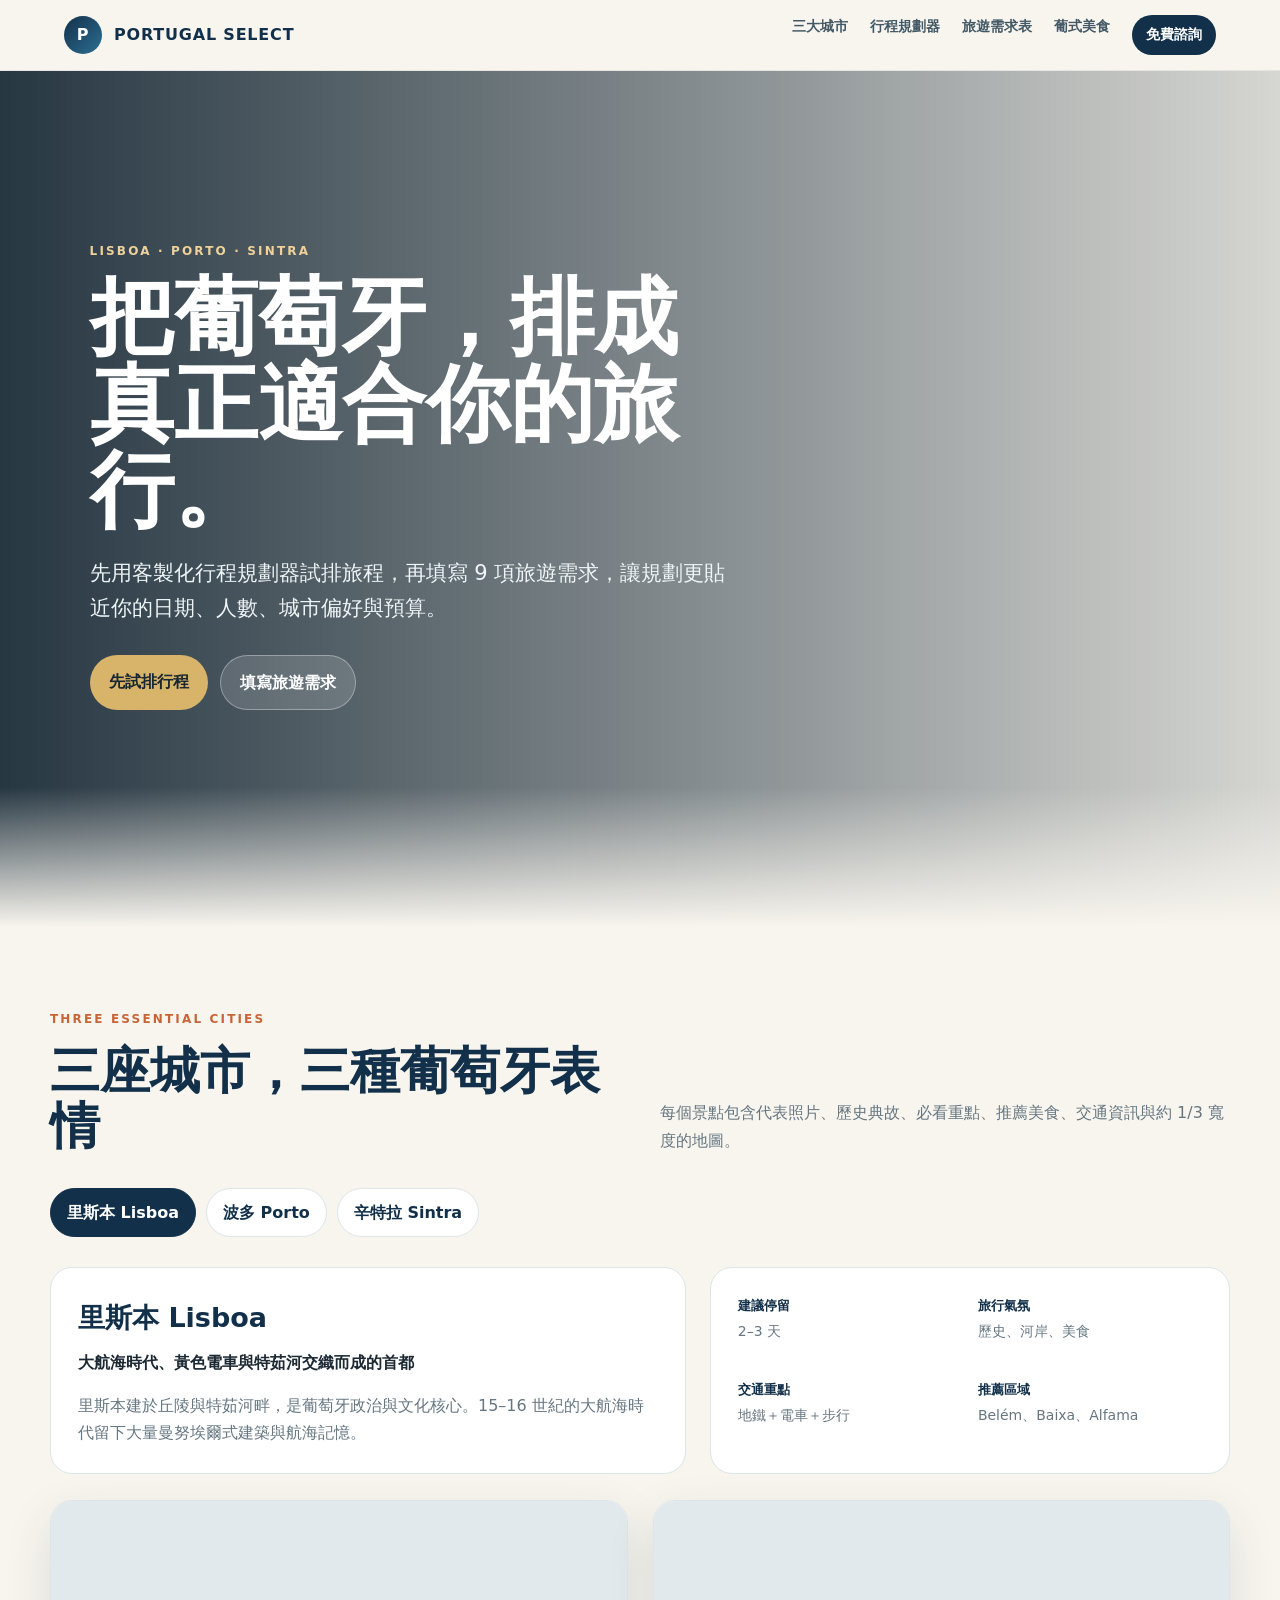
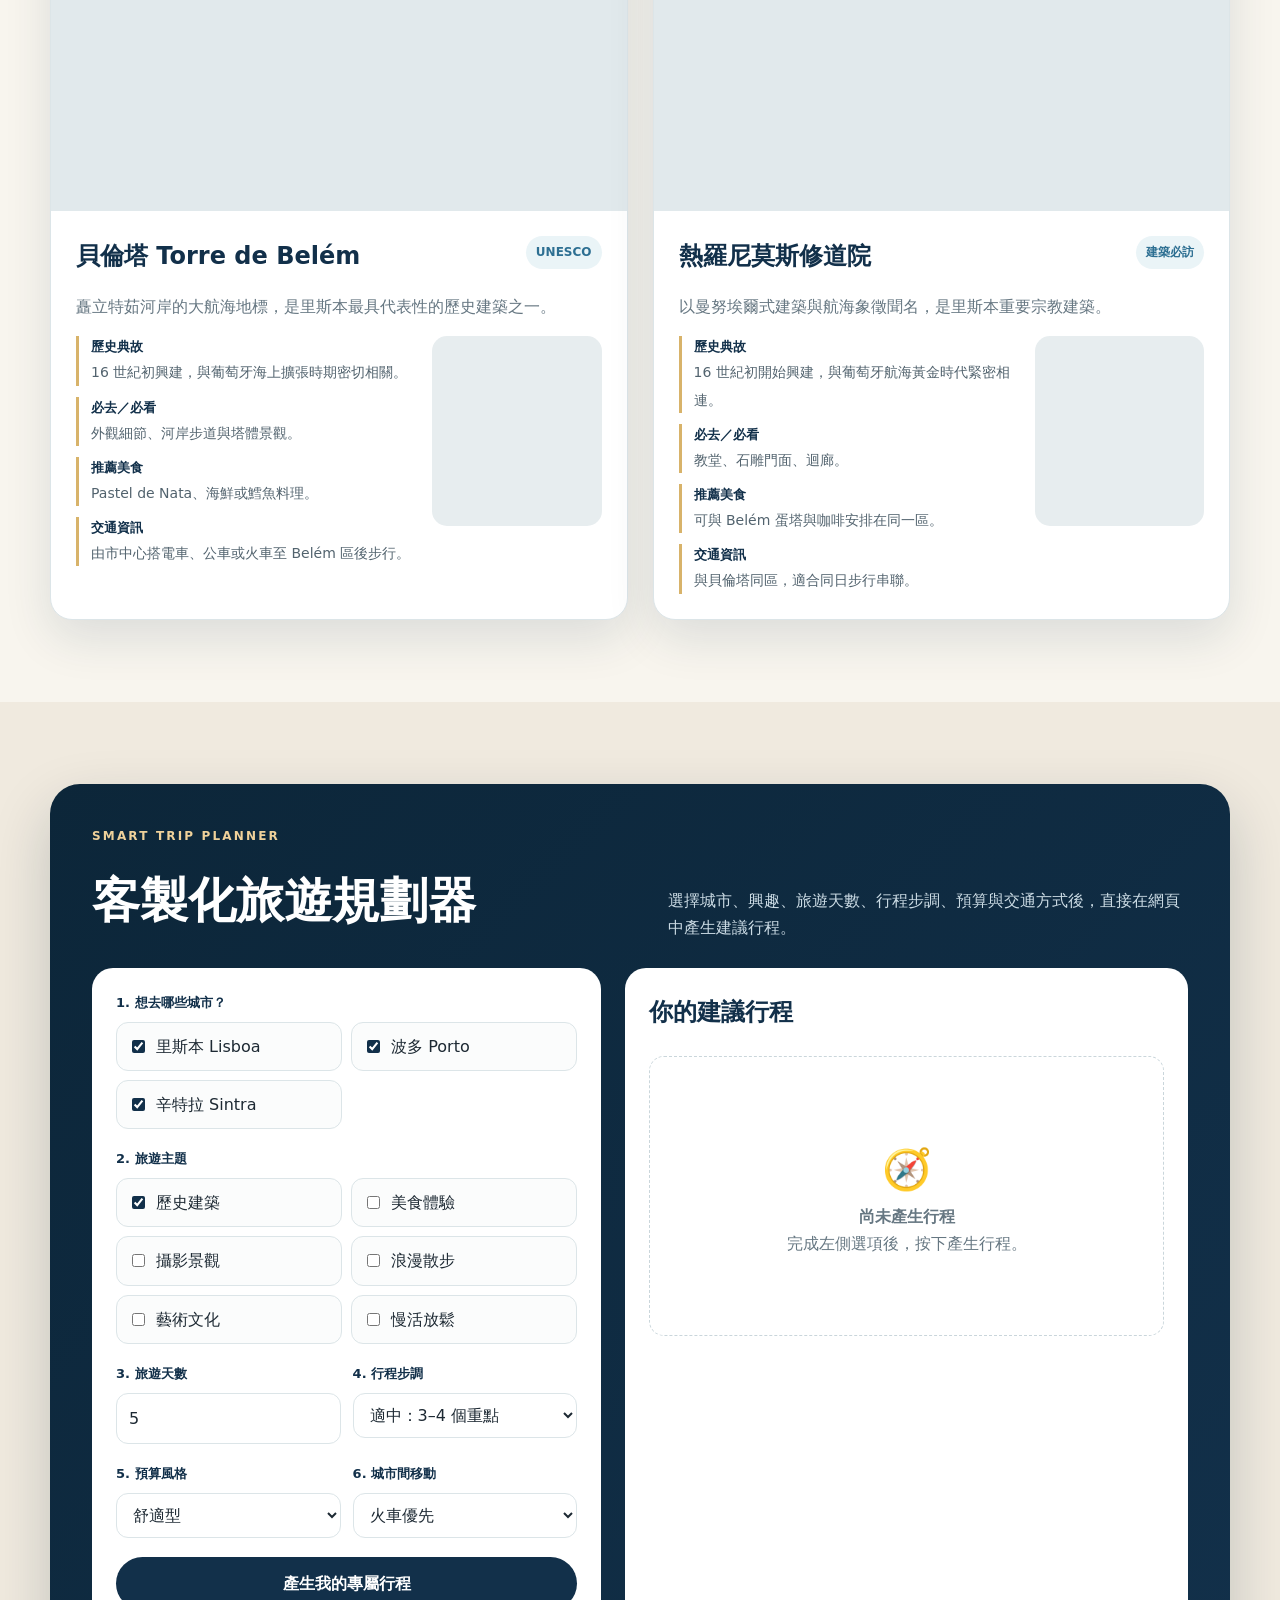
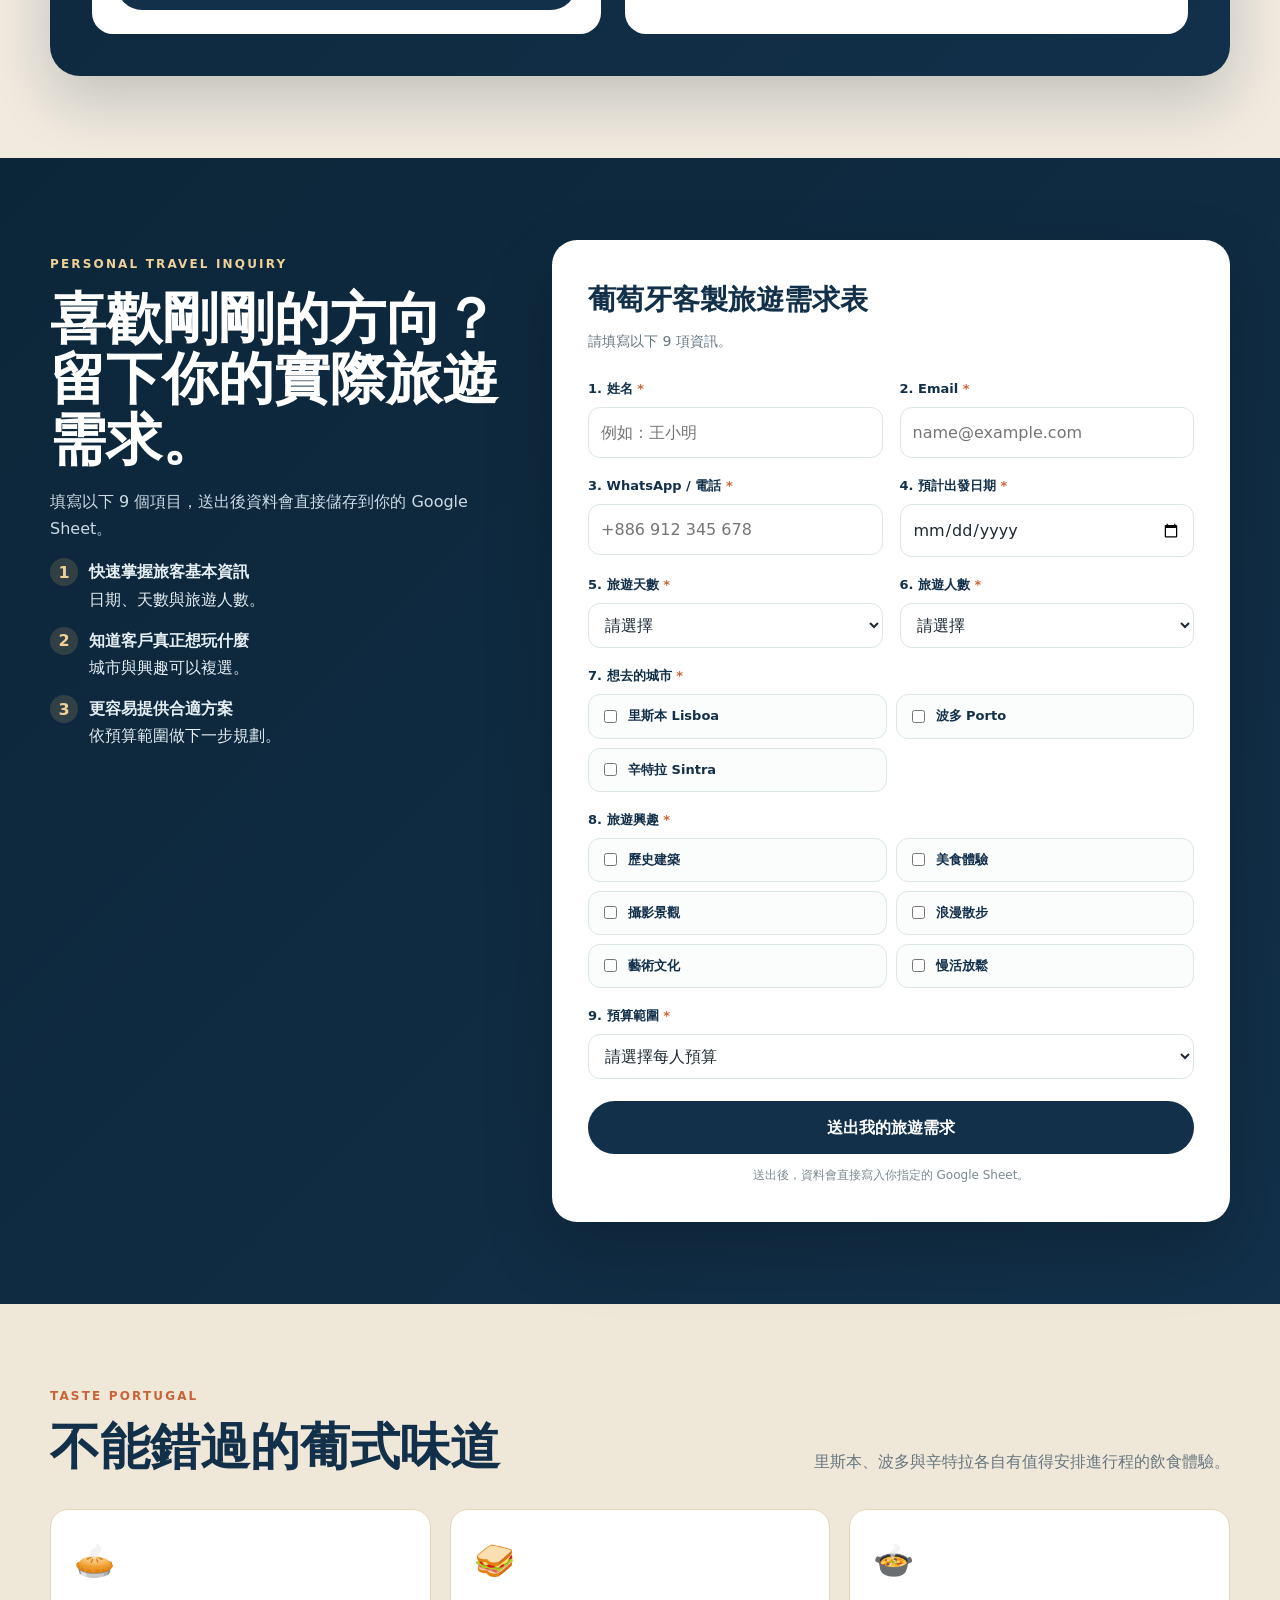
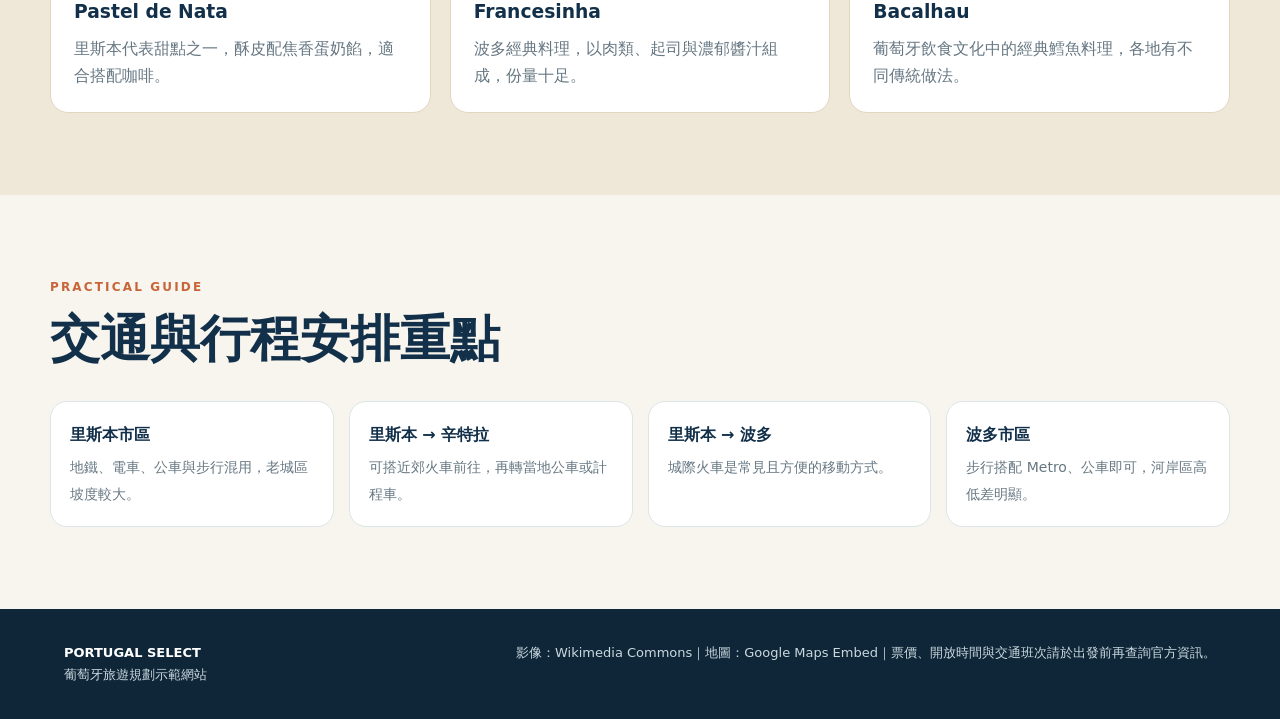
==== index.html @ c60fddd7 "Add files via upload" ====
<!DOCTYPE html>
<html lang="zh-Hant">
<head>
  <base target="_top">
  <meta charset="UTF-8">
  <meta name="viewport" content="width=device-width, initial-scale=1.0">
  <meta name="description" content="Portugal Select 葡萄牙旅遊網站：里斯本、波多、辛特拉景點資訊、客製化行程規劃器與旅遊需求表單。">
  <title>Portugal Select｜葡萄牙深度旅遊規劃</title>

  <style>
    :root{
      --navy:#12304a;
      --navy2:#0c2639;
      --blue:#2d6f92;
      --cream:#f8f5ee;
      --sand:#d8b36a;
      --orange:#c86538;
      --text:#1d2933;
      --muted:#667782;
      --white:#fff;
      --line:#dce5e8;
      --sky:#eaf4f7;
      --shadow:0 18px 48px rgba(18,48,74,.12);
    }

    *{box-sizing:border-box}
    html{scroll-behavior:smooth}

    body{
      margin:0;
      font-family:"Noto Sans TC","Microsoft JhengHei",system-ui,sans-serif;
      background:var(--cream);
      color:var(--text);
      line-height:1.7;
    }

    a{text-decoration:none;color:inherit}
    img{max-width:100%;display:block}
    button,input,select{font:inherit}

    .topbar{
      position:sticky;
      top:0;
      z-index:50;
      display:flex;
      justify-content:space-between;
      align-items:center;
      padding:15px clamp(20px,5vw,70px);
      background:rgba(248,245,238,.94);
      backdrop-filter:blur(12px);
      border-bottom:1px solid rgba(18,48,74,.08);
    }

    .brand{
      display:flex;
      align-items:center;
      gap:12px;
      color:var(--navy);
      font-weight:900;
      letter-spacing:.05em;
    }

    .brand-mark{
      width:38px;
      height:38px;
      border-radius:50%;
      display:grid;
      place-items:center;
      background:linear-gradient(135deg,var(--navy),var(--blue));
      color:#fff;
    }

    nav{
      display:flex;
      gap:22px;
      font-size:14px;
      font-weight:800;
      color:#425864;
    }

    nav a:hover{color:var(--orange)}

    .nav-cta{
      padding:8px 14px;
      border-radius:999px;
      background:var(--navy);
      color:#fff!important;
    }

    .hero{
      min-height:76vh;
      position:relative;
      display:grid;
      align-items:end;
      color:#fff;
      background:
        linear-gradient(90deg,rgba(9,28,42,.88),rgba(9,28,42,.50) 52%,rgba(9,28,42,.14)),
        url("https://commons.wikimedia.org/wiki/Special:FilePath/Bel%C3%A9m_Tower_in_Lisbon.jpg") center/cover no-repeat;
      overflow:hidden;
    }

    .hero:after{
      content:"";
      position:absolute;
      left:0;
      right:0;
      bottom:0;
      height:140px;
      background:linear-gradient(transparent,var(--cream));
    }

    .hero-content{
      position:relative;
      z-index:2;
      padding:88px clamp(22px,7vw,108px) 135px;
      max-width:820px;
    }

    .eyebrow{
      text-transform:uppercase;
      letter-spacing:.18em;
      font-size:12px;
      font-weight:900;
      color:#efd19a;
      margin-bottom:14px;
    }

    .hero h1,.section-head h2,.planner-title,.form-intro h2{
      font-family:Georgia,"Times New Roman",serif;
    }

    .hero h1{
      font-size:clamp(46px,7vw,84px);
      line-height:1.03;
      margin:0 0 18px;
    }

    .hero p{
      font-size:clamp(17px,2vw,21px);
      color:#eef5f7;
      max-width:690px;
    }

    .hero-actions{
      display:flex;
      gap:12px;
      flex-wrap:wrap;
      margin-top:28px;
    }

    .btn{
      border:0;
      border-radius:999px;
      padding:13px 19px;
      font-weight:900;
      cursor:pointer;
      transition:.2s ease;
    }

    .btn:hover{transform:translateY(-1px)}
    .btn:disabled{opacity:.6;cursor:not-allowed;transform:none}

    .btn-primary{background:var(--sand);color:#172631}
    .btn-light{background:rgba(255,255,255,.14);border:1px solid rgba(255,255,255,.34);color:#fff}
    .btn-dark{background:var(--navy);color:#fff}

    .container{
      width:min(1180px,calc(100% - 36px));
      margin:auto;
    }

    section{padding:82px 0}

    .section-head{
      display:flex;
      align-items:end;
      justify-content:space-between;
      gap:28px;
      margin-bottom:34px;
    }

    .section-head h2{
      font-size:clamp(34px,4vw,50px);
      color:var(--navy);
      line-height:1.1;
      margin:3px 0 0;
    }

    .section-head p{
      max-width:570px;
      color:var(--muted);
      margin:0;
    }

    .city-tabs{
      display:flex;
      flex-wrap:wrap;
      gap:10px;
      margin-bottom:30px;
    }

    .city-tab{
      background:#fff;
      border:1px solid var(--line);
      padding:10px 16px;
      border-radius:999px;
      font-weight:900;
      color:var(--navy);
      cursor:pointer;
    }

    .city-tab.active{
      background:var(--navy);
      color:#fff;
      border-color:var(--navy);
    }

    .city-intro{
      display:grid;
      grid-template-columns:1.1fr .9fr;
      gap:24px;
      margin-bottom:26px;
    }

    .city-copy,.quick-info{
      background:#fff;
      border:1px solid var(--line);
      border-radius:22px;
      padding:27px;
    }

    .city-copy h3{
      margin:0 0 8px;
      color:var(--navy);
      font-size:27px;
    }

    .city-copy p{
      color:var(--muted);
      margin-bottom:0;
    }

    .quick-info{
      display:grid;
      grid-template-columns:1fr 1fr;
      gap:16px;
    }

    .quick-info strong{
      display:block;
      color:var(--navy);
      font-size:13px;
    }

    .quick-info span{
      color:var(--muted);
      font-size:14px;
    }

    .place-grid{
      display:grid;
      grid-template-columns:1fr 1fr;
      gap:25px;
    }

    .place-card{
      background:#fff;
      border:1px solid var(--line);
      border-radius:22px;
      overflow:hidden;
      box-shadow:var(--shadow);
    }

    .place-photo{
      width:100%;
      height:310px;
      object-fit:contain;
      background:#e1e9ec;
    }

    .place-body{padding:25px}

    .place-top{
      display:flex;
      justify-content:space-between;
      align-items:flex-start;
      gap:16px;
    }

    .place-top h3{
      margin:0;
      color:var(--navy);
      font-size:24px;
    }

    .badge{
      background:var(--sky);
      color:var(--blue);
      font-size:12px;
      font-weight:900;
      padding:6px 10px;
      border-radius:999px;
      white-space:nowrap;
    }

    .place-summary{color:var(--muted)}

    .place-layout{
      display:grid;
      grid-template-columns:2fr 1fr;
      gap:17px;
      align-items:start;
    }

    .facts{display:grid;gap:11px}

    .fact{
      border-left:3px solid var(--sand);
      padding-left:12px;
    }

    .fact strong{
      display:block;
      color:var(--navy);
      font-size:13px;
    }

    .fact span{
      font-size:14px;
      color:#52636e;
    }

    .mini-map{
      width:100%;
      height:190px;
      border:0;
      border-radius:15px;
      background:#e7edef;
    }

    .planner-section{background:#f0eadf}

    .planner-shell{
      background:linear-gradient(135deg,var(--navy2),var(--navy));
      border-radius:30px;
      padding:clamp(24px,4vw,42px);
      color:#fff;
      box-shadow:0 24px 60px rgba(9,34,50,.2);
    }

    .planner-top{
      display:flex;
      justify-content:space-between;
      gap:25px;
      align-items:end;
      margin-bottom:26px;
    }

    .planner-title{
      font-size:clamp(34px,4vw,48px);
      margin:0;
    }

    .planner-top p{
      max-width:520px;
      color:#cbdbe4;
      margin:0;
    }

    .planner-grid{
      display:grid;
      grid-template-columns:.95fr 1.05fr;
      gap:24px;
    }

    .planner-form,.itinerary{
      background:#fff;
      color:var(--text);
      border-radius:21px;
      padding:24px;
    }

    .field{margin-bottom:19px}

    .field .title{
      display:block;
      color:var(--navy);
      font-size:13px;
      font-weight:900;
      margin-bottom:8px;
    }

    .check-grid{
      display:grid;
      grid-template-columns:1fr 1fr;
      gap:9px;
    }

    .check{
      display:flex;
      align-items:center;
      gap:8px;
      border:1px solid var(--line);
      border-radius:12px;
      background:#fbfcfc;
      padding:10px 11px;
      cursor:pointer;
    }

    .check input{
      width:auto;
      accent-color:var(--navy);
    }

    .row2{
      display:grid;
      grid-template-columns:1fr 1fr;
      gap:12px;
    }

    input,select{
      width:100%;
      padding:11px 12px;
      border:1px solid var(--line);
      border-radius:12px;
      background:#fff;
      color:var(--text);
      outline:none;
    }

    input:focus,select:focus{
      border-color:#7ba2b6;
      box-shadow:0 0 0 3px rgba(45,111,146,.1);
    }

    .submit-wide{width:100%}

    .itinerary h3{
      margin-top:0;
      color:var(--navy);
      font-size:24px;
    }

    .empty-state{
      min-height:280px;
      display:grid;
      place-items:center;
      text-align:center;
      color:var(--muted);
      border:1px dashed #cad6db;
      border-radius:15px;
      padding:28px;
    }

    .day-card{
      border:1px solid var(--line);
      border-radius:14px;
      padding:14px 15px;
      margin-bottom:11px;
    }

    .day-card h4{
      margin:0 0 7px;
      color:var(--navy);
    }

    .day-card ul{
      margin:0;
      padding-left:19px;
      color:#53646e;
    }

    .plan-note{
      font-size:12px;
      color:#73838d;
      margin-top:11px;
    }

    .inquiry-section{
      background:linear-gradient(135deg,var(--navy2),var(--navy));
      color:#fff;
    }

    .inquiry-wrap{
      display:grid;
      grid-template-columns:.82fr 1.18fr;
      gap:31px;
      align-items:start;
    }

    .form-intro{
      position:sticky;
      top:98px;
      padding-top:14px;
    }

    .form-intro h2{
      font-size:clamp(38px,4.5vw,56px);
      line-height:1.08;
      margin:0 0 18px;
    }

    .form-intro p{color:#cbdbe4}

    .form-benefit{
      display:flex;
      gap:11px;
      margin:14px 0;
      color:#e5eef2;
    }

    .form-benefit b{
      width:28px;
      height:28px;
      display:grid;
      place-items:center;
      border-radius:50%;
      background:rgba(216,179,106,.18);
      color:#f0d19a;
      flex:none;
    }

    .lead-form{
      background:#fff;
      color:var(--text);
      border-radius:25px;
      padding:clamp(24px,4vw,36px);
      box-shadow:0 28px 70px rgba(0,0,0,.2);
    }

    .lead-form h3{
      font-size:28px;
      color:var(--navy);
      margin:0 0 6px;
    }

    .lead-form .sub{
      font-size:14px;
      color:var(--muted);
      margin:0 0 24px;
    }

    .form-grid{
      display:grid;
      grid-template-columns:1fr 1fr;
      gap:17px;
    }

    .fgroup{
      display:flex;
      flex-direction:column;
      gap:7px;
    }

    .fgroup.full{grid-column:1/-1}

    .fgroup label{
      font-size:13px;
      font-weight:900;
      color:var(--navy);
    }

    .req{color:var(--orange)}

    .status-box{
      display:none;
      margin-top:17px;
      padding:14px 15px;
      border-radius:14px;
      font-size:14px;
    }

    .status-box.success{
      display:block;
      background:#edf6ef;
      color:#355b40;
      border:1px solid #cfe4d4;
    }

    .status-box.error{
      display:block;
      background:#fff1f0;
      color:#8a3a35;
      border:1px solid #efcbc7;
    }

    .form-note{
      text-align:center;
      color:#7a8991;
      font-size:12px;
      margin:11px 0 0;
    }

    .food-band{background:#efe7d7}

    .food-grid{
      display:grid;
      grid-template-columns:repeat(3,1fr);
      gap:19px;
    }

    .food-card{
      background:#fff;
      border:1px solid #e2d6bf;
      border-radius:18px;
      padding:23px;
    }

    .food-card h3{
      margin:7px 0;
      color:var(--navy);
    }

    .food-card p{
      margin:0;
      color:var(--muted);
    }

    .food-icon{font-size:33px}

    .tips-grid{
      display:grid;
      grid-template-columns:repeat(4,1fr);
      gap:15px;
    }

    .tip{
      background:#fff;
      border:1px solid var(--line);
      border-radius:17px;
      padding:19px;
    }

    .tip strong{
      display:block;
      color:var(--navy);
      margin-bottom:5px;
    }

    .tip span{
      font-size:14px;
      color:var(--muted);
    }

    footer{
      background:#0e2638;
      color:#cbd9df;
      padding:33px clamp(20px,5vw,70px);
      font-size:13px;
      display:flex;
      justify-content:space-between;
      gap:18px;
      flex-wrap:wrap;
    }

    footer strong{color:#fff}

    @media(max-width:900px){
      nav{display:none}
      .city-intro,.place-grid,.planner-grid,.inquiry-wrap{grid-template-columns:1fr}
      .place-layout{grid-template-columns:1fr}
      .food-grid{grid-template-columns:1fr}
      .tips-grid{grid-template-columns:1fr 1fr}
      .form-intro{position:static}
      .section-head,.planner-top{flex-direction:column;align-items:flex-start}
      .mini-map{height:220px}
    }

    @media(max-width:560px){
      .hero{min-height:70vh}
      .hero-content{padding:72px 22px 108px}
      .quick-info,.row2,.check-grid,.form-grid,.tips-grid{grid-template-columns:1fr}
      .place-photo{height:245px}
      section{padding:62px 0}
    }
  </style>
</head>

<body>

<header class="topbar">
  <a class="brand" href="#top">
    <span class="brand-mark">P</span>
    <span>PORTUGAL SELECT</span>
  </a>

  <nav>
    <a href="#cities">三大城市</a>
    <a href="#planner">行程規劃器</a>
    <a href="#inquiry">旅遊需求表</a>
    <a href="#food">葡式美食</a>
    <a class="nav-cta" href="#inquiry">免費諮詢</a>
  </nav>
</header>

<main id="top">

<section class="hero">
  <div class="hero-content">
    <div class="eyebrow">Lisboa · Porto · Sintra</div>
    <h1>把葡萄牙，排成真正適合你的旅行。</h1>
    <p>先用客製化行程規劃器試排旅程，再填寫 9 項旅遊需求，讓規劃更貼近你的日期、人數、城市偏好與預算。</p>

    <div class="hero-actions">
      <a class="btn btn-primary" href="#planner">先試排行程</a>
      <a class="btn btn-light" href="#inquiry">填寫旅遊需求</a>
    </div>
  </div>
</section>

<section id="cities">
  <div class="container">

    <div class="section-head">
      <div>
        <div class="eyebrow" style="color:var(--orange)">Three essential cities</div>
        <h2>三座城市，三種葡萄牙表情</h2>
      </div>

      <p>每個景點包含代表照片、歷史典故、必看重點、推薦美食、交通資訊與約 1/3 寬度的地圖。</p>
    </div>

    <div class="city-tabs">
      <button type="button" class="city-tab active" data-city="lisbon">里斯本 Lisboa</button>
      <button type="button" class="city-tab" data-city="porto">波多 Porto</button>
      <button type="button" class="city-tab" data-city="sintra">辛特拉 Sintra</button>
    </div>

    <div id="cityContent"></div>
  </div>
</section>

<section id="planner" class="planner-section">
  <div class="container">
    <div class="planner-shell">

      <div class="planner-top">
        <div>
          <div class="eyebrow">Smart trip planner</div>
          <h2 class="planner-title">客製化旅遊規劃器</h2>
        </div>

        <p>選擇城市、興趣、旅遊天數、行程步調、預算與交通方式後，直接在網頁中產生建議行程。</p>
      </div>

      <div class="planner-grid">

        <form class="planner-form" id="tripForm">

          <div class="field">
            <label class="title">1. 想去哪些城市？</label>
            <div class="check-grid">
              <label class="check"><input type="checkbox" name="pcity" value="lisbon" checked>里斯本 Lisboa</label>
              <label class="check"><input type="checkbox" name="pcity" value="porto" checked>波多 Porto</label>
              <label class="check"><input type="checkbox" name="pcity" value="sintra" checked>辛特拉 Sintra</label>
            </div>
          </div>

          <div class="field">
            <label class="title">2. 旅遊主題</label>
            <div class="check-grid">
              <label class="check"><input type="checkbox" name="pinterest" value="history" checked>歷史建築</label>
              <label class="check"><input type="checkbox" name="pinterest" value="food">美食體驗</label>
              <label class="check"><input type="checkbox" name="pinterest" value="photo">攝影景觀</label>
              <label class="check"><input type="checkbox" name="pinterest" value="romance">浪漫散步</label>
              <label class="check"><input type="checkbox" name="pinterest" value="culture">藝術文化</label>
              <label class="check"><input type="checkbox" name="pinterest" value="relax">慢活放鬆</label>
            </div>
          </div>

          <div class="row2">
            <div class="field">
              <label class="title">3. 旅遊天數</label>
              <input id="days" type="number" min="2" max="10" value="5">
            </div>

            <div class="field">
              <label class="title">4. 行程步調</label>
              <select id="pace">
                <option value="relaxed">悠閒：2–3 個重點</option>
                <option value="balanced" selected>適中：3–4 個重點</option>
                <option value="active">充實：4–5 個重點</option>
              </select>
            </div>
          </div>

          <div class="row2">
            <div class="field">
              <label class="title">5. 預算風格</label>
              <select id="budget">
                <option value="value">精打細算</option>
                <option value="comfort" selected>舒適型</option>
                <option value="premium">質感型</option>
              </select>
            </div>

            <div class="field">
              <label class="title">6. 城市間移動</label>
              <select id="transport">
                <option value="rail" selected>火車優先</option>
                <option value="mixed">火車＋包車</option>
                <option value="car">自駕／包車</option>
              </select>
            </div>
          </div>

          <button class="btn btn-dark submit-wide" type="submit">產生我的專屬行程</button>
        </form>

        <div class="itinerary">
          <h3>你的建議行程</h3>

          <div id="planOutput" class="empty-state">
            <div>
              <div style="font-size:40px">🧭</div>
              <strong>尚未產生行程</strong><br>
              完成左側選項後，按下產生行程。
            </div>
          </div>
        </div>

      </div>
    </div>
  </div>
</section>

<section id="inquiry" class="inquiry-section">
  <div class="container">

    <div class="inquiry-wrap">

      <div class="form-intro">
        <div class="eyebrow">Personal travel inquiry</div>

        <h2>喜歡剛剛的方向？留下你的實際旅遊需求。</h2>

        <p>填寫以下 9 個項目，送出後資料會直接儲存到你的 Google Sheet。</p>

        <div class="form-benefit">
          <b>1</b>
          <div>
            <strong>快速掌握旅客基本資訊</strong><br>
            日期、天數與旅遊人數。
          </div>
        </div>

        <div class="form-benefit">
          <b>2</b>
          <div>
            <strong>知道客戶真正想玩什麼</strong><br>
            城市與興趣可以複選。
          </div>
        </div>

        <div class="form-benefit">
          <b>3</b>
          <div>
            <strong>更容易提供合適方案</strong><br>
            依預算範圍做下一步規劃。
          </div>
        </div>
      </div>

      <form class="lead-form" id="leadForm">

        <h3>葡萄牙客製旅遊需求表</h3>
        <p class="sub">請填寫以下 9 項資訊。</p>

        <div class="form-grid">

          <div class="fgroup">
            <label>1. 姓名 <span class="req">*</span></label>
            <input name="name" type="text" placeholder="例如：王小明" required>
          </div>

          <div class="fgroup">
            <label>2. Email <span class="req">*</span></label>
            <input name="email" type="email" placeholder="name@example.com" required>
          </div>

          <div class="fgroup">
            <label>3. WhatsApp / 電話 <span class="req">*</span></label>
            <input name="contact" type="text" placeholder="+886 912 345 678" required>
          </div>

          <div class="fgroup">
            <label>4. 預計出發日期 <span class="req">*</span></label>
            <input name="departure" type="date" required>
          </div>

          <div class="fgroup">
            <label>5. 旅遊天數 <span class="req">*</span></label>
            <select name="travelDays" required>
              <option value="">請選擇</option>
              <option>3 天</option>
              <option>4 天</option>
              <option>5 天</option>
              <option>6 天</option>
              <option>7 天</option>
              <option>8 天</option>
              <option>9 天</option>
              <option>10 天以上</option>
            </select>
          </div>

          <div class="fgroup">
            <label>6. 旅遊人數 <span class="req">*</span></label>
            <select name="people" required>
              <option value="">請選擇</option>
              <option>1 人</option>
              <option>2 人</option>
              <option>3 人</option>
              <option>4 人</option>
              <option>5–6 人</option>
              <option>7–10 人</option>
              <option>10 人以上</option>
            </select>
          </div>

          <div class="fgroup full">
            <label>7. 想去的城市 <span class="req">*</span></label>

            <div class="check-grid">
              <label class="check"><input type="checkbox" name="cities" value="里斯本 Lisboa">里斯本 Lisboa</label>
              <label class="check"><input type="checkbox" name="cities" value="波多 Porto">波多 Porto</label>
              <label class="check"><input type="checkbox" name="cities" value="辛特拉 Sintra">辛特拉 Sintra</label>
            </div>
          </div>

          <div class="fgroup full">
            <label>8. 旅遊興趣 <span class="req">*</span></label>

            <div class="check-grid">
              <label class="check"><input type="checkbox" name="interests" value="歷史建築">歷史建築</label>
              <label class="check"><input type="checkbox" name="interests" value="美食體驗">美食體驗</label>
              <label class="check"><input type="checkbox" name="interests" value="攝影景觀">攝影景觀</label>
              <label class="check"><input type="checkbox" name="interests" value="浪漫散步">浪漫散步</label>
              <label class="check"><input type="checkbox" name="interests" value="藝術文化">藝術文化</label>
              <label class="check"><input type="checkbox" name="interests" value="慢活放鬆">慢活放鬆</label>
            </div>
          </div>

          <div class="fgroup full">
            <label>9. 預算範圍 <span class="req">*</span></label>

            <select name="budgetRange" required>
              <option value="">請選擇每人預算</option>
              <option>€500 以下</option>
              <option>€500–1,000</option>
              <option>€1,000–1,500</option>
              <option>€1,500–2,500</option>
              <option>€2,500 以上</option>
              <option>尚未決定，希望依行程建議</option>
            </select>
          </div>
        </div>

        <button id="submitInquiryBtn" type="submit" class="btn btn-dark submit-wide" style="margin-top:22px">
          送出我的旅遊需求
        </button>

        <p class="form-note">
          送出後，資料會直接寫入你指定的 Google Sheet。
        </p>

        <div id="statusBox" class="status-box"></div>
      </form>
    </div>
  </div>
</section>

<section id="food" class="food-band">
  <div class="container">

    <div class="section-head">
      <div>
        <div class="eyebrow" style="color:var(--orange)">Taste Portugal</div>
        <h2>不能錯過的葡式味道</h2>
      </div>

      <p>里斯本、波多與辛特拉各自有值得安排進行程的飲食體驗。</p>
    </div>

    <div class="food-grid">

      <article class="food-card">
        <div class="food-icon">🥧</div>
        <h3>Pastel de Nata</h3>
        <p>里斯本代表甜點之一，酥皮配焦香蛋奶餡，適合搭配咖啡。</p>
      </article>

      <article class="food-card">
        <div class="food-icon">🥪</div>
        <h3>Francesinha</h3>
        <p>波多經典料理，以肉類、起司與濃郁醬汁組成，份量十足。</p>
      </article>

      <article class="food-card">
        <div class="food-icon">🍲</div>
        <h3>Bacalhau</h3>
        <p>葡萄牙飲食文化中的經典鱈魚料理，各地有不同傳統做法。</p>
      </article>

    </div>
  </div>
</section>

<section id="tips">
  <div class="container">

    <div class="section-head">
      <div>
        <div class="eyebrow" style="color:var(--orange)">Practical guide</div>
        <h2>交通與行程安排重點</h2>
      </div>
    </div>

    <div class="tips-grid">
      <div class="tip">
        <strong>里斯本市區</strong>
        <span>地鐵、電車、公車與步行混用，老城區坡度較大。</span>
      </div>

      <div class="tip">
        <strong>里斯本 → 辛特拉</strong>
        <span>可搭近郊火車前往，再轉當地公車或計程車。</span>
      </div>

      <div class="tip">
        <strong>里斯本 → 波多</strong>
        <span>城際火車是常見且方便的移動方式。</span>
      </div>

      <div class="tip">
        <strong>波多市區</strong>
        <span>步行搭配 Metro、公車即可，河岸區高低差明顯。</span>
      </div>
    </div>
  </div>
</section>

</main>

<footer>
  <div>
    <strong>PORTUGAL SELECT</strong><br>
    葡萄牙旅遊規劃示範網站
  </div>

  <div>
    影像：Wikimedia Commons｜地圖：Google Maps Embed｜票價、開放時間與交通班次請於出發前再查詢官方資訊。
  </div>
</footer>

<script>
const cityData = {
  lisbon: {
    name:"里斯本 Lisboa",
    subtitle:"大航海時代、黃色電車與特茹河交織而成的首都",
    intro:"里斯本建於丘陵與特茹河畔，是葡萄牙政治與文化核心。15–16 世紀的大航海時代留下大量曼努埃爾式建築與航海記憶。",
    quick:[
      ["建議停留","2–3 天"],
      ["旅行氣氛","歷史、河岸、美食"],
      ["交通重點","地鐵＋電車＋步行"],
      ["推薦區域","Belém、Baixa、Alfama"]
    ],
    places:[
      {
        title:"貝倫塔 Torre de Belém",
        badge:"UNESCO",
        photo:"https://commons.wikimedia.org/wiki/Special:FilePath/Bel%C3%A9m_Tower_in_Lisbon.jpg",
        summary:"矗立特茹河岸的大航海地標，是里斯本最具代表性的歷史建築之一。",
        history:"16 世紀初興建，與葡萄牙海上擴張時期密切相關。",
        must:"外觀細節、河岸步道與塔體景觀。",
        food:"Pastel de Nata、海鮮或鱈魚料理。",
        transport:"由市中心搭電車、公車或火車至 Belém 區後步行。",
        map:"https://www.google.com/maps?q=Torre%20de%20Bel%C3%A9m%20Lisbon&output=embed",
        tags:["history","photo","culture"]
      },
      {
        title:"熱羅尼莫斯修道院",
        badge:"建築必訪",
        photo:"https://commons.wikimedia.org/wiki/Special:FilePath/Le_Mosteiro_dos_Jeronimos_%2829853463853%29.jpg",
        summary:"以曼努埃爾式建築與航海象徵聞名，是里斯本重要宗教建築。",
        history:"16 世紀初開始興建，與葡萄牙航海黃金時代緊密相連。",
        must:"教堂、石雕門面、迴廊。",
        food:"可與 Belém 蛋塔與咖啡安排在同一區。",
        transport:"與貝倫塔同區，適合同日步行串聯。",
        map:"https://www.google.com/maps?q=Mosteiro%20dos%20Jer%C3%B3nimos%20Lisbon&output=embed",
        tags:["history","culture","photo"]
      }
    ]
  },

  porto: {
    name:"波多 Porto",
    subtitle:"杜羅河、鐵橋、彩色老城與波特酒文化",
    intro:"波多歷史中心沿杜羅河高低起伏，中世紀街巷、河岸商業與 19 世紀工程建築共同構成獨特城市風貌。",
    quick:[
      ["建議停留","2 天"],
      ["旅行氣氛","河岸、攝影、美食"],
      ["交通重點","步行＋Metro"],
      ["推薦區域","Ribeira、Sé、Gaia"]
    ],
    places:[
      {
        title:"路易一世大橋",
        badge:"城市地標",
        photo:"https://commons.wikimedia.org/wiki/Special:FilePath/Lu%C3%ADs_I_Bridge%2C_Porto%2C_Portugal.jpg",
        summary:"跨越杜羅河、連接波多與 Gaia 的雙層鐵拱橋。",
        history:"1886 年啟用，展現 19 世紀大型鐵構工程美學。",
        must:"上層步行景觀、夕陽、俯瞰 Ribeira。",
        food:"可搭配 Gaia 河岸餐廳與葡式料理。",
        transport:"可由 Metro D 線及步行銜接。",
        map:"https://www.google.com/maps?q=Dom%20Luis%20I%20Bridge%20Porto&output=embed",
        tags:["history","photo","romance"]
      },
      {
        title:"里貝拉河岸 Ribeira",
        badge:"老城核心",
        photo:"https://commons.wikimedia.org/wiki/Special:FilePath/Ribeira_Porto.jpg",
        summary:"彩色建築沿杜羅河岸排列，是波多散步、用餐與拍照中心。",
        history:"長期與河運、港口及商業活動密切相關。",
        must:"河岸散步、彩色立面與傍晚燈光。",
        food:"Francesinha、烤沙丁魚與海鮮。",
        transport:"可由 São Bento 一帶步行下坡抵達。",
        map:"https://www.google.com/maps?q=Ribeira%20Porto%20Portugal&output=embed",
        tags:["food","photo","romance","relax"]
      }
    ]
  },

  sintra: {
    name:"辛特拉 Sintra",
    subtitle:"森林裡的宮殿、莊園與浪漫主義山城",
    intro:"辛特拉因涼爽氣候與山區地形長期受到王室與貴族青睞，浪漫主義建築與森林景觀形成獨特氣氛。",
    quick:[
      ["建議停留","1–2 天"],
      ["旅行氣氛","宮殿、森林、浪漫"],
      ["交通重點","火車＋公車"],
      ["推薦區域","Pena、Regaleira"]
    ],
    places:[
      {
        title:"佩納宮 Palácio da Pena",
        badge:"浪漫主義",
        photo:"https://commons.wikimedia.org/wiki/Special:FilePath/Palacio_Nacional_da_Pena%2C_Sintra%2C_Portugal%2C_2019-05-25%2C_DD_76.jpg",
        summary:"紅黃外牆坐落山頂，是葡萄牙浪漫主義建築代表。",
        history:"19 世紀由費爾南多二世推動改建，混合多種歷史建築元素。",
        must:"宮殿外觀、露台、山景與園林。",
        food:"辛特拉老城的 Travesseiro 或 Queijada。",
        transport:"由辛特拉站轉公車或計程車上山。",
        map:"https://www.google.com/maps?q=Pena%20Palace%20Sintra&output=embed",
        tags:["history","photo","romance","culture"]
      },
      {
        title:"雷加萊拉莊園",
        badge:"神秘莊園",
        photo:"https://commons.wikimedia.org/wiki/Special:FilePath/Quinta_da_Regaleira_%2834340647203%29.jpg",
        summary:"結合宮殿、花園、洞穴與地下通道，以啟蒙井最受歡迎。",
        history:"主要形成於 20 世紀初，由 Carvalho Monteiro 與 Luigi Manini 合作打造。",
        must:"啟蒙井、地下通道、宮殿與花園。",
        food:"可搭配辛特拉舊城甜點與咖啡館。",
        transport:"距歷史中心不遠，可步行或搭短程交通。",
        map:"https://www.google.com/maps?q=Quinta%20da%20Regaleira%20Sintra&output=embed",
        tags:["history","photo","romance","culture"]
      }
    ]
  }
};

const extraStops = {
  lisbon:[
    {name:"Alfama 阿爾法瑪老城",tags:["history","photo","romance"],note:"迷宮巷弄與觀景台。"},
    {name:"商業廣場 Praça do Comércio",tags:["history","photo","relax"],note:"特茹河畔大型廣場。"},
    {name:"里斯本市場美食",tags:["food","relax"],note:"安排葡式料理與甜點。"}
  ],

  porto:[
    {name:"São Bento 車站",tags:["history","culture","photo"],note:"藍白瓷磚壁畫。"},
    {name:"Clérigos 老城散步",tags:["history","culture","photo"],note:"傳統街區與城市天際線。"},
    {name:"Gaia 河岸",tags:["food","photo","relax"],note:"欣賞波多老城與夕陽。"}
  ],

  sintra:[
    {name:"辛特拉歷史中心",tags:["food","relax","culture"],note:"小巷與地方甜點。"},
    {name:"摩爾人城堡",tags:["history","photo"],note:"中世紀遺跡與山景。"},
    {name:"Monserrate 蒙塞拉特宮",tags:["culture","romance","relax"],note:"宮殿與植物園。"}
  ]
};

function renderCity(key){
  const c = cityData[key];

  const quick = c.quick
    .map(x => `<div><strong>${x[0]}</strong><span>${x[1]}</span></div>`)
    .join("");

  const cards = c.places.map(p => `
    <article class="place-card">
      <img
        class="place-photo"
        src="${p.photo}"
        alt="${p.title}"
        loading="lazy"
        onerror="this.src='https://placehold.co/1200x800/e3ecef/24465d?text=Portugal+Travel'"
      >

      <div class="place-body">
        <div class="place-top">
          <h3>${p.title}</h3>
          <span class="badge">${p.badge}</span>
        </div>

        <p class="place-summary">${p.summary}</p>

        <div class="place-layout">
          <div class="facts">
            <div class="fact">
              <strong>歷史典故</strong>
              <span>${p.history}</span>
            </div>

            <div class="fact">
              <strong>必去／必看</strong>
              <span>${p.must}</span>
            </div>

            <div class="fact">
              <strong>推薦美食</strong>
              <span>${p.food}</span>
            </div>

            <div class="fact">
              <strong>交通資訊</strong>
              <span>${p.transport}</span>
            </div>
          </div>

          <iframe
            class="mini-map"
            src="${p.map}"
            loading="lazy"
            title="${p.title} 地圖">
          </iframe>
        </div>
      </div>
    </article>
  `).join("");

  document.getElementById("cityContent").innerHTML = `
    <div class="city-intro">
      <div class="city-copy">
        <h3>${c.name}</h3>
        <strong>${c.subtitle}</strong>
        <p>${c.intro}</p>
      </div>

      <div class="quick-info">${quick}</div>
    </div>

    <div class="place-grid">${cards}</div>
  `;
}

document.querySelectorAll(".city-tab").forEach(btn => {
  btn.addEventListener("click", () => {
    document.querySelectorAll(".city-tab")
      .forEach(b => b.classList.remove("active"));

    btn.classList.add("active");

    renderCity(btn.dataset.city);
  });
});

renderCity("lisbon");

function checked(name){
  return [...document.querySelectorAll(`input[name="${name}"]:checked`)]
    .map(x => x.value);
}

document.getElementById("tripForm").addEventListener("submit", e => {
  e.preventDefault();

  const cities = checked("pcity");
  const interests = checked("pinterest");

  const days = Math.max(
    2,
    Math.min(
      10,
      Number(document.getElementById("days").value) || 5
    )
  );

  const pace = document.getElementById("pace").value;
  const budget = document.getElementById("budget").value;
  const transport = document.getElementById("transport").value;

  if (!cities.length){
    alert("請至少選擇一座城市。");
    return;
  }

  const paceCount = {
    relaxed:2,
    balanced:3,
    active:4
  }[pace];

  const budgetText = {
    value:"以大眾運輸、在地小館與免費景點為主",
    comfort:"大眾運輸搭配付費景點與舒適餐廳",
    premium:"可加入包車、景觀餐廳與更彈性的預約行程"
  }[budget];

  const transportText = {
    rail:"城市間以火車為主",
    mixed:"火車為主，辛特拉可搭配包車／計程車",
    car:"城市間以自駕或包車為主"
  }[transport];

  let pool = [];

  cities.forEach(c => {
    cityData[c].places.forEach(p => {
      pool.push({
        city:c,
        name:p.title,
        tags:p.tags,
        note:p.must
      });
    });

    extraStops[c].forEach(p => {
      pool.push({
        city:c,
        ...p
      });
    });
  });

  const score = item => {
    return item.tags.reduce(
      (sum, tag) => sum + (interests.includes(tag) ? 2 : 0),
      0
    );
  };

  pool.sort((a,b) => score(b) - score(a));

  const allocation = {};

  cities.forEach(c => allocation[c] = 0);

  for (let i = 0; i < days; i++){
    allocation[cities[i % cities.length]]++;
  }

  let cards = [];
  let dayNo = 1;

  cities.forEach(city => {
    const cityPool = pool.filter(x => x.city === city);

    for (let d = 0; d < allocation[city]; d++){
      let picks = [];

      for (let i = 0; i < paceCount; i++){
        picks.push(
          cityPool[(d * paceCount + i) % cityPool.length]
        );
      }

      cards.push(`
        <div class="day-card">
          <h4>Day ${dayNo}｜${cityData[city].name}</h4>
          <ul>
            ${picks.map((x,i) => `
              <li>${i === 0 ? "上午" : "行程"}：${x.name}｜${x.note}</li>
            `).join("")}

            <li>晚間：保留自由用餐與散步時間。</li>
          </ul>
        </div>
      `);

      dayNo++;
    }
  });

  const out = document.getElementById("planOutput");

  out.className = "";

  out.innerHTML = `
    <div style="padding-bottom:13px;color:#52646f">
      <strong style="color:var(--navy)">
        ${days} 天葡萄牙建議路線
      </strong>
      <br>
      ${transportText}；${budgetText}。
    </div>

    ${cards.join("")}

    <div class="plan-note">
      行程為自動規劃示範，實際開放時間、票價與班次請出發前確認。
    </div>
  `;
});

document.getElementById("leadForm").addEventListener("submit", function(e){
  e.preventDefault();

  const form = this;
  const submitBtn = document.getElementById("submitInquiryBtn");
  const statusBox = document.getElementById("statusBox");

  const cities = checked("cities");
  const interests = checked("interests");

  if (!cities.length){
    alert("請至少選擇一個想去的城市。");
    return;
  }

  if (!interests.length){
    alert("請至少選擇一項旅遊興趣。");
    return;
  }

  const formData = {
    name: form.elements["name"].value.trim(),
    email: form.elements["email"].value.trim(),
    contact: form.elements["contact"].value.trim(),
    departure: form.elements["departure"].value,
    travelDays: form.elements["travelDays"].value,
    people: form.elements["people"].value,
    cities: cities,
    interests: interests,
    budgetRange: form.elements["budgetRange"].value
  };

  submitBtn.disabled = true;
  submitBtn.textContent = "送出中…";

  statusBox.className = "status-box";
  statusBox.style.display = "none";
  statusBox.textContent = "";

  google.script.run
    .withSuccessHandler(function(result){
      submitBtn.disabled = false;
      submitBtn.textContent = "送出我的旅遊需求";

      statusBox.className = "status-box success";
      statusBox.textContent = result && result.message
        ? result.message
        : "旅遊需求已成功送出！";

      form.reset();
    })
    .withFailureHandler(function(error){
      submitBtn.disabled = false;
      submitBtn.textContent = "送出我的旅遊需求";

      statusBox.className = "status-box error";
      statusBox.textContent =
        "送出失敗：" +
        (error && error.message ? error.message : "請稍後再試。");
    })
    .saveTravelInquiry(formData);
});
</script>

</body>
</html>
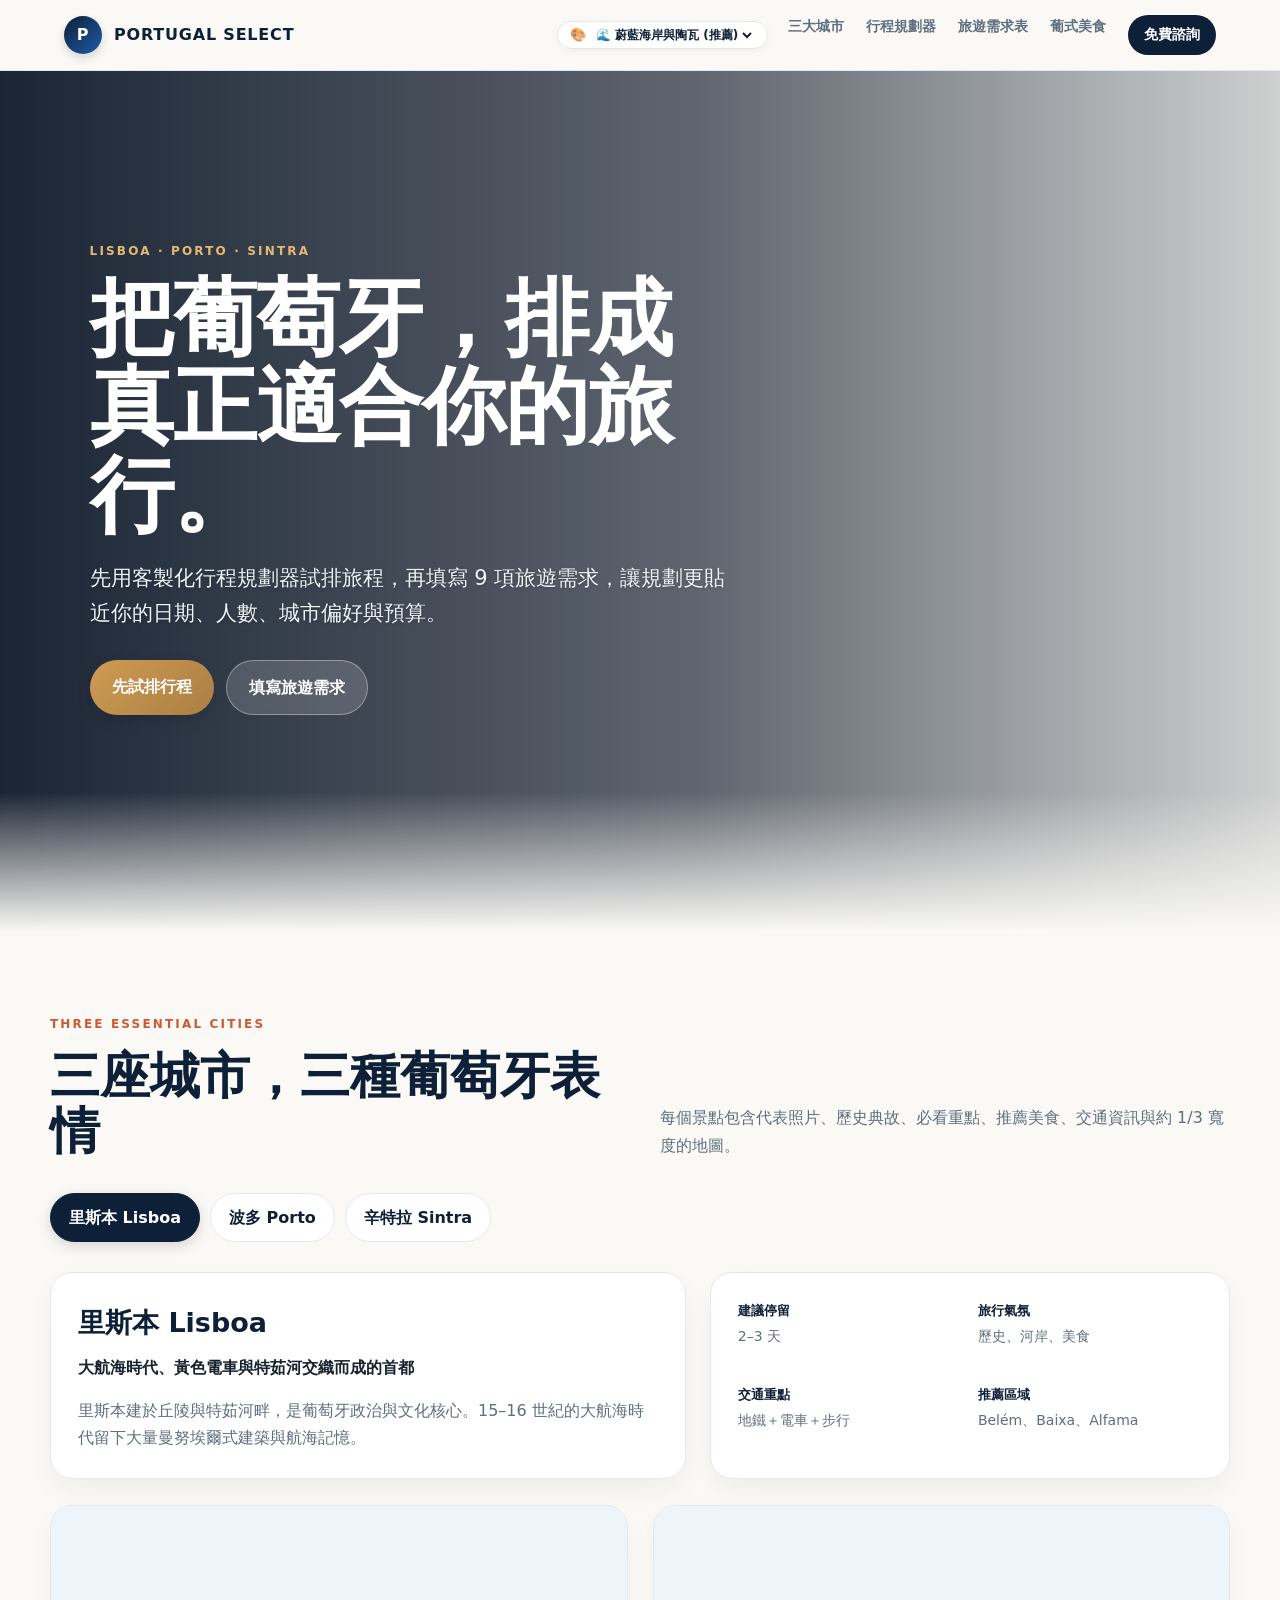
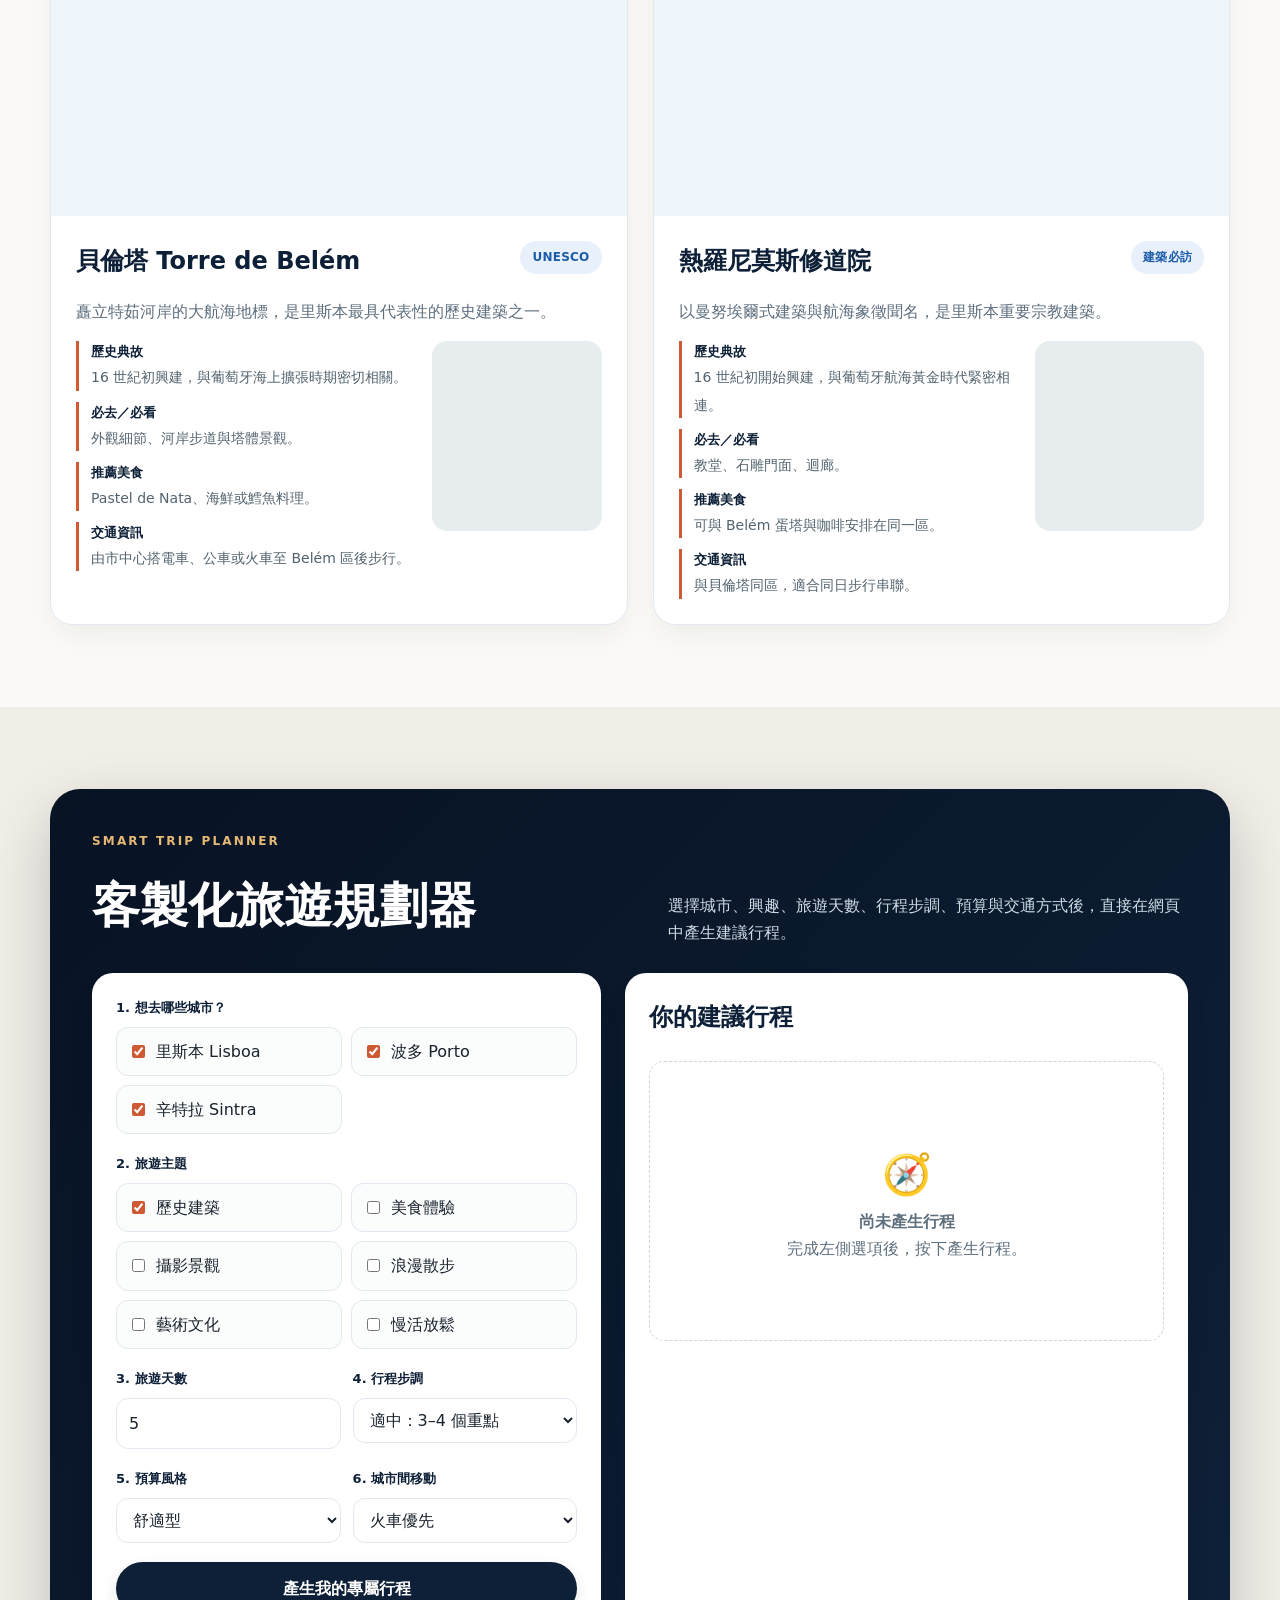
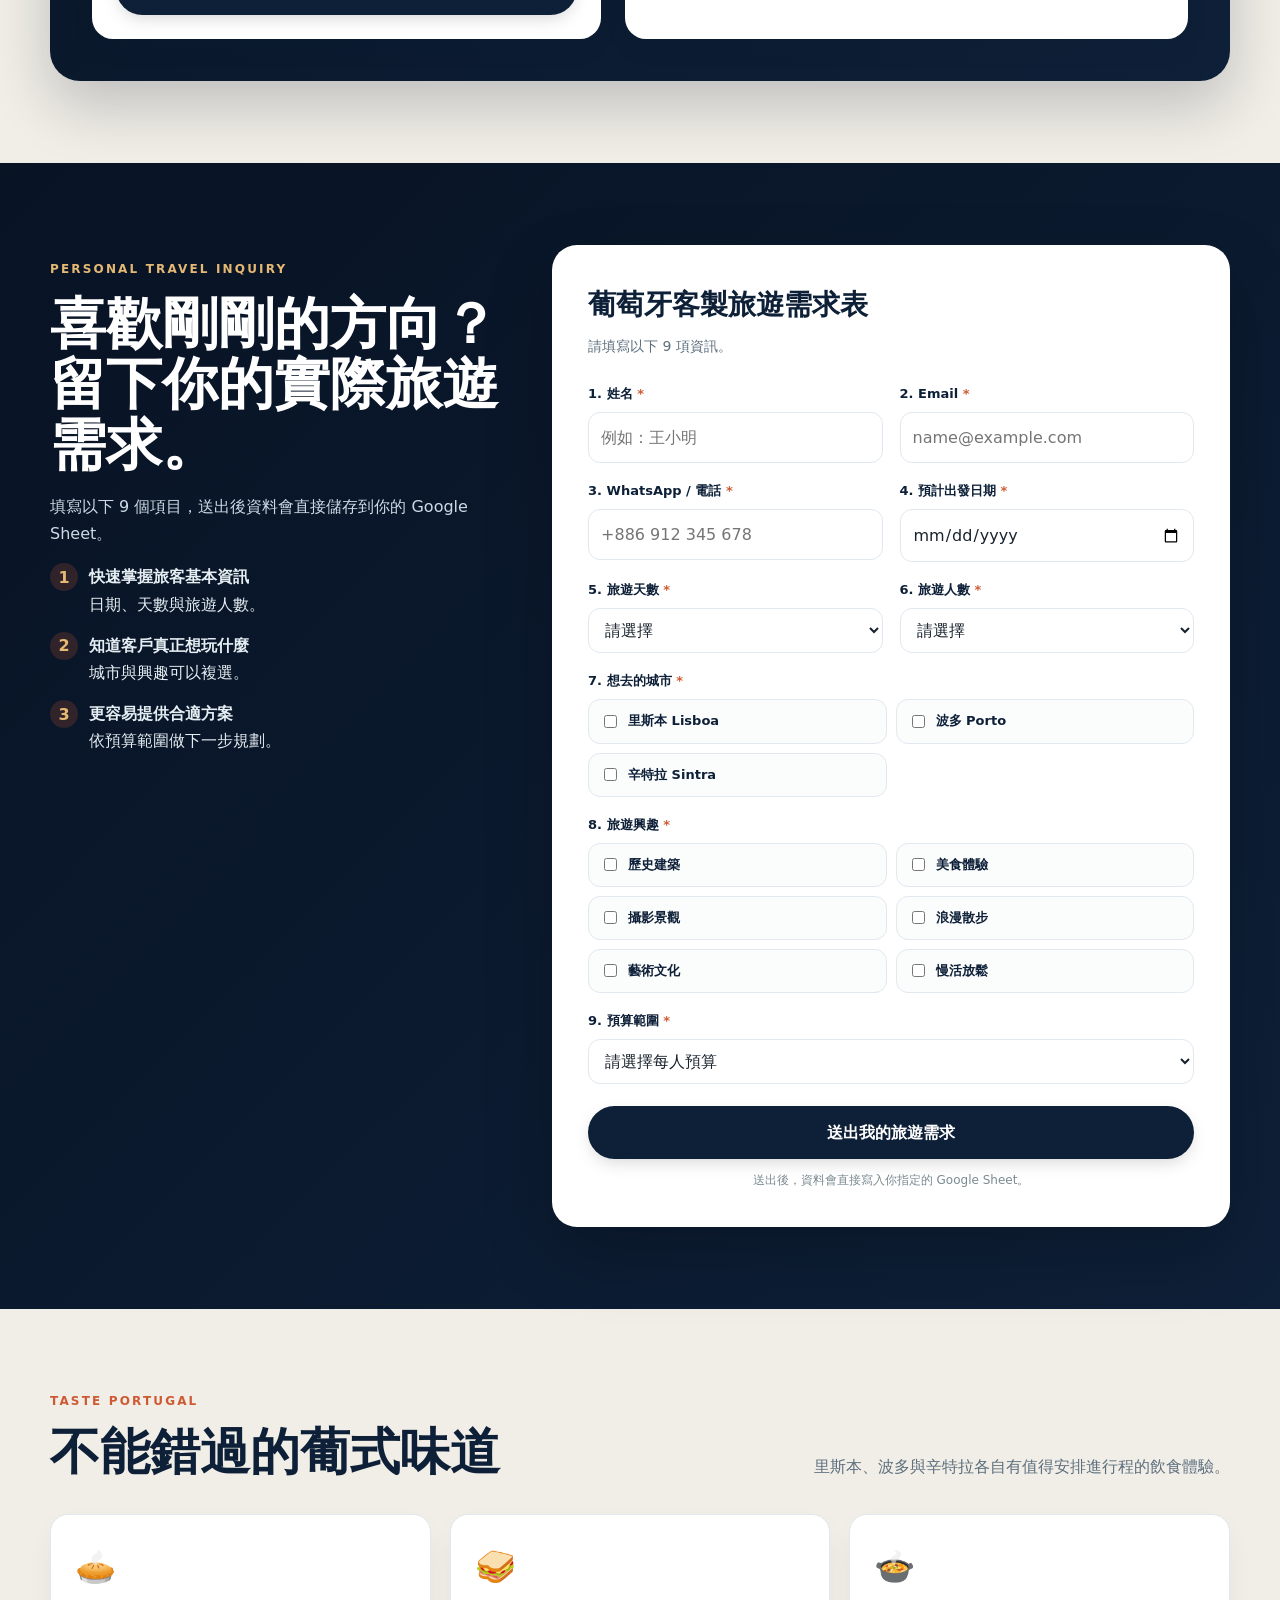
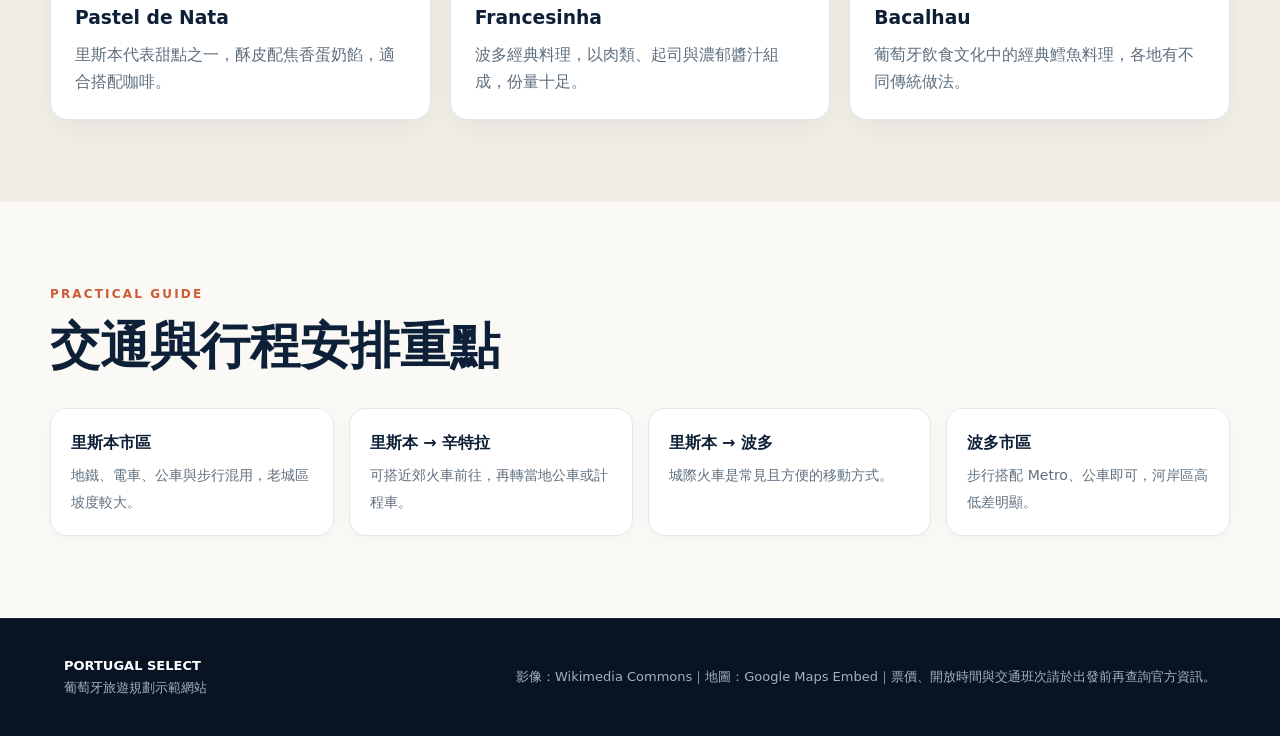
==== commit f173fa82: "Update index.html" ====
--- a/index.html
+++ b/index.html
@@ -8,19 +8,74 @@
   <title>Portugal Select｜葡萄牙深度旅遊規劃</title>
 
   <style>
-    :root{
-      --navy:#12304a;
-      --navy2:#0c2639;
-      --blue:#2d6f92;
-      --cream:#f8f5ee;
-      --sand:#d8b36a;
-      --orange:#c86538;
-      --text:#1d2933;
-      --muted:#667782;
-      --white:#fff;
-      --line:#dce5e8;
-      --sky:#eaf4f7;
-      --shadow:0 18px 48px rgba(18,48,74,.12);
+    /* ========== 配色主題定義 ========== */
+    :root, [data-theme="mediterranean"] {
+      --navy: #0e2038;
+      --navy2: #081324;
+      --blue: #1d5ca8;
+      --cream: #faf9f5;
+      --bg-subtle: #f1eee7;
+      --sand: #cf9b52;
+      --orange: #ce5a33;
+      --text: #19232d;
+      --muted: #5e6f7e;
+      --white: #ffffff;
+      --line: #e2e8f0;
+      --sky: #edf4fa;
+      --shadow: 0 16px 36px rgba(14,32,56,0.08);
+      --card-shadow: 0 12px 32px -8px rgba(14,32,56,0.08);
+      --card-shadow-hover: 0 20px 42px -6px rgba(14,32,56,0.14);
+      --topbar-bg: rgba(250, 249, 245, 0.92);
+      --hero-overlay: linear-gradient(90deg, rgba(8,19,36,0.92) 0%, rgba(8,19,36,0.64) 55%, rgba(8,19,36,0.18) 100%);
+      --accent-badge: #1d5ca8;
+      --accent-badge-bg: #e8f1fb;
+      --gold-accent: #e5b974;
+    }
+
+    [data-theme="azulejo"] {
+      --navy: #0a1f3d;
+      --navy2: #051020;
+      --blue: #0259b8;
+      --cream: #f8fafc;
+      --bg-subtle: #edf2f8;
+      --sand: #d49f3d;
+      --orange: #d45b2b;
+      --text: #0f1926;
+      --muted: #596b82;
+      --white: #ffffff;
+      --line: #d8e3ef;
+      --sky: #e6f0fa;
+      --shadow: 0 16px 36px rgba(10,31,61,0.08);
+      --card-shadow: 0 12px 32px -8px rgba(10,31,61,0.08);
+      --card-shadow-hover: 0 20px 42px -6px rgba(10,31,61,0.15);
+      --topbar-bg: rgba(248, 250, 252, 0.92);
+      --hero-overlay: linear-gradient(90deg, rgba(6,16,33,0.92) 0%, rgba(6,16,33,0.65) 55%, rgba(6,16,33,0.2) 100%);
+      --accent-badge: #0259b8;
+      --accent-badge-bg: #e0ecfa;
+      --gold-accent: #f0c56b;
+    }
+
+    [data-theme="quiet-luxury"] {
+      --navy: #181d1b;
+      --navy2: #0e1210;
+      --blue: #3d544b;
+      --cream: #f7f5f0;
+      --bg-subtle: #eae6de;
+      --sand: #b89158;
+      --orange: #b35e3b;
+      --text: #1f2422;
+      --muted: #666c68;
+      --white: #ffffff;
+      --line: #dfdad0;
+      --sky: #ebeee9;
+      --shadow: 0 16px 36px rgba(24,29,27,0.08);
+      --card-shadow: 0 12px 32px -8px rgba(24,29,27,0.08);
+      --card-shadow-hover: 0 20px 42px -6px rgba(24,29,27,0.13);
+      --topbar-bg: rgba(247, 245, 240, 0.92);
+      --hero-overlay: linear-gradient(90deg, rgba(14,18,16,0.94) 0%, rgba(14,18,16,0.68) 55%, rgba(14,18,16,0.22) 100%);
+      --accent-badge: #385249;
+      --accent-badge-bg: #e2e8e3;
+      --gold-accent: #deb57b;
     }
 
     *{box-sizing:border-box}
@@ -32,6 +87,7 @@
       background:var(--cream);
       color:var(--text);
       line-height:1.7;
+      transition:background-color .3s ease, color .3s ease;
     }
 
     a{text-decoration:none;color:inherit}
@@ -46,9 +102,52 @@
       justify-content:space-between;
       align-items:center;
       padding:15px clamp(20px,5vw,70px);
-      background:rgba(248,245,238,.94);
-      backdrop-filter:blur(12px);
-      border-bottom:1px solid rgba(18,48,74,.08);
+      background:var(--topbar-bg);
+      backdrop-filter:blur(14px);
+      -webkit-backdrop-filter:blur(14px);
+      border-bottom:1px solid var(--line);
+      transition:background-color .3s ease, border-color .3s ease;
+    }
+
+    .topbar-actions{
+      display:flex;
+      align-items:center;
+      gap:20px;
+    }
+
+    .theme-switcher{
+      display:inline-flex;
+      align-items:center;
+      gap:6px;
+      background:rgba(255,255,255,.88);
+      border:1px solid var(--line);
+      border-radius:999px;
+      padding:5px 12px;
+      box-shadow:0 2px 8px rgba(0,0,0,.04);
+      transition:all .2s ease;
+    }
+
+    .theme-switcher:hover{
+      border-color:var(--sand);
+      box-shadow:0 4px 12px rgba(0,0,0,.08);
+      background:#fff;
+    }
+
+    .theme-icon{
+      font-size:13px;
+      line-height:1;
+    }
+
+    .theme-select{
+      border:0;
+      background:transparent;
+      font-size:12px;
+      font-weight:800;
+      color:var(--navy);
+      padding:0;
+      cursor:pointer;
+      outline:none;
+      width:auto;
     }
 
     .brand{
@@ -58,6 +157,7 @@
       color:var(--navy);
       font-weight:900;
       letter-spacing:.05em;
+      transition:color .3s ease;
     }
 
     .brand-mark{
@@ -68,6 +168,8 @@
       place-items:center;
       background:linear-gradient(135deg,var(--navy),var(--blue));
       color:#fff;
+      box-shadow:0 4px 10px rgba(0,0,0,.15);
+      transition:all .3s ease;
     }
 
     nav{
@@ -75,16 +177,23 @@
       gap:22px;
       font-size:14px;
       font-weight:800;
-      color:#425864;
-    }
-
+      color:var(--muted);
+    }
+
+    nav a{transition:color .2s ease}
     nav a:hover{color:var(--orange)}
 
     .nav-cta{
-      padding:8px 14px;
+      padding:8px 16px;
       border-radius:999px;
       background:var(--navy);
       color:#fff!important;
+      transition:all .2s ease;
+    }
+
+    .nav-cta:hover{
+      background:var(--orange);
+      transform:translateY(-1px);
     }
 
     .hero{
@@ -94,7 +203,7 @@
       align-items:end;
       color:#fff;
       background:
-        linear-gradient(90deg,rgba(9,28,42,.88),rgba(9,28,42,.50) 52%,rgba(9,28,42,.14)),
+        var(--hero-overlay),
         url("https://commons.wikimedia.org/wiki/Special:FilePath/Bel%C3%A9m_Tower_in_Lisbon.jpg") center/cover no-repeat;
       overflow:hidden;
     }
@@ -107,6 +216,7 @@
       bottom:0;
       height:140px;
       background:linear-gradient(transparent,var(--cream));
+      transition:background .3s ease;
     }
 
     .hero-content{
@@ -121,7 +231,7 @@
       letter-spacing:.18em;
       font-size:12px;
       font-weight:900;
-      color:#efd19a;
+      color:var(--gold-accent);
       margin-bottom:14px;
     }
 
@@ -131,14 +241,16 @@
 
     .hero h1{
       font-size:clamp(46px,7vw,84px);
-      line-height:1.03;
+      line-height:1.05;
       margin:0 0 18px;
+      letter-spacing:-.01em;
     }
 
     .hero p{
       font-size:clamp(17px,2vw,21px);
       color:#eef5f7;
       max-width:690px;
+      text-shadow:0 1px 3px rgba(0,0,0,.25);
     }
 
     .hero-actions{
@@ -151,18 +263,43 @@
     .btn{
       border:0;
       border-radius:999px;
-      padding:13px 19px;
+      padding:13px 22px;
       font-weight:900;
       cursor:pointer;
-      transition:.2s ease;
-    }
-
-    .btn:hover{transform:translateY(-1px)}
+      transition:all .25s ease;
+    }
+
+    .btn:hover{transform:translateY(-2px)}
     .btn:disabled{opacity:.6;cursor:not-allowed;transform:none}
 
-    .btn-primary{background:var(--sand);color:#172631}
-    .btn-light{background:rgba(255,255,255,.14);border:1px solid rgba(255,255,255,.34);color:#fff}
-    .btn-dark{background:var(--navy);color:#fff}
+    .btn-primary{
+      background:linear-gradient(135deg, var(--sand), color-mix(in srgb, var(--sand) 82%, #000));
+      color:#fff;
+      box-shadow:0 6px 18px -4px rgba(0,0,0,.18);
+    }
+    .btn-primary:hover{
+      box-shadow:0 8px 24px -4px rgba(0,0,0,.26);
+    }
+
+    .btn-light{
+      background:rgba(255,255,255,.16);
+      border:1px solid rgba(255,255,255,.36);
+      color:#fff;
+      backdrop-filter:blur(8px);
+    }
+    .btn-light:hover{
+      background:rgba(255,255,255,.24);
+      border-color:rgba(255,255,255,.6);
+    }
+
+    .btn-dark{
+      background:var(--navy);
+      color:#fff;
+      box-shadow:0 6px 18px -4px rgba(0,0,0,.18);
+    }
+    .btn-dark:hover{
+      background:var(--blue);
+    }
 
     .container{
       width:min(1180px,calc(100% - 36px));
@@ -202,17 +339,23 @@
     .city-tab{
       background:#fff;
       border:1px solid var(--line);
-      padding:10px 16px;
+      padding:10px 18px;
       border-radius:999px;
       font-weight:900;
       color:var(--navy);
       cursor:pointer;
+      transition:all .2s ease;
+    }
+
+    .city-tab:hover{
+      border-color:var(--navy);
     }
 
     .city-tab.active{
       background:var(--navy);
       color:#fff;
       border-color:var(--navy);
+      box-shadow:0 4px 14px rgba(0,0,0,.15);
     }
 
     .city-intro{
@@ -227,6 +370,7 @@
       border:1px solid var(--line);
       border-radius:22px;
       padding:27px;
+      box-shadow:var(--card-shadow);
     }
 
     .city-copy h3{
@@ -268,14 +412,25 @@
       border:1px solid var(--line);
       border-radius:22px;
       overflow:hidden;
-      box-shadow:var(--shadow);
+      box-shadow:var(--card-shadow);
+      transition:transform .28s cubic-bezier(.16,1,.3,1), box-shadow .28s cubic-bezier(.16,1,.3,1);
+    }
+
+    .place-card:hover{
+      transform:translateY(-4px);
+      box-shadow:var(--card-shadow-hover);
     }
 
     .place-photo{
       width:100%;
       height:310px;
-      object-fit:contain;
-      background:#e1e9ec;
+      object-fit:cover;
+      background:var(--sky);
+      transition:transform .4s ease;
+    }
+
+    .place-card:hover .place-photo{
+      transform:scale(1.02);
     }
 
     .place-body{padding:25px}
@@ -294,13 +449,14 @@
     }
 
     .badge{
-      background:var(--sky);
-      color:var(--blue);
+      background:var(--accent-badge-bg);
+      color:var(--accent-badge);
       font-size:12px;
       font-weight:900;
-      padding:6px 10px;
+      padding:6px 12px;
       border-radius:999px;
       white-space:nowrap;
+      letter-spacing:.02em;
     }
 
     .place-summary{color:var(--muted)}
@@ -315,7 +471,7 @@
     .facts{display:grid;gap:11px}
 
     .fact{
-      border-left:3px solid var(--sand);
+      border-left:3px solid var(--orange);
       padding-left:12px;
     }
 
@@ -338,14 +494,17 @@
       background:#e7edef;
     }
 
-    .planner-section{background:#f0eadf}
+    .planner-section{
+      background:var(--bg-subtle);
+      transition:background-color .3s ease;
+    }
 
     .planner-shell{
       background:linear-gradient(135deg,var(--navy2),var(--navy));
       border-radius:30px;
       padding:clamp(24px,4vw,42px);
       color:#fff;
-      box-shadow:0 24px 60px rgba(9,34,50,.2);
+      box-shadow:0 24px 60px rgba(9,24,42,.22);
     }
 
     .planner-top{
@@ -378,6 +537,7 @@
       color:var(--text);
       border-radius:21px;
       padding:24px;
+      box-shadow:var(--card-shadow);
     }
 
     .field{margin-bottom:19px}
@@ -405,11 +565,14 @@
       background:#fbfcfc;
       padding:10px 11px;
       cursor:pointer;
-    }
+      transition:border-color .2s ease;
+    }
+
+    .check:hover{border-color:var(--sand)}
 
     .check input{
       width:auto;
-      accent-color:var(--navy);
+      accent-color:var(--orange);
     }
 
     .row2{
@@ -426,11 +589,12 @@
       background:#fff;
       color:var(--text);
       outline:none;
+      transition:border-color .2s ease, box-shadow .2s ease;
     }
 
     input:focus,select:focus{
-      border-color:#7ba2b6;
-      box-shadow:0 0 0 3px rgba(45,111,146,.1);
+      border-color:var(--blue);
+      box-shadow:0 0 0 3px rgba(29,92,168,.12);
     }
 
     .submit-wide{width:100%}
@@ -457,6 +621,7 @@
       border-radius:14px;
       padding:14px 15px;
       margin-bottom:11px;
+      background:#fff;
     }
 
     .day-card h4{
@@ -515,8 +680,8 @@
       display:grid;
       place-items:center;
       border-radius:50%;
-      background:rgba(216,179,106,.18);
-      color:#f0d19a;
+      background:rgba(206,90,51,.2);
+      color:var(--gold-accent);
       flex:none;
     }
 
@@ -591,7 +756,10 @@
       margin:11px 0 0;
     }
 
-    .food-band{background:#efe7d7}
+    .food-band{
+      background:var(--bg-subtle);
+      transition:background-color .3s ease;
+    }
 
     .food-grid{
       display:grid;
@@ -601,9 +769,16 @@
 
     .food-card{
       background:#fff;
-      border:1px solid #e2d6bf;
+      border:1px solid var(--line);
       border-radius:18px;
-      padding:23px;
+      padding:24px;
+      box-shadow:var(--card-shadow);
+      transition:transform .25s ease, box-shadow .25s ease;
+    }
+
+    .food-card:hover{
+      transform:translateY(-3px);
+      box-shadow:var(--card-shadow-hover);
     }
 
     .food-card h3{
@@ -628,7 +803,14 @@
       background:#fff;
       border:1px solid var(--line);
       border-radius:17px;
-      padding:19px;
+      padding:20px;
+      box-shadow:0 4px 16px rgba(0,0,0,.03);
+      transition:transform .2s ease, box-shadow .2s ease;
+    }
+
+    .tip:hover{
+      transform:translateY(-2px);
+      box-shadow:var(--card-shadow);
     }
 
     .tip strong{
@@ -643,20 +825,24 @@
     }
 
     footer{
-      background:#0e2638;
-      color:#cbd9df;
-      padding:33px clamp(20px,5vw,70px);
+      background:var(--navy2);
+      color:#9fb4c4;
+      padding:36px clamp(20px,5vw,70px);
       font-size:13px;
       display:flex;
       justify-content:space-between;
+      align-items:center;
       gap:18px;
       flex-wrap:wrap;
+      border-top:1px solid rgba(255,255,255,.06);
+      transition:background-color .3s ease;
     }
 
     footer strong{color:#fff}
 
     @media(max-width:900px){
       nav{display:none}
+      .theme-select{font-size:11px}
       .city-intro,.place-grid,.planner-grid,.inquiry-wrap{grid-template-columns:1fr}
       .place-layout{grid-template-columns:1fr}
       .food-grid{grid-template-columns:1fr}
@@ -672,6 +858,7 @@
       .quick-info,.row2,.check-grid,.form-grid,.tips-grid{grid-template-columns:1fr}
       .place-photo{height:245px}
       section{padding:62px 0}
+      .theme-switcher{padding:4px 8px}
     }
   </style>
 </head>
@@ -684,13 +871,24 @@
     <span>PORTUGAL SELECT</span>
   </a>
 
-  <nav>
-    <a href="#cities">三大城市</a>
-    <a href="#planner">行程規劃器</a>
-    <a href="#inquiry">旅遊需求表</a>
-    <a href="#food">葡式美食</a>
-    <a class="nav-cta" href="#inquiry">免費諮詢</a>
-  </nav>
+  <div class="topbar-actions">
+    <div class="theme-switcher">
+      <span class="theme-icon">🎨</span>
+      <select id="themeSelector" class="theme-select" aria-label="切換配色風格">
+        <option value="mediterranean">🌊 蔚藍海岸與陶瓦 (推薦)</option>
+        <option value="azulejo">🏛️ 葡萄牙青花瓷 (高雅)</option>
+        <option value="quiet-luxury">🌿 靜奢大地沙丘 (簡約)</option>
+      </select>
+    </div>
+
+    <nav>
+      <a href="#cities">三大城市</a>
+      <a href="#planner">行程規劃器</a>
+      <a href="#inquiry">旅遊需求表</a>
+      <a href="#food">葡式美食</a>
+      <a class="nav-cta" href="#inquiry">免費諮詢</a>
+    </nav>
+  </div>
 </header>
 
 <main id="top">
@@ -1474,6 +1672,21 @@
     })
     .saveTravelInquiry(formData);
 });
+
+// 配色主題切換與記憶
+(function(){
+  const themeSelector = document.getElementById("themeSelector");
+  if (!themeSelector) return;
+  const savedTheme = localStorage.getItem("portugal_select_theme") || "mediterranean";
+  document.documentElement.setAttribute("data-theme", savedTheme);
+  themeSelector.value = savedTheme;
+
+  themeSelector.addEventListener("change", function(){
+    const val = this.value;
+    document.documentElement.setAttribute("data-theme", val);
+    localStorage.setItem("portugal_select_theme", val);
+  });
+})();
 </script>
 
 </body>
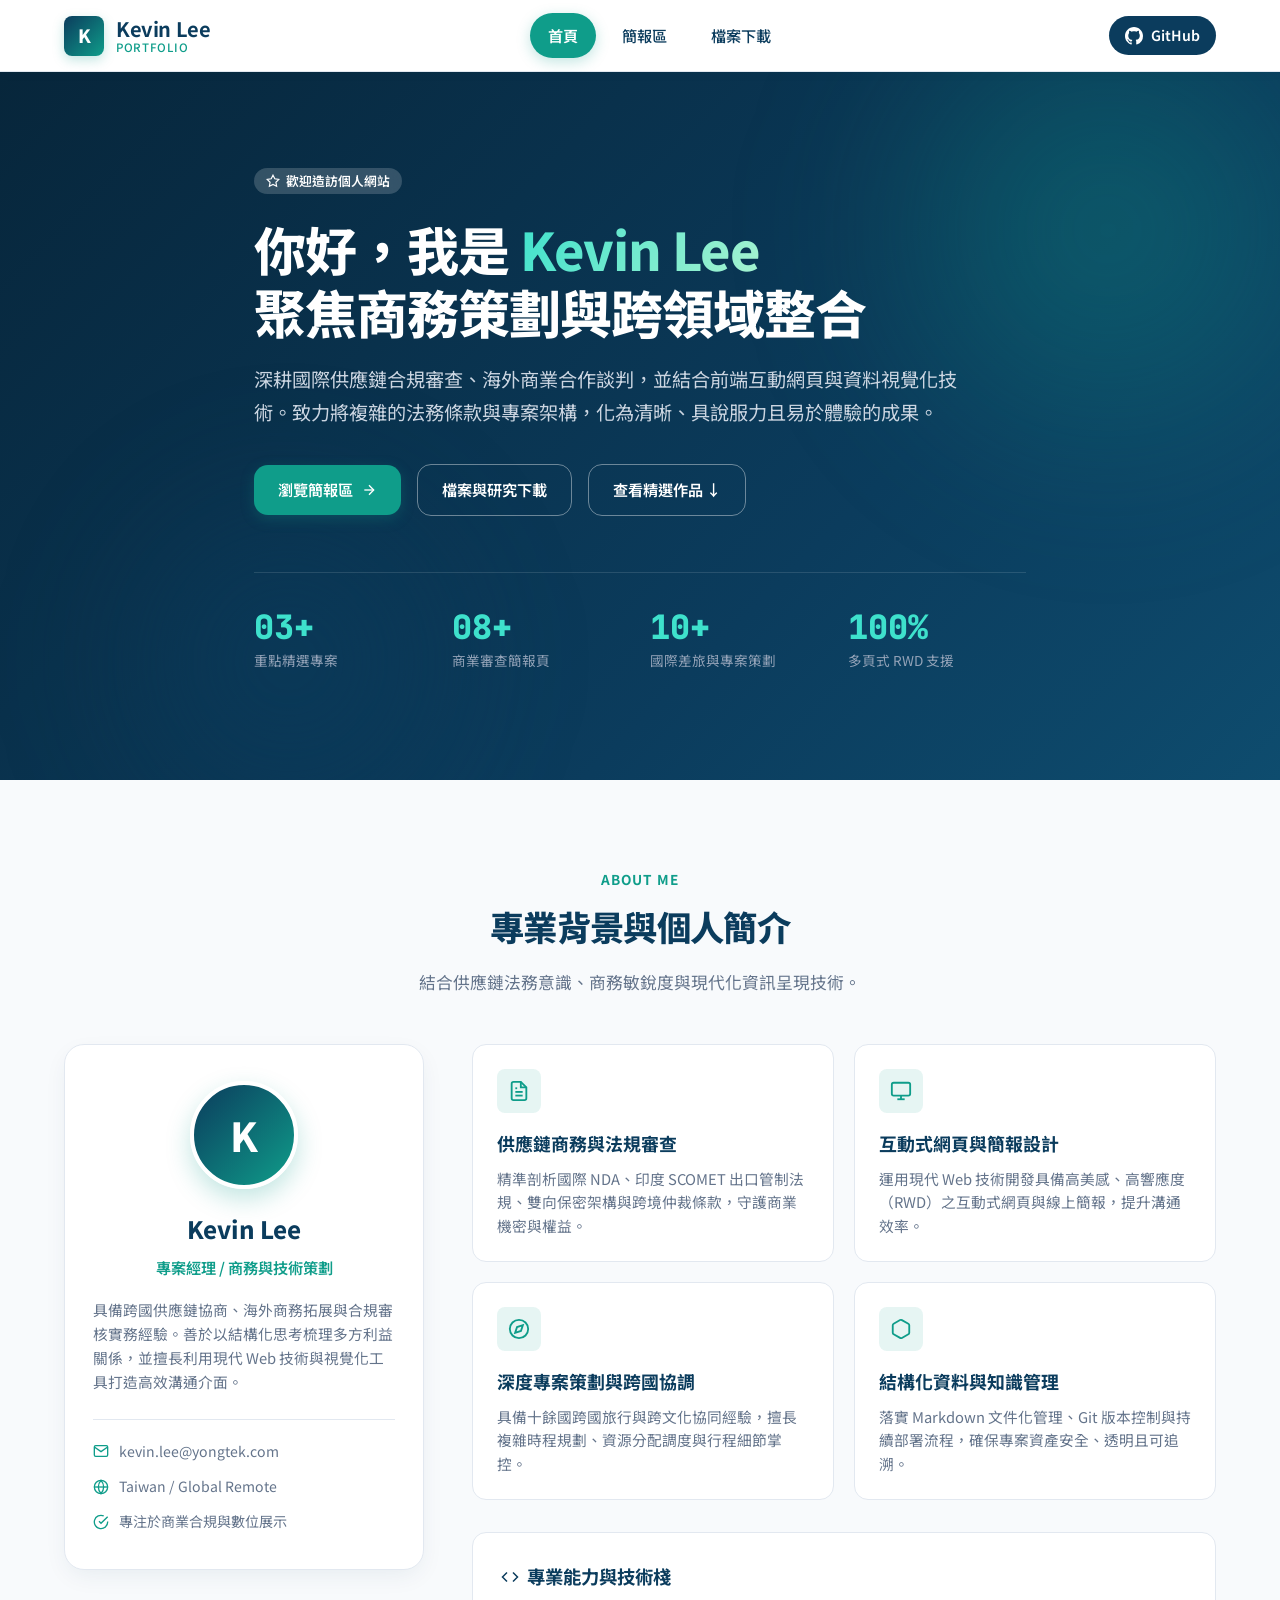
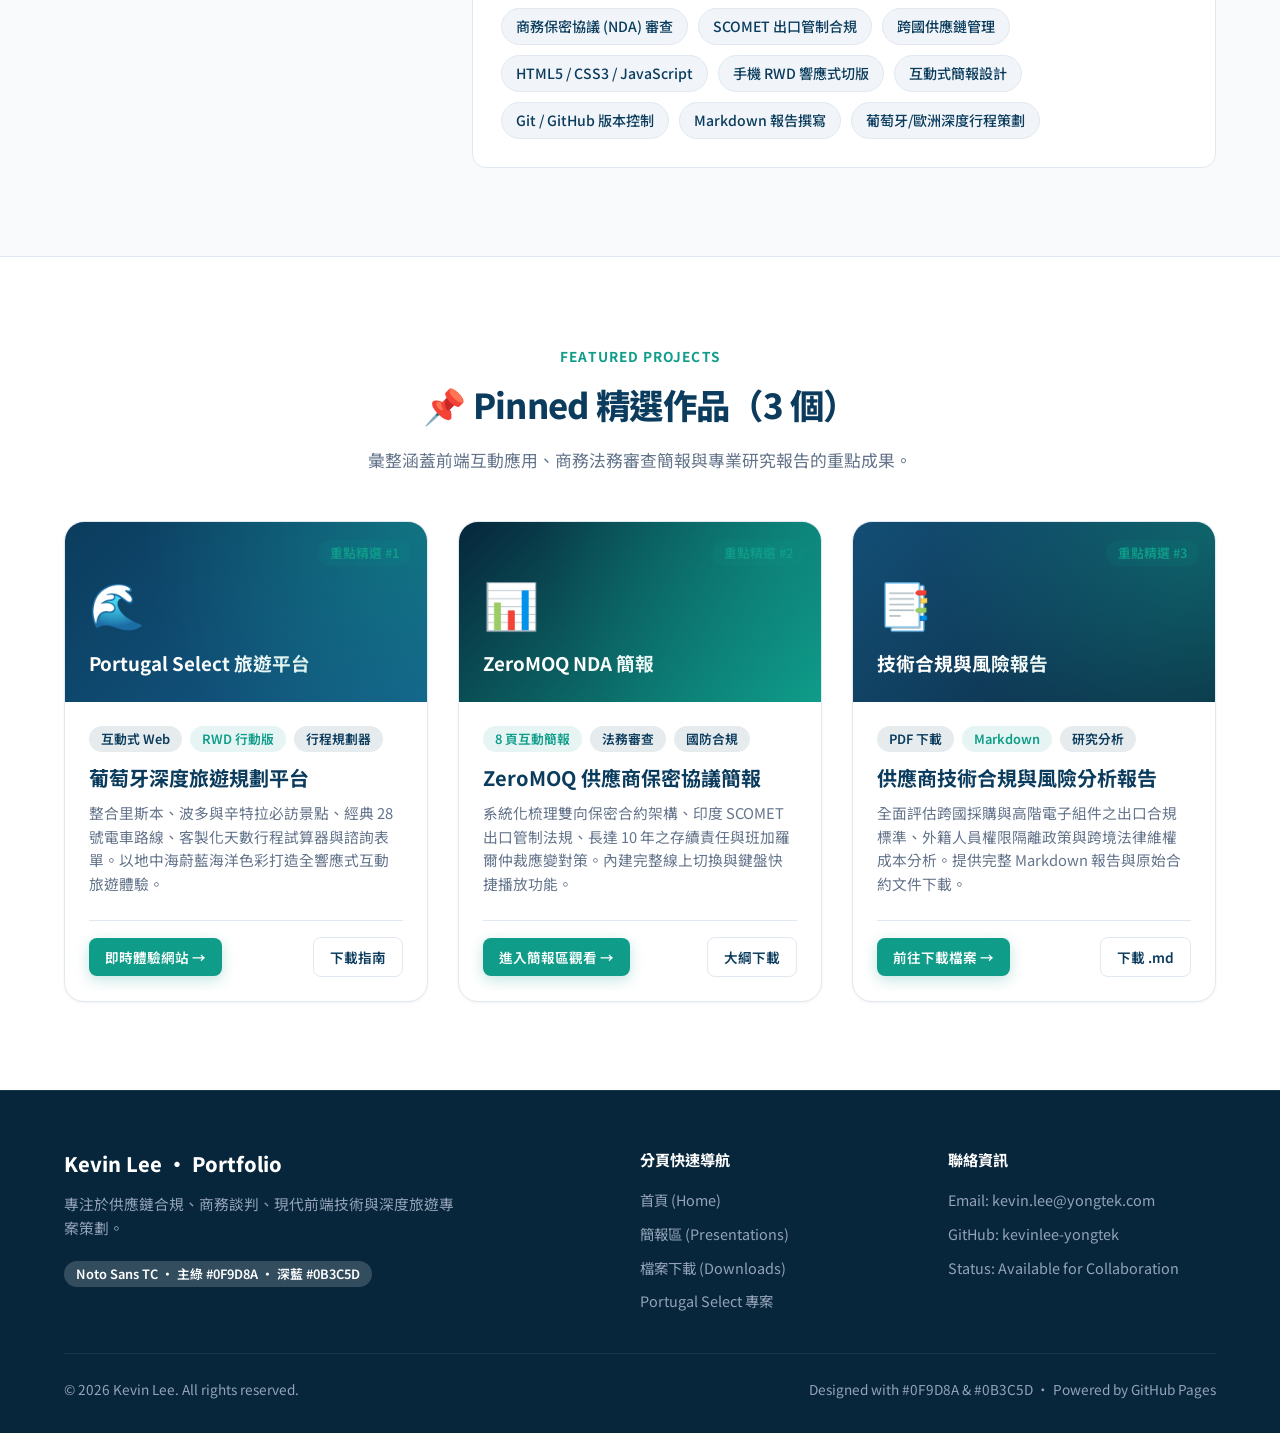
==== commit 5dbf4463: "Upgrade to multi-page personal website with index, slides, and files" ====
--- a/index.html
+++ b/index.html
@@ -1,1693 +1,394 @@
 <!DOCTYPE html>
 <html lang="zh-Hant">
 <head>
-  <base target="_top">
   <meta charset="UTF-8">
   <meta name="viewport" content="width=device-width, initial-scale=1.0">
-  <meta name="description" content="Portugal Select 葡萄牙旅遊網站：里斯本、波多、辛特拉景點資訊、客製化行程規劃器與旅遊需求表單。">
-  <title>Portugal Select｜葡萄牙深度旅遊規劃</title>
-
-  <style>
-    /* ========== 配色主題定義 ========== */
-    :root, [data-theme="mediterranean"] {
-      --navy: #0e2038;
-      --navy2: #081324;
-      --blue: #1d5ca8;
-      --cream: #faf9f5;
-      --bg-subtle: #f1eee7;
-      --sand: #cf9b52;
-      --orange: #ce5a33;
-      --text: #19232d;
-      --muted: #5e6f7e;
-      --white: #ffffff;
-      --line: #e2e8f0;
-      --sky: #edf4fa;
-      --shadow: 0 16px 36px rgba(14,32,56,0.08);
-      --card-shadow: 0 12px 32px -8px rgba(14,32,56,0.08);
-      --card-shadow-hover: 0 20px 42px -6px rgba(14,32,56,0.14);
-      --topbar-bg: rgba(250, 249, 245, 0.92);
-      --hero-overlay: linear-gradient(90deg, rgba(8,19,36,0.92) 0%, rgba(8,19,36,0.64) 55%, rgba(8,19,36,0.18) 100%);
-      --accent-badge: #1d5ca8;
-      --accent-badge-bg: #e8f1fb;
-      --gold-accent: #e5b974;
+  <title>Kevin Lee | 個人網站 - 首頁</title>
+  <meta name="description" content="Kevin Lee 的個人網站。專注於跨國供應鏈合規、商務談判、資料視覺化與深度專案策劃。">
+  <link rel="stylesheet" href="style.css">
+</head>
+<body>
+
+  <!-- 共用導覽列 (Navbar) -->
+  <header class="navbar">
+    <div class="container nav-container">
+      <a href="index.html" class="nav-brand">
+        <div class="brand-icon">K</div>
+        <div class="brand-meta">
+          <span class="brand-title">Kevin Lee</span>
+          <span class="brand-subtitle">Portfolio</span>
+        </div>
+      </a>
+
+      <!-- 電腦版/手機版導覽項目 -->
+      <ul class="nav-links" id="navLinks">
+        <li><a href="index.html" class="nav-link active">首頁</a></li>
+        <li><a href="slides.html" class="nav-link">簡報區</a></li>
+        <li><a href="files.html" class="nav-link">檔案下載</a></li>
+      </ul>
+
+      <div class="nav-actions">
+        <a href="https://github.com/kevinlee-yongtek" target="_blank" rel="noopener" class="btn-github">
+          <svg width="18" height="18" viewBox="0 0 24 24" fill="currentColor">
+            <path d="M12 0C5.37 0 0 5.37 0 12c0 5.31 3.435 9.795 8.205 11.385.6.105.825-.255.825-.57 0-.285-.015-1.23-.015-2.235-3.015.555-3.795-.735-4.035-1.41-.135-.345-.72-1.41-1.23-1.695-.42-.225-1.02-.78-.015-.795.945-.015 1.62.87 1.845 1.23 1.08 1.815 2.805 1.305 3.495.99.105-.78.42-1.305.765-1.605-2.67-.3-5.46-1.335-5.46-5.925 0-1.305.465-2.385 1.23-3.225-.12-.3-.54-1.53.12-3.18 0 0 1.005-.315 3.3 1.23.96-.27 1.98-.405 3-.405s2.04.135 3 .405c2.295-1.56 3.3-1.23 3.3-1.23.66 1.65.24 2.88.12 3.18.765.84 1.23 1.905 1.23 3.225 0 4.605-2.805 5.625-5.475 5.925.435.375.81 1.095.81 2.22 0 1.605-.015 2.895-.015 3.3 0 .315.225.69.825.57A12.02 12.02 0 0024 12c0-6.63-5.37-12-12-12z"/>
+          </svg>
+          GitHub
+        </a>
+      </div>
+
+      <!-- 手機版漢堡選單按鈕 -->
+      <button class="menu-toggle" id="menuToggle" aria-label="切換選單">
+        <svg width="24" height="24" viewBox="0 0 24 24" fill="none" stroke="currentColor" stroke-width="2" stroke-linecap="round" stroke-linejoin="round">
+          <line x1="3" y1="12" x2="21" y2="12"></line>
+          <line x1="3" y1="6" x2="21" y2="6"></line>
+          <line x1="3" y1="18" x2="21" y2="18"></line>
+        </svg>
+      </button>
+    </div>
+  </header>
+
+  <!-- Hero 英雄區塊 -->
+  <section class="hero">
+    <div class="container hero-content">
+      <div class="hero-badge">
+        <span class="badge badge-light">
+          <svg width="14" height="14" viewBox="0 0 24 24" fill="none" stroke="currentColor" stroke-width="2">
+            <polygon points="12 2 15.09 8.26 22 9.27 17 14.14 18.18 21.02 12 17.77 5.82 21.02 7 14.14 2 9.27 8.91 8.26 12 2"></polygon>
+          </svg>
+          歡迎造訪個人網站
+        </span>
+      </div>
+
+      <h1 class="hero-title">
+        你好，我是 <span>Kevin Lee</span><br>
+        聚焦商務策劃與跨領域整合
+      </h1>
+
+      <p class="hero-desc">
+        深耕國際供應鏈合規審查、海外商業合作談判，並結合前端互動網頁與資料視覺化技術。致力將複雜的法務條款與專案架構，化為清晰、具說服力且易於體驗的成果。
+      </p>
+
+      <div class="hero-actions">
+        <a href="slides.html" class="btn btn-primary">
+          瀏覽簡報區
+          <svg width="16" height="16" viewBox="0 0 24 24" fill="none" stroke="currentColor" stroke-width="2">
+            <line x1="5" y1="12" x2="19" y2="12"></line>
+            <polyline points="12 5 19 12 12 19"></polyline>
+          </svg>
+        </a>
+        <a href="files.html" class="btn btn-outline-white">
+          檔案與研究下載
+        </a>
+        <a href="#pinned-works" class="btn btn-outline-white">
+          查看精選作品 ↓
+        </a>
+      </div>
+
+      <!-- 統計數據欄 -->
+      <div class="hero-stats">
+        <div class="stat-item">
+          <div class="stat-num">03+</div>
+          <div class="stat-label">重點精選專案</div>
+        </div>
+        <div class="stat-item">
+          <div class="stat-num">08+</div>
+          <div class="stat-label">商業審查簡報頁</div>
+        </div>
+        <div class="stat-item">
+          <div class="stat-num">10+</div>
+          <div class="stat-label">國際差旅與專案策劃</div>
+        </div>
+        <div class="stat-item">
+          <div class="stat-num">100%</div>
+          <div class="stat-label">多頁式 RWD 支援</div>
+        </div>
+      </div>
+    </div>
+  </section>
+
+  <!-- 自我介紹區塊 (About Me) -->
+  <section class="about-section">
+    <div class="container">
+      <div class="section-header">
+        <div class="section-subtitle">About Me</div>
+        <h2 class="section-title">專業背景與個人簡介</h2>
+        <p class="section-desc">結合供應鏈法務意識、商務敏銳度與現代化資訊呈現技術。</p>
+      </div>
+
+      <div class="about-grid">
+        <!-- 左側：個人資訊卡片 -->
+        <div class="profile-card">
+          <div class="avatar-wrapper">K</div>
+          <h3 class="profile-name">Kevin Lee</h3>
+          <div class="profile-role">專案經理 / 商務與技術策劃</div>
+          <p class="profile-bio">
+            具備跨國供應鏈協商、海外商務拓展與合規審核實務經驗。善於以結構化思考梳理多方利益關係，並擅長利用現代 Web 技術與視覺化工具打造高效溝通介面。
+          </p>
+
+          <div class="profile-details">
+            <div class="profile-detail-item">
+              <svg width="16" height="16" viewBox="0 0 24 24" fill="none" stroke="currentColor" stroke-width="2">
+                <path d="M4 4h16c1.1 0 2 .9 2 2v12c0 1.1-.9 2-2 2H4c-1.1 0-2-.9-2-2V6c0-1.1.9-2 2-2z"></path>
+                <polyline points="22,6 12,13 2,6"></polyline>
+              </svg>
+              <span>kevin.lee@yongtek.com</span>
+            </div>
+            <div class="profile-detail-item">
+              <svg width="16" height="16" viewBox="0 0 24 24" fill="none" stroke="currentColor" stroke-width="2">
+                <circle cx="12" cy="12" r="10"></circle>
+                <line x1="2" y1="12" x2="22" y2="12"></line>
+                <path d="M12 2a15.3 15.3 0 0 1 4 10 15.3 15.3 0 0 1-4 10 15.3 15.3 0 0 1-4-10 15.3 15.3 0 0 1 4-10z"></path>
+              </svg>
+              <span>Taiwan / Global Remote</span>
+            </div>
+            <div class="profile-detail-item">
+              <svg width="16" height="16" viewBox="0 0 24 24" fill="none" stroke="currentColor" stroke-width="2">
+                <path d="M22 11.08V12a10 10 0 1 1-5.93-9.14"></path>
+                <polyline points="22 4 12 14.01 9 11.01"></polyline>
+              </svg>
+              <span>專注於商業合規與數位展示</span>
+            </div>
+          </div>
+        </div>
+
+        <!-- 右側：三大核心支柱與技能標籤 -->
+        <div class="about-content">
+          <div class="pillars-grid">
+            <div class="pillar-card">
+              <div class="pillar-icon">
+                <svg width="22" height="22" viewBox="0 0 24 24" fill="none" stroke="currentColor" stroke-width="2">
+                  <path d="M14 2H6a2 2 0 0 0-2 2v16a2 2 0 0 0 2 2h12a2 2 0 0 0 2-2V8z"></path>
+                  <polyline points="14 2 14 8 20 8"></polyline>
+                  <line x1="16" y1="13" x2="8" y2="13"></line>
+                  <line x1="16" y1="17" x2="8" y2="17"></line>
+                  <polyline points="10 9 9 9 8 9"></polyline>
+                </svg>
+              </div>
+              <h4 class="pillar-title">供應鏈商務與法規審查</h4>
+              <p class="pillar-desc">
+                精準剖析國際 NDA、印度 SCOMET 出口管制法規、雙向保密架構與跨境仲裁條款，守護商業機密與權益。
+              </p>
+            </div>
+
+            <div class="pillar-card">
+              <div class="pillar-icon">
+                <svg width="22" height="22" viewBox="0 0 24 24" fill="none" stroke="currentColor" stroke-width="2">
+                  <rect x="2" y="3" width="20" height="14" rx="2" ry="2"></rect>
+                  <line x1="8" y1="21" x2="16" y2="21"></line>
+                  <line x1="12" y1="17" x2="12" y2="21"></line>
+                </svg>
+              </div>
+              <h4 class="pillar-title">互動式網頁與簡報設計</h4>
+              <p class="pillar-desc">
+                運用現代 Web 技術開發具備高美感、高響應度（RWD）之互動式網頁與線上簡報，提升溝通效率。
+              </p>
+            </div>
+
+            <div class="pillar-card">
+              <div class="pillar-icon">
+                <svg width="22" height="22" viewBox="0 0 24 24" fill="none" stroke="currentColor" stroke-width="2">
+                  <circle cx="12" cy="12" r="10"></circle>
+                  <polygon points="16.24 7.76 14.12 14.12 7.76 16.24 9.88 9.88 16.24 7.76"></polygon>
+                </svg>
+              </div>
+              <h4 class="pillar-title">深度專案策劃與跨國協調</h4>
+              <p class="pillar-desc">
+                具備十餘國跨國旅行與跨文化協同經驗，擅長複雜時程規劃、資源分配調度與行程細節掌控。
+              </p>
+            </div>
+
+            <div class="pillar-card">
+              <div class="pillar-icon">
+                <svg width="22" height="22" viewBox="0 0 24 24" fill="none" stroke="currentColor" stroke-width="2">
+                  <path d="M21 16V8a2 2 0 0 0-1-1.73l-7-4a2 2 0 0 0-2 0l-7 4A2 2 0 0 0 3 8v8a2 2 0 0 0 1 1.73l7 4a2 2 0 0 0 2 0l7-4A2 2 0 0 0 21 16z"></path>
+                </svg>
+              </div>
+              <h4 class="pillar-title">結構化資料與知識管理</h4>
+              <p class="pillar-desc">
+                落實 Markdown 文件化管理、Git 版本控制與持續部署流程，確保專案資產安全、透明且可追溯。
+              </p>
+            </div>
+          </div>
+
+          <!-- 技能標籤雲 -->
+          <div class="skills-box">
+            <h4 class="skills-title">
+              <svg width="18" height="18" viewBox="0 0 24 24" fill="none" stroke="currentColor" stroke-width="2">
+                <polyline points="16 18 22 12 16 6"></polyline>
+                <polyline points="8 6 2 12 8 18"></polyline>
+              </svg>
+              專業能力與技術棧
+            </h4>
+            <div class="skills-tags">
+              <span class="skill-tag">商務保密協議 (NDA) 審查</span>
+              <span class="skill-tag">SCOMET 出口管制合規</span>
+              <span class="skill-tag">跨國供應鏈管理</span>
+              <span class="skill-tag">HTML5 / CSS3 / JavaScript</span>
+              <span class="skill-tag">手機 RWD 響應式切版</span>
+              <span class="skill-tag">互動式簡報設計</span>
+              <span class="skill-tag">Git / GitHub 版本控制</span>
+              <span class="skill-tag">Markdown 報告撰寫</span>
+              <span class="skill-tag">葡萄牙/歐洲深度行程策劃</span>
+            </div>
+          </div>
+        </div>
+      </div>
+    </div>
+  </section>
+
+  <!-- Pinned 作品專區 (Pinned Works) -->
+  <section class="pinned-section" id="pinned-works">
+    <div class="container">
+      <div class="section-header">
+        <div class="section-subtitle">Featured Projects</div>
+        <h2 class="section-title">📌 Pinned 精選作品（3 個）</h2>
+        <p class="section-desc">彙整涵蓋前端互動應用、商務法務審查簡報與專業研究報告的重點成果。</p>
+      </div>
+
+      <div class="pinned-grid">
+        <!-- Pinned 作品 1 -->
+        <article class="project-card">
+          <div class="project-badge-top">
+            <span class="badge badge-primary">重點精選 #1</span>
+          </div>
+          <div class="project-banner">
+            <div class="project-banner-icon">🌊</div>
+            <h3>Portugal Select 旅遊平台</h3>
+          </div>
+          <div class="project-body">
+            <div class="project-tags">
+              <span class="badge badge-secondary">互動式 Web</span>
+              <span class="badge badge-primary">RWD 行動版</span>
+              <span class="badge badge-secondary">行程規劃器</span>
+            </div>
+            <h4 class="project-title">葡萄牙深度旅遊規劃平台</h4>
+            <p class="project-desc">
+              整合里斯本、波多與辛特拉必訪景點、經典 28 號電車路線、客製化天數行程試算器與諮詢表單。以地中海蔚藍海洋色彩打造全響應式互動旅遊體驗。
+            </p>
+            <div class="project-footer">
+              <a href="portugal.html" class="btn btn-primary btn-sm">
+                即時體驗網站 →
+              </a>
+              <a href="files.html" class="btn btn-outline btn-sm">
+                下載指南
+              </a>
+            </div>
+          </div>
+        </article>
+
+        <!-- Pinned 作品 2 -->
+        <article class="project-card">
+          <div class="project-badge-top">
+            <span class="badge badge-primary">重點精選 #2</span>
+          </div>
+          <div class="project-banner" style="background: linear-gradient(135deg, #07263b 0%, #0F9D8A 100%);">
+            <div class="project-banner-icon">📊</div>
+            <h3>ZeroMOQ NDA 簡報</h3>
+          </div>
+          <div class="project-body">
+            <div class="project-tags">
+              <span class="badge badge-primary">8 頁互動簡報</span>
+              <span class="badge badge-secondary">法務審查</span>
+              <span class="badge badge-secondary">國防合規</span>
+            </div>
+            <h4 class="project-title">ZeroMOQ 供應商保密協議簡報</h4>
+            <p class="project-desc">
+              系統化梳理雙向保密合約架構、印度 SCOMET 出口管制法規、長達 10 年之存續責任與班加羅爾仲裁應變對策。內建完整線上切換與鍵盤快捷播放功能。
+            </p>
+            <div class="project-footer">
+              <a href="slides.html" class="btn btn-primary btn-sm">
+                進入簡報區觀看 →
+              </a>
+              <a href="files.html" class="btn btn-outline btn-sm">
+                大綱下載
+              </a>
+            </div>
+          </div>
+        </article>
+
+        <!-- Pinned 作品 3 -->
+        <article class="project-card">
+          <div class="project-badge-top">
+            <span class="badge badge-primary">重點精選 #3</span>
+          </div>
+          <div class="project-banner" style="background: linear-gradient(135deg, #134e75 0%, #0c2b42 100%);">
+            <div class="project-banner-icon">📑</div>
+            <h3>技術合規與風險報告</h3>
+          </div>
+          <div class="project-body">
+            <div class="project-tags">
+              <span class="badge badge-secondary">PDF 下載</span>
+              <span class="badge badge-primary">Markdown</span>
+              <span class="badge badge-secondary">研究分析</span>
+            </div>
+            <h4 class="project-title">供應商技術合規與風險分析報告</h4>
+            <p class="project-desc">
+              全面評估跨國採購與高階電子組件之出口合規標準、外籍人員權限隔離政策與跨境法律維權成本分析。提供完整 Markdown 報告與原始合約文件下載。
+            </p>
+            <div class="project-footer">
+              <a href="files.html" class="btn btn-primary btn-sm">
+                前往下載檔案 →
+              </a>
+              <a href="files/ZeroMOQ-NDA-Review-Report.md" download class="btn btn-outline btn-sm">
+                下載 .md
+              </a>
+            </div>
+          </div>
+        </article>
+      </div>
+    </div>
+  </section>
+
+  <!-- 共用頁尾 (Footer) -->
+  <footer class="footer">
+    <div class="container">
+      <div class="footer-grid">
+        <div class="footer-brand">
+          <div class="footer-brand-title">Kevin Lee · Portfolio</div>
+          <p class="footer-brand-desc">
+            專注於供應鏈合規、商務談判、現代前端技術與深度旅遊專案策劃。
+          </p>
+          <div style="margin-top: 8px;">
+            <span class="badge badge-light">Noto Sans TC · 主綠 #0F9D8A · 深藍 #0B3C5D</span>
+          </div>
+        </div>
+
+        <div>
+          <h4 class="footer-col-title">分頁快速導航</h4>
+          <ul class="footer-links">
+            <li><a href="index.html">首頁 (Home)</a></li>
+            <li><a href="slides.html">簡報區 (Presentations)</a></li>
+            <li><a href="files.html">檔案下載 (Downloads)</a></li>
+            <li><a href="portugal.html">Portugal Select 專案</a></li>
+          </ul>
+        </div>
+
+        <div>
+          <h4 class="footer-col-title">聯絡資訊</h4>
+          <ul class="footer-links">
+            <li>Email: <a href="mailto:kevin.lee@yongtek.com">kevin.lee@yongtek.com</a></li>
+            <li>GitHub: <a href="https://github.com/kevinlee-yongtek" target="_blank" rel="noopener">kevinlee-yongtek</a></li>
+            <li>Status: Available for Collaboration</li>
+          </ul>
+        </div>
+      </div>
+
+      <div class="footer-bottom">
+        <div>© 2026 Kevin Lee. All rights reserved.</div>
+        <div>Designed with #0F9D8A & #0B3C5D · Powered by GitHub Pages</div>
+      </div>
+    </div>
+  </footer>
+
+  <script>
+    // 行動版漢堡選單切換
+    const menuToggle = document.getElementById('menuToggle');
+    const navLinks = document.getElementById('navLinks');
+    if (menuToggle && navLinks) {
+      menuToggle.addEventListener('click', () => {
+        navLinks.classList.toggle('active');
+      });
     }
-
-    [data-theme="azulejo"] {
-      --navy: #0a1f3d;
-      --navy2: #051020;
-      --blue: #0259b8;
-      --cream: #f8fafc;
-      --bg-subtle: #edf2f8;
-      --sand: #d49f3d;
-      --orange: #d45b2b;
-      --text: #0f1926;
-      --muted: #596b82;
-      --white: #ffffff;
-      --line: #d8e3ef;
-      --sky: #e6f0fa;
-      --shadow: 0 16px 36px rgba(10,31,61,0.08);
-      --card-shadow: 0 12px 32px -8px rgba(10,31,61,0.08);
-      --card-shadow-hover: 0 20px 42px -6px rgba(10,31,61,0.15);
-      --topbar-bg: rgba(248, 250, 252, 0.92);
-      --hero-overlay: linear-gradient(90deg, rgba(6,16,33,0.92) 0%, rgba(6,16,33,0.65) 55%, rgba(6,16,33,0.2) 100%);
-      --accent-badge: #0259b8;
-      --accent-badge-bg: #e0ecfa;
-      --gold-accent: #f0c56b;
-    }
-
-    [data-theme="quiet-luxury"] {
-      --navy: #181d1b;
-      --navy2: #0e1210;
-      --blue: #3d544b;
-      --cream: #f7f5f0;
-      --bg-subtle: #eae6de;
-      --sand: #b89158;
-      --orange: #b35e3b;
-      --text: #1f2422;
-      --muted: #666c68;
-      --white: #ffffff;
-      --line: #dfdad0;
-      --sky: #ebeee9;
-      --shadow: 0 16px 36px rgba(24,29,27,0.08);
-      --card-shadow: 0 12px 32px -8px rgba(24,29,27,0.08);
-      --card-shadow-hover: 0 20px 42px -6px rgba(24,29,27,0.13);
-      --topbar-bg: rgba(247, 245, 240, 0.92);
-      --hero-overlay: linear-gradient(90deg, rgba(14,18,16,0.94) 0%, rgba(14,18,16,0.68) 55%, rgba(14,18,16,0.22) 100%);
-      --accent-badge: #385249;
-      --accent-badge-bg: #e2e8e3;
-      --gold-accent: #deb57b;
-    }
-
-    *{box-sizing:border-box}
-    html{scroll-behavior:smooth}
-
-    body{
-      margin:0;
-      font-family:"Noto Sans TC","Microsoft JhengHei",system-ui,sans-serif;
-      background:var(--cream);
-      color:var(--text);
-      line-height:1.7;
-      transition:background-color .3s ease, color .3s ease;
-    }
-
-    a{text-decoration:none;color:inherit}
-    img{max-width:100%;display:block}
-    button,input,select{font:inherit}
-
-    .topbar{
-      position:sticky;
-      top:0;
-      z-index:50;
-      display:flex;
-      justify-content:space-between;
-      align-items:center;
-      padding:15px clamp(20px,5vw,70px);
-      background:var(--topbar-bg);
-      backdrop-filter:blur(14px);
-      -webkit-backdrop-filter:blur(14px);
-      border-bottom:1px solid var(--line);
-      transition:background-color .3s ease, border-color .3s ease;
-    }
-
-    .topbar-actions{
-      display:flex;
-      align-items:center;
-      gap:20px;
-    }
-
-    .theme-switcher{
-      display:inline-flex;
-      align-items:center;
-      gap:6px;
-      background:rgba(255,255,255,.88);
-      border:1px solid var(--line);
-      border-radius:999px;
-      padding:5px 12px;
-      box-shadow:0 2px 8px rgba(0,0,0,.04);
-      transition:all .2s ease;
-    }
-
-    .theme-switcher:hover{
-      border-color:var(--sand);
-      box-shadow:0 4px 12px rgba(0,0,0,.08);
-      background:#fff;
-    }
-
-    .theme-icon{
-      font-size:13px;
-      line-height:1;
-    }
-
-    .theme-select{
-      border:0;
-      background:transparent;
-      font-size:12px;
-      font-weight:800;
-      color:var(--navy);
-      padding:0;
-      cursor:pointer;
-      outline:none;
-      width:auto;
-    }
-
-    .brand{
-      display:flex;
-      align-items:center;
-      gap:12px;
-      color:var(--navy);
-      font-weight:900;
-      letter-spacing:.05em;
-      transition:color .3s ease;
-    }
-
-    .brand-mark{
-      width:38px;
-      height:38px;
-      border-radius:50%;
-      display:grid;
-      place-items:center;
-      background:linear-gradient(135deg,var(--navy),var(--blue));
-      color:#fff;
-      box-shadow:0 4px 10px rgba(0,0,0,.15);
-      transition:all .3s ease;
-    }
-
-    nav{
-      display:flex;
-      gap:22px;
-      font-size:14px;
-      font-weight:800;
-      color:var(--muted);
-    }
-
-    nav a{transition:color .2s ease}
-    nav a:hover{color:var(--orange)}
-
-    .nav-cta{
-      padding:8px 16px;
-      border-radius:999px;
-      background:var(--navy);
-      color:#fff!important;
-      transition:all .2s ease;
-    }
-
-    .nav-cta:hover{
-      background:var(--orange);
-      transform:translateY(-1px);
-    }
-
-    .hero{
-      min-height:76vh;
-      position:relative;
-      display:grid;
-      align-items:end;
-      color:#fff;
-      background:
-        var(--hero-overlay),
-        url("https://commons.wikimedia.org/wiki/Special:FilePath/Bel%C3%A9m_Tower_in_Lisbon.jpg") center/cover no-repeat;
-      overflow:hidden;
-    }
-
-    .hero:after{
-      content:"";
-      position:absolute;
-      left:0;
-      right:0;
-      bottom:0;
-      height:140px;
-      background:linear-gradient(transparent,var(--cream));
-      transition:background .3s ease;
-    }
-
-    .hero-content{
-      position:relative;
-      z-index:2;
-      padding:88px clamp(22px,7vw,108px) 135px;
-      max-width:820px;
-    }
-
-    .eyebrow{
-      text-transform:uppercase;
-      letter-spacing:.18em;
-      font-size:12px;
-      font-weight:900;
-      color:var(--gold-accent);
-      margin-bottom:14px;
-    }
-
-    .hero h1,.section-head h2,.planner-title,.form-intro h2{
-      font-family:Georgia,"Times New Roman",serif;
-    }
-
-    .hero h1{
-      font-size:clamp(46px,7vw,84px);
-      line-height:1.05;
-      margin:0 0 18px;
-      letter-spacing:-.01em;
-    }
-
-    .hero p{
-      font-size:clamp(17px,2vw,21px);
-      color:#eef5f7;
-      max-width:690px;
-      text-shadow:0 1px 3px rgba(0,0,0,.25);
-    }
-
-    .hero-actions{
-      display:flex;
-      gap:12px;
-      flex-wrap:wrap;
-      margin-top:28px;
-    }
-
-    .btn{
-      border:0;
-      border-radius:999px;
-      padding:13px 22px;
-      font-weight:900;
-      cursor:pointer;
-      transition:all .25s ease;
-    }
-
-    .btn:hover{transform:translateY(-2px)}
-    .btn:disabled{opacity:.6;cursor:not-allowed;transform:none}
-
-    .btn-primary{
-      background:linear-gradient(135deg, var(--sand), color-mix(in srgb, var(--sand) 82%, #000));
-      color:#fff;
-      box-shadow:0 6px 18px -4px rgba(0,0,0,.18);
-    }
-    .btn-primary:hover{
-      box-shadow:0 8px 24px -4px rgba(0,0,0,.26);
-    }
-
-    .btn-light{
-      background:rgba(255,255,255,.16);
-      border:1px solid rgba(255,255,255,.36);
-      color:#fff;
-      backdrop-filter:blur(8px);
-    }
-    .btn-light:hover{
-      background:rgba(255,255,255,.24);
-      border-color:rgba(255,255,255,.6);
-    }
-
-    .btn-dark{
-      background:var(--navy);
-      color:#fff;
-      box-shadow:0 6px 18px -4px rgba(0,0,0,.18);
-    }
-    .btn-dark:hover{
-      background:var(--blue);
-    }
-
-    .container{
-      width:min(1180px,calc(100% - 36px));
-      margin:auto;
-    }
-
-    section{padding:82px 0}
-
-    .section-head{
-      display:flex;
-      align-items:end;
-      justify-content:space-between;
-      gap:28px;
-      margin-bottom:34px;
-    }
-
-    .section-head h2{
-      font-size:clamp(34px,4vw,50px);
-      color:var(--navy);
-      line-height:1.1;
-      margin:3px 0 0;
-    }
-
-    .section-head p{
-      max-width:570px;
-      color:var(--muted);
-      margin:0;
-    }
-
-    .city-tabs{
-      display:flex;
-      flex-wrap:wrap;
-      gap:10px;
-      margin-bottom:30px;
-    }
-
-    .city-tab{
-      background:#fff;
-      border:1px solid var(--line);
-      padding:10px 18px;
-      border-radius:999px;
-      font-weight:900;
-      color:var(--navy);
-      cursor:pointer;
-      transition:all .2s ease;
-    }
-
-    .city-tab:hover{
-      border-color:var(--navy);
-    }
-
-    .city-tab.active{
-      background:var(--navy);
-      color:#fff;
-      border-color:var(--navy);
-      box-shadow:0 4px 14px rgba(0,0,0,.15);
-    }
-
-    .city-intro{
-      display:grid;
-      grid-template-columns:1.1fr .9fr;
-      gap:24px;
-      margin-bottom:26px;
-    }
-
-    .city-copy,.quick-info{
-      background:#fff;
-      border:1px solid var(--line);
-      border-radius:22px;
-      padding:27px;
-      box-shadow:var(--card-shadow);
-    }
-
-    .city-copy h3{
-      margin:0 0 8px;
-      color:var(--navy);
-      font-size:27px;
-    }
-
-    .city-copy p{
-      color:var(--muted);
-      margin-bottom:0;
-    }
-
-    .quick-info{
-      display:grid;
-      grid-template-columns:1fr 1fr;
-      gap:16px;
-    }
-
-    .quick-info strong{
-      display:block;
-      color:var(--navy);
-      font-size:13px;
-    }
-
-    .quick-info span{
-      color:var(--muted);
-      font-size:14px;
-    }
-
-    .place-grid{
-      display:grid;
-      grid-template-columns:1fr 1fr;
-      gap:25px;
-    }
-
-    .place-card{
-      background:#fff;
-      border:1px solid var(--line);
-      border-radius:22px;
-      overflow:hidden;
-      box-shadow:var(--card-shadow);
-      transition:transform .28s cubic-bezier(.16,1,.3,1), box-shadow .28s cubic-bezier(.16,1,.3,1);
-    }
-
-    .place-card:hover{
-      transform:translateY(-4px);
-      box-shadow:var(--card-shadow-hover);
-    }
-
-    .place-photo{
-      width:100%;
-      height:310px;
-      object-fit:cover;
-      background:var(--sky);
-      transition:transform .4s ease;
-    }
-
-    .place-card:hover .place-photo{
-      transform:scale(1.02);
-    }
-
-    .place-body{padding:25px}
-
-    .place-top{
-      display:flex;
-      justify-content:space-between;
-      align-items:flex-start;
-      gap:16px;
-    }
-
-    .place-top h3{
-      margin:0;
-      color:var(--navy);
-      font-size:24px;
-    }
-
-    .badge{
-      background:var(--accent-badge-bg);
-      color:var(--accent-badge);
-      font-size:12px;
-      font-weight:900;
-      padding:6px 12px;
-      border-radius:999px;
-      white-space:nowrap;
-      letter-spacing:.02em;
-    }
-
-    .place-summary{color:var(--muted)}
-
-    .place-layout{
-      display:grid;
-      grid-template-columns:2fr 1fr;
-      gap:17px;
-      align-items:start;
-    }
-
-    .facts{display:grid;gap:11px}
-
-    .fact{
-      border-left:3px solid var(--orange);
-      padding-left:12px;
-    }
-
-    .fact strong{
-      display:block;
-      color:var(--navy);
-      font-size:13px;
-    }
-
-    .fact span{
-      font-size:14px;
-      color:#52636e;
-    }
-
-    .mini-map{
-      width:100%;
-      height:190px;
-      border:0;
-      border-radius:15px;
-      background:#e7edef;
-    }
-
-    .planner-section{
-      background:var(--bg-subtle);
-      transition:background-color .3s ease;
-    }
-
-    .planner-shell{
-      background:linear-gradient(135deg,var(--navy2),var(--navy));
-      border-radius:30px;
-      padding:clamp(24px,4vw,42px);
-      color:#fff;
-      box-shadow:0 24px 60px rgba(9,24,42,.22);
-    }
-
-    .planner-top{
-      display:flex;
-      justify-content:space-between;
-      gap:25px;
-      align-items:end;
-      margin-bottom:26px;
-    }
-
-    .planner-title{
-      font-size:clamp(34px,4vw,48px);
-      margin:0;
-    }
-
-    .planner-top p{
-      max-width:520px;
-      color:#cbdbe4;
-      margin:0;
-    }
-
-    .planner-grid{
-      display:grid;
-      grid-template-columns:.95fr 1.05fr;
-      gap:24px;
-    }
-
-    .planner-form,.itinerary{
-      background:#fff;
-      color:var(--text);
-      border-radius:21px;
-      padding:24px;
-      box-shadow:var(--card-shadow);
-    }
-
-    .field{margin-bottom:19px}
-
-    .field .title{
-      display:block;
-      color:var(--navy);
-      font-size:13px;
-      font-weight:900;
-      margin-bottom:8px;
-    }
-
-    .check-grid{
-      display:grid;
-      grid-template-columns:1fr 1fr;
-      gap:9px;
-    }
-
-    .check{
-      display:flex;
-      align-items:center;
-      gap:8px;
-      border:1px solid var(--line);
-      border-radius:12px;
-      background:#fbfcfc;
-      padding:10px 11px;
-      cursor:pointer;
-      transition:border-color .2s ease;
-    }
-
-    .check:hover{border-color:var(--sand)}
-
-    .check input{
-      width:auto;
-      accent-color:var(--orange);
-    }
-
-    .row2{
-      display:grid;
-      grid-template-columns:1fr 1fr;
-      gap:12px;
-    }
-
-    input,select{
-      width:100%;
-      padding:11px 12px;
-      border:1px solid var(--line);
-      border-radius:12px;
-      background:#fff;
-      color:var(--text);
-      outline:none;
-      transition:border-color .2s ease, box-shadow .2s ease;
-    }
-
-    input:focus,select:focus{
-      border-color:var(--blue);
-      box-shadow:0 0 0 3px rgba(29,92,168,.12);
-    }
-
-    .submit-wide{width:100%}
-
-    .itinerary h3{
-      margin-top:0;
-      color:var(--navy);
-      font-size:24px;
-    }
-
-    .empty-state{
-      min-height:280px;
-      display:grid;
-      place-items:center;
-      text-align:center;
-      color:var(--muted);
-      border:1px dashed #cad6db;
-      border-radius:15px;
-      padding:28px;
-    }
-
-    .day-card{
-      border:1px solid var(--line);
-      border-radius:14px;
-      padding:14px 15px;
-      margin-bottom:11px;
-      background:#fff;
-    }
-
-    .day-card h4{
-      margin:0 0 7px;
-      color:var(--navy);
-    }
-
-    .day-card ul{
-      margin:0;
-      padding-left:19px;
-      color:#53646e;
-    }
-
-    .plan-note{
-      font-size:12px;
-      color:#73838d;
-      margin-top:11px;
-    }
-
-    .inquiry-section{
-      background:linear-gradient(135deg,var(--navy2),var(--navy));
-      color:#fff;
-    }
-
-    .inquiry-wrap{
-      display:grid;
-      grid-template-columns:.82fr 1.18fr;
-      gap:31px;
-      align-items:start;
-    }
-
-    .form-intro{
-      position:sticky;
-      top:98px;
-      padding-top:14px;
-    }
-
-    .form-intro h2{
-      font-size:clamp(38px,4.5vw,56px);
-      line-height:1.08;
-      margin:0 0 18px;
-    }
-
-    .form-intro p{color:#cbdbe4}
-
-    .form-benefit{
-      display:flex;
-      gap:11px;
-      margin:14px 0;
-      color:#e5eef2;
-    }
-
-    .form-benefit b{
-      width:28px;
-      height:28px;
-      display:grid;
-      place-items:center;
-      border-radius:50%;
-      background:rgba(206,90,51,.2);
-      color:var(--gold-accent);
-      flex:none;
-    }
-
-    .lead-form{
-      background:#fff;
-      color:var(--text);
-      border-radius:25px;
-      padding:clamp(24px,4vw,36px);
-      box-shadow:0 28px 70px rgba(0,0,0,.2);
-    }
-
-    .lead-form h3{
-      font-size:28px;
-      color:var(--navy);
-      margin:0 0 6px;
-    }
-
-    .lead-form .sub{
-      font-size:14px;
-      color:var(--muted);
-      margin:0 0 24px;
-    }
-
-    .form-grid{
-      display:grid;
-      grid-template-columns:1fr 1fr;
-      gap:17px;
-    }
-
-    .fgroup{
-      display:flex;
-      flex-direction:column;
-      gap:7px;
-    }
-
-    .fgroup.full{grid-column:1/-1}
-
-    .fgroup label{
-      font-size:13px;
-      font-weight:900;
-      color:var(--navy);
-    }
-
-    .req{color:var(--orange)}
-
-    .status-box{
-      display:none;
-      margin-top:17px;
-      padding:14px 15px;
-      border-radius:14px;
-      font-size:14px;
-    }
-
-    .status-box.success{
-      display:block;
-      background:#edf6ef;
-      color:#355b40;
-      border:1px solid #cfe4d4;
-    }
-
-    .status-box.error{
-      display:block;
-      background:#fff1f0;
-      color:#8a3a35;
-      border:1px solid #efcbc7;
-    }
-
-    .form-note{
-      text-align:center;
-      color:#7a8991;
-      font-size:12px;
-      margin:11px 0 0;
-    }
-
-    .food-band{
-      background:var(--bg-subtle);
-      transition:background-color .3s ease;
-    }
-
-    .food-grid{
-      display:grid;
-      grid-template-columns:repeat(3,1fr);
-      gap:19px;
-    }
-
-    .food-card{
-      background:#fff;
-      border:1px solid var(--line);
-      border-radius:18px;
-      padding:24px;
-      box-shadow:var(--card-shadow);
-      transition:transform .25s ease, box-shadow .25s ease;
-    }
-
-    .food-card:hover{
-      transform:translateY(-3px);
-      box-shadow:var(--card-shadow-hover);
-    }
-
-    .food-card h3{
-      margin:7px 0;
-      color:var(--navy);
-    }
-
-    .food-card p{
-      margin:0;
-      color:var(--muted);
-    }
-
-    .food-icon{font-size:33px}
-
-    .tips-grid{
-      display:grid;
-      grid-template-columns:repeat(4,1fr);
-      gap:15px;
-    }
-
-    .tip{
-      background:#fff;
-      border:1px solid var(--line);
-      border-radius:17px;
-      padding:20px;
-      box-shadow:0 4px 16px rgba(0,0,0,.03);
-      transition:transform .2s ease, box-shadow .2s ease;
-    }
-
-    .tip:hover{
-      transform:translateY(-2px);
-      box-shadow:var(--card-shadow);
-    }
-
-    .tip strong{
-      display:block;
-      color:var(--navy);
-      margin-bottom:5px;
-    }
-
-    .tip span{
-      font-size:14px;
-      color:var(--muted);
-    }
-
-    footer{
-      background:var(--navy2);
-      color:#9fb4c4;
-      padding:36px clamp(20px,5vw,70px);
-      font-size:13px;
-      display:flex;
-      justify-content:space-between;
-      align-items:center;
-      gap:18px;
-      flex-wrap:wrap;
-      border-top:1px solid rgba(255,255,255,.06);
-      transition:background-color .3s ease;
-    }
-
-    footer strong{color:#fff}
-
-    @media(max-width:900px){
-      nav{display:none}
-      .theme-select{font-size:11px}
-      .city-intro,.place-grid,.planner-grid,.inquiry-wrap{grid-template-columns:1fr}
-      .place-layout{grid-template-columns:1fr}
-      .food-grid{grid-template-columns:1fr}
-      .tips-grid{grid-template-columns:1fr 1fr}
-      .form-intro{position:static}
-      .section-head,.planner-top{flex-direction:column;align-items:flex-start}
-      .mini-map{height:220px}
-    }
-
-    @media(max-width:560px){
-      .hero{min-height:70vh}
-      .hero-content{padding:72px 22px 108px}
-      .quick-info,.row2,.check-grid,.form-grid,.tips-grid{grid-template-columns:1fr}
-      .place-photo{height:245px}
-      section{padding:62px 0}
-      .theme-switcher{padding:4px 8px}
-    }
-  </style>
-</head>
-
-<body>
-
-<header class="topbar">
-  <a class="brand" href="#top">
-    <span class="brand-mark">P</span>
-    <span>PORTUGAL SELECT</span>
-  </a>
-
-  <div class="topbar-actions">
-    <div class="theme-switcher">
-      <span class="theme-icon">🎨</span>
-      <select id="themeSelector" class="theme-select" aria-label="切換配色風格">
-        <option value="mediterranean">🌊 蔚藍海岸與陶瓦 (推薦)</option>
-        <option value="azulejo">🏛️ 葡萄牙青花瓷 (高雅)</option>
-        <option value="quiet-luxury">🌿 靜奢大地沙丘 (簡約)</option>
-      </select>
-    </div>
-
-    <nav>
-      <a href="#cities">三大城市</a>
-      <a href="#planner">行程規劃器</a>
-      <a href="#inquiry">旅遊需求表</a>
-      <a href="#food">葡式美食</a>
-      <a class="nav-cta" href="#inquiry">免費諮詢</a>
-    </nav>
-  </div>
-</header>
-
-<main id="top">
-
-<section class="hero">
-  <div class="hero-content">
-    <div class="eyebrow">Lisboa · Porto · Sintra</div>
-    <h1>把葡萄牙，排成真正適合你的旅行。</h1>
-    <p>先用客製化行程規劃器試排旅程，再填寫 9 項旅遊需求，讓規劃更貼近你的日期、人數、城市偏好與預算。</p>
-
-    <div class="hero-actions">
-      <a class="btn btn-primary" href="#planner">先試排行程</a>
-      <a class="btn btn-light" href="#inquiry">填寫旅遊需求</a>
-    </div>
-  </div>
-</section>
-
-<section id="cities">
-  <div class="container">
-
-    <div class="section-head">
-      <div>
-        <div class="eyebrow" style="color:var(--orange)">Three essential cities</div>
-        <h2>三座城市，三種葡萄牙表情</h2>
-      </div>
-
-      <p>每個景點包含代表照片、歷史典故、必看重點、推薦美食、交通資訊與約 1/3 寬度的地圖。</p>
-    </div>
-
-    <div class="city-tabs">
-      <button type="button" class="city-tab active" data-city="lisbon">里斯本 Lisboa</button>
-      <button type="button" class="city-tab" data-city="porto">波多 Porto</button>
-      <button type="button" class="city-tab" data-city="sintra">辛特拉 Sintra</button>
-    </div>
-
-    <div id="cityContent"></div>
-  </div>
-</section>
-
-<section id="planner" class="planner-section">
-  <div class="container">
-    <div class="planner-shell">
-
-      <div class="planner-top">
-        <div>
-          <div class="eyebrow">Smart trip planner</div>
-          <h2 class="planner-title">客製化旅遊規劃器</h2>
-        </div>
-
-        <p>選擇城市、興趣、旅遊天數、行程步調、預算與交通方式後，直接在網頁中產生建議行程。</p>
-      </div>
-
-      <div class="planner-grid">
-
-        <form class="planner-form" id="tripForm">
-
-          <div class="field">
-            <label class="title">1. 想去哪些城市？</label>
-            <div class="check-grid">
-              <label class="check"><input type="checkbox" name="pcity" value="lisbon" checked>里斯本 Lisboa</label>
-              <label class="check"><input type="checkbox" name="pcity" value="porto" checked>波多 Porto</label>
-              <label class="check"><input type="checkbox" name="pcity" value="sintra" checked>辛特拉 Sintra</label>
-            </div>
-          </div>
-
-          <div class="field">
-            <label class="title">2. 旅遊主題</label>
-            <div class="check-grid">
-              <label class="check"><input type="checkbox" name="pinterest" value="history" checked>歷史建築</label>
-              <label class="check"><input type="checkbox" name="pinterest" value="food">美食體驗</label>
-              <label class="check"><input type="checkbox" name="pinterest" value="photo">攝影景觀</label>
-              <label class="check"><input type="checkbox" name="pinterest" value="romance">浪漫散步</label>
-              <label class="check"><input type="checkbox" name="pinterest" value="culture">藝術文化</label>
-              <label class="check"><input type="checkbox" name="pinterest" value="relax">慢活放鬆</label>
-            </div>
-          </div>
-
-          <div class="row2">
-            <div class="field">
-              <label class="title">3. 旅遊天數</label>
-              <input id="days" type="number" min="2" max="10" value="5">
-            </div>
-
-            <div class="field">
-              <label class="title">4. 行程步調</label>
-              <select id="pace">
-                <option value="relaxed">悠閒：2–3 個重點</option>
-                <option value="balanced" selected>適中：3–4 個重點</option>
-                <option value="active">充實：4–5 個重點</option>
-              </select>
-            </div>
-          </div>
-
-          <div class="row2">
-            <div class="field">
-              <label class="title">5. 預算風格</label>
-              <select id="budget">
-                <option value="value">精打細算</option>
-                <option value="comfort" selected>舒適型</option>
-                <option value="premium">質感型</option>
-              </select>
-            </div>
-
-            <div class="field">
-              <label class="title">6. 城市間移動</label>
-              <select id="transport">
-                <option value="rail" selected>火車優先</option>
-                <option value="mixed">火車＋包車</option>
-                <option value="car">自駕／包車</option>
-              </select>
-            </div>
-          </div>
-
-          <button class="btn btn-dark submit-wide" type="submit">產生我的專屬行程</button>
-        </form>
-
-        <div class="itinerary">
-          <h3>你的建議行程</h3>
-
-          <div id="planOutput" class="empty-state">
-            <div>
-              <div style="font-size:40px">🧭</div>
-              <strong>尚未產生行程</strong><br>
-              完成左側選項後，按下產生行程。
-            </div>
-          </div>
-        </div>
-
-      </div>
-    </div>
-  </div>
-</section>
-
-<section id="inquiry" class="inquiry-section">
-  <div class="container">
-
-    <div class="inquiry-wrap">
-
-      <div class="form-intro">
-        <div class="eyebrow">Personal travel inquiry</div>
-
-        <h2>喜歡剛剛的方向？留下你的實際旅遊需求。</h2>
-
-        <p>填寫以下 9 個項目，送出後資料會直接儲存到你的 Google Sheet。</p>
-
-        <div class="form-benefit">
-          <b>1</b>
-          <div>
-            <strong>快速掌握旅客基本資訊</strong><br>
-            日期、天數與旅遊人數。
-          </div>
-        </div>
-
-        <div class="form-benefit">
-          <b>2</b>
-          <div>
-            <strong>知道客戶真正想玩什麼</strong><br>
-            城市與興趣可以複選。
-          </div>
-        </div>
-
-        <div class="form-benefit">
-          <b>3</b>
-          <div>
-            <strong>更容易提供合適方案</strong><br>
-            依預算範圍做下一步規劃。
-          </div>
-        </div>
-      </div>
-
-      <form class="lead-form" id="leadForm">
-
-        <h3>葡萄牙客製旅遊需求表</h3>
-        <p class="sub">請填寫以下 9 項資訊。</p>
-
-        <div class="form-grid">
-
-          <div class="fgroup">
-            <label>1. 姓名 <span class="req">*</span></label>
-            <input name="name" type="text" placeholder="例如：王小明" required>
-          </div>
-
-          <div class="fgroup">
-            <label>2. Email <span class="req">*</span></label>
-            <input name="email" type="email" placeholder="name@example.com" required>
-          </div>
-
-          <div class="fgroup">
-            <label>3. WhatsApp / 電話 <span class="req">*</span></label>
-            <input name="contact" type="text" placeholder="+886 912 345 678" required>
-          </div>
-
-          <div class="fgroup">
-            <label>4. 預計出發日期 <span class="req">*</span></label>
-            <input name="departure" type="date" required>
-          </div>
-
-          <div class="fgroup">
-            <label>5. 旅遊天數 <span class="req">*</span></label>
-            <select name="travelDays" required>
-              <option value="">請選擇</option>
-              <option>3 天</option>
-              <option>4 天</option>
-              <option>5 天</option>
-              <option>6 天</option>
-              <option>7 天</option>
-              <option>8 天</option>
-              <option>9 天</option>
-              <option>10 天以上</option>
-            </select>
-          </div>
-
-          <div class="fgroup">
-            <label>6. 旅遊人數 <span class="req">*</span></label>
-            <select name="people" required>
-              <option value="">請選擇</option>
-              <option>1 人</option>
-              <option>2 人</option>
-              <option>3 人</option>
-              <option>4 人</option>
-              <option>5–6 人</option>
-              <option>7–10 人</option>
-              <option>10 人以上</option>
-            </select>
-          </div>
-
-          <div class="fgroup full">
-            <label>7. 想去的城市 <span class="req">*</span></label>
-
-            <div class="check-grid">
-              <label class="check"><input type="checkbox" name="cities" value="里斯本 Lisboa">里斯本 Lisboa</label>
-              <label class="check"><input type="checkbox" name="cities" value="波多 Porto">波多 Porto</label>
-              <label class="check"><input type="checkbox" name="cities" value="辛特拉 Sintra">辛特拉 Sintra</label>
-            </div>
-          </div>
-
-          <div class="fgroup full">
-            <label>8. 旅遊興趣 <span class="req">*</span></label>
-
-            <div class="check-grid">
-              <label class="check"><input type="checkbox" name="interests" value="歷史建築">歷史建築</label>
-              <label class="check"><input type="checkbox" name="interests" value="美食體驗">美食體驗</label>
-              <label class="check"><input type="checkbox" name="interests" value="攝影景觀">攝影景觀</label>
-              <label class="check"><input type="checkbox" name="interests" value="浪漫散步">浪漫散步</label>
-              <label class="check"><input type="checkbox" name="interests" value="藝術文化">藝術文化</label>
-              <label class="check"><input type="checkbox" name="interests" value="慢活放鬆">慢活放鬆</label>
-            </div>
-          </div>
-
-          <div class="fgroup full">
-            <label>9. 預算範圍 <span class="req">*</span></label>
-
-            <select name="budgetRange" required>
-              <option value="">請選擇每人預算</option>
-              <option>€500 以下</option>
-              <option>€500–1,000</option>
-              <option>€1,000–1,500</option>
-              <option>€1,500–2,500</option>
-              <option>€2,500 以上</option>
-              <option>尚未決定，希望依行程建議</option>
-            </select>
-          </div>
-        </div>
-
-        <button id="submitInquiryBtn" type="submit" class="btn btn-dark submit-wide" style="margin-top:22px">
-          送出我的旅遊需求
-        </button>
-
-        <p class="form-note">
-          送出後，資料會直接寫入你指定的 Google Sheet。
-        </p>
-
-        <div id="statusBox" class="status-box"></div>
-      </form>
-    </div>
-  </div>
-</section>
-
-<section id="food" class="food-band">
-  <div class="container">
-
-    <div class="section-head">
-      <div>
-        <div class="eyebrow" style="color:var(--orange)">Taste Portugal</div>
-        <h2>不能錯過的葡式味道</h2>
-      </div>
-
-      <p>里斯本、波多與辛特拉各自有值得安排進行程的飲食體驗。</p>
-    </div>
-
-    <div class="food-grid">
-
-      <article class="food-card">
-        <div class="food-icon">🥧</div>
-        <h3>Pastel de Nata</h3>
-        <p>里斯本代表甜點之一，酥皮配焦香蛋奶餡，適合搭配咖啡。</p>
-      </article>
-
-      <article class="food-card">
-        <div class="food-icon">🥪</div>
-        <h3>Francesinha</h3>
-        <p>波多經典料理，以肉類、起司與濃郁醬汁組成，份量十足。</p>
-      </article>
-
-      <article class="food-card">
-        <div class="food-icon">🍲</div>
-        <h3>Bacalhau</h3>
-        <p>葡萄牙飲食文化中的經典鱈魚料理，各地有不同傳統做法。</p>
-      </article>
-
-    </div>
-  </div>
-</section>
-
-<section id="tips">
-  <div class="container">
-
-    <div class="section-head">
-      <div>
-        <div class="eyebrow" style="color:var(--orange)">Practical guide</div>
-        <h2>交通與行程安排重點</h2>
-      </div>
-    </div>
-
-    <div class="tips-grid">
-      <div class="tip">
-        <strong>里斯本市區</strong>
-        <span>地鐵、電車、公車與步行混用，老城區坡度較大。</span>
-      </div>
-
-      <div class="tip">
-        <strong>里斯本 → 辛特拉</strong>
-        <span>可搭近郊火車前往，再轉當地公車或計程車。</span>
-      </div>
-
-      <div class="tip">
-        <strong>里斯本 → 波多</strong>
-        <span>城際火車是常見且方便的移動方式。</span>
-      </div>
-
-      <div class="tip">
-        <strong>波多市區</strong>
-        <span>步行搭配 Metro、公車即可，河岸區高低差明顯。</span>
-      </div>
-    </div>
-  </div>
-</section>
-
-</main>
-
-<footer>
-  <div>
-    <strong>PORTUGAL SELECT</strong><br>
-    葡萄牙旅遊規劃示範網站
-  </div>
-
-  <div>
-    影像：Wikimedia Commons｜地圖：Google Maps Embed｜票價、開放時間與交通班次請於出發前再查詢官方資訊。
-  </div>
-</footer>
-
-<script>
-const cityData = {
-  lisbon: {
-    name:"里斯本 Lisboa",
-    subtitle:"大航海時代、黃色電車與特茹河交織而成的首都",
-    intro:"里斯本建於丘陵與特茹河畔，是葡萄牙政治與文化核心。15–16 世紀的大航海時代留下大量曼努埃爾式建築與航海記憶。",
-    quick:[
-      ["建議停留","2–3 天"],
-      ["旅行氣氛","歷史、河岸、美食"],
-      ["交通重點","地鐵＋電車＋步行"],
-      ["推薦區域","Belém、Baixa、Alfama"]
-    ],
-    places:[
-      {
-        title:"貝倫塔 Torre de Belém",
-        badge:"UNESCO",
-        photo:"https://commons.wikimedia.org/wiki/Special:FilePath/Bel%C3%A9m_Tower_in_Lisbon.jpg",
-        summary:"矗立特茹河岸的大航海地標，是里斯本最具代表性的歷史建築之一。",
-        history:"16 世紀初興建，與葡萄牙海上擴張時期密切相關。",
-        must:"外觀細節、河岸步道與塔體景觀。",
-        food:"Pastel de Nata、海鮮或鱈魚料理。",
-        transport:"由市中心搭電車、公車或火車至 Belém 區後步行。",
-        map:"https://www.google.com/maps?q=Torre%20de%20Bel%C3%A9m%20Lisbon&output=embed",
-        tags:["history","photo","culture"]
-      },
-      {
-        title:"熱羅尼莫斯修道院",
-        badge:"建築必訪",
-        photo:"https://commons.wikimedia.org/wiki/Special:FilePath/Le_Mosteiro_dos_Jeronimos_%2829853463853%29.jpg",
-        summary:"以曼努埃爾式建築與航海象徵聞名，是里斯本重要宗教建築。",
-        history:"16 世紀初開始興建，與葡萄牙航海黃金時代緊密相連。",
-        must:"教堂、石雕門面、迴廊。",
-        food:"可與 Belém 蛋塔與咖啡安排在同一區。",
-        transport:"與貝倫塔同區，適合同日步行串聯。",
-        map:"https://www.google.com/maps?q=Mosteiro%20dos%20Jer%C3%B3nimos%20Lisbon&output=embed",
-        tags:["history","culture","photo"]
-      }
-    ]
-  },
-
-  porto: {
-    name:"波多 Porto",
-    subtitle:"杜羅河、鐵橋、彩色老城與波特酒文化",
-    intro:"波多歷史中心沿杜羅河高低起伏，中世紀街巷、河岸商業與 19 世紀工程建築共同構成獨特城市風貌。",
-    quick:[
-      ["建議停留","2 天"],
-      ["旅行氣氛","河岸、攝影、美食"],
-      ["交通重點","步行＋Metro"],
-      ["推薦區域","Ribeira、Sé、Gaia"]
-    ],
-    places:[
-      {
-        title:"路易一世大橋",
-        badge:"城市地標",
-        photo:"https://commons.wikimedia.org/wiki/Special:FilePath/Lu%C3%ADs_I_Bridge%2C_Porto%2C_Portugal.jpg",
-        summary:"跨越杜羅河、連接波多與 Gaia 的雙層鐵拱橋。",
-        history:"1886 年啟用，展現 19 世紀大型鐵構工程美學。",
-        must:"上層步行景觀、夕陽、俯瞰 Ribeira。",
-        food:"可搭配 Gaia 河岸餐廳與葡式料理。",
-        transport:"可由 Metro D 線及步行銜接。",
-        map:"https://www.google.com/maps?q=Dom%20Luis%20I%20Bridge%20Porto&output=embed",
-        tags:["history","photo","romance"]
-      },
-      {
-        title:"里貝拉河岸 Ribeira",
-        badge:"老城核心",
-        photo:"https://commons.wikimedia.org/wiki/Special:FilePath/Ribeira_Porto.jpg",
-        summary:"彩色建築沿杜羅河岸排列，是波多散步、用餐與拍照中心。",
-        history:"長期與河運、港口及商業活動密切相關。",
-        must:"河岸散步、彩色立面與傍晚燈光。",
-        food:"Francesinha、烤沙丁魚與海鮮。",
-        transport:"可由 São Bento 一帶步行下坡抵達。",
-        map:"https://www.google.com/maps?q=Ribeira%20Porto%20Portugal&output=embed",
-        tags:["food","photo","romance","relax"]
-      }
-    ]
-  },
-
-  sintra: {
-    name:"辛特拉 Sintra",
-    subtitle:"森林裡的宮殿、莊園與浪漫主義山城",
-    intro:"辛特拉因涼爽氣候與山區地形長期受到王室與貴族青睞，浪漫主義建築與森林景觀形成獨特氣氛。",
-    quick:[
-      ["建議停留","1–2 天"],
-      ["旅行氣氛","宮殿、森林、浪漫"],
-      ["交通重點","火車＋公車"],
-      ["推薦區域","Pena、Regaleira"]
-    ],
-    places:[
-      {
-        title:"佩納宮 Palácio da Pena",
-        badge:"浪漫主義",
-        photo:"https://commons.wikimedia.org/wiki/Special:FilePath/Palacio_Nacional_da_Pena%2C_Sintra%2C_Portugal%2C_2019-05-25%2C_DD_76.jpg",
-        summary:"紅黃外牆坐落山頂，是葡萄牙浪漫主義建築代表。",
-        history:"19 世紀由費爾南多二世推動改建，混合多種歷史建築元素。",
-        must:"宮殿外觀、露台、山景與園林。",
-        food:"辛特拉老城的 Travesseiro 或 Queijada。",
-        transport:"由辛特拉站轉公車或計程車上山。",
-        map:"https://www.google.com/maps?q=Pena%20Palace%20Sintra&output=embed",
-        tags:["history","photo","romance","culture"]
-      },
-      {
-        title:"雷加萊拉莊園",
-        badge:"神秘莊園",
-        photo:"https://commons.wikimedia.org/wiki/Special:FilePath/Quinta_da_Regaleira_%2834340647203%29.jpg",
-        summary:"結合宮殿、花園、洞穴與地下通道，以啟蒙井最受歡迎。",
-        history:"主要形成於 20 世紀初，由 Carvalho Monteiro 與 Luigi Manini 合作打造。",
-        must:"啟蒙井、地下通道、宮殿與花園。",
-        food:"可搭配辛特拉舊城甜點與咖啡館。",
-        transport:"距歷史中心不遠，可步行或搭短程交通。",
-        map:"https://www.google.com/maps?q=Quinta%20da%20Regaleira%20Sintra&output=embed",
-        tags:["history","photo","romance","culture"]
-      }
-    ]
-  }
-};
-
-const extraStops = {
-  lisbon:[
-    {name:"Alfama 阿爾法瑪老城",tags:["history","photo","romance"],note:"迷宮巷弄與觀景台。"},
-    {name:"商業廣場 Praça do Comércio",tags:["history","photo","relax"],note:"特茹河畔大型廣場。"},
-    {name:"里斯本市場美食",tags:["food","relax"],note:"安排葡式料理與甜點。"}
-  ],
-
-  porto:[
-    {name:"São Bento 車站",tags:["history","culture","photo"],note:"藍白瓷磚壁畫。"},
-    {name:"Clérigos 老城散步",tags:["history","culture","photo"],note:"傳統街區與城市天際線。"},
-    {name:"Gaia 河岸",tags:["food","photo","relax"],note:"欣賞波多老城與夕陽。"}
-  ],
-
-  sintra:[
-    {name:"辛特拉歷史中心",tags:["food","relax","culture"],note:"小巷與地方甜點。"},
-    {name:"摩爾人城堡",tags:["history","photo"],note:"中世紀遺跡與山景。"},
-    {name:"Monserrate 蒙塞拉特宮",tags:["culture","romance","relax"],note:"宮殿與植物園。"}
-  ]
-};
-
-function renderCity(key){
-  const c = cityData[key];
-
-  const quick = c.quick
-    .map(x => `<div><strong>${x[0]}</strong><span>${x[1]}</span></div>`)
-    .join("");
-
-  const cards = c.places.map(p => `
-    <article class="place-card">
-      <img
-        class="place-photo"
-        src="${p.photo}"
-        alt="${p.title}"
-        loading="lazy"
-        onerror="this.src='https://placehold.co/1200x800/e3ecef/24465d?text=Portugal+Travel'"
-      >
-
-      <div class="place-body">
-        <div class="place-top">
-          <h3>${p.title}</h3>
-          <span class="badge">${p.badge}</span>
-        </div>
-
-        <p class="place-summary">${p.summary}</p>
-
-        <div class="place-layout">
-          <div class="facts">
-            <div class="fact">
-              <strong>歷史典故</strong>
-              <span>${p.history}</span>
-            </div>
-
-            <div class="fact">
-              <strong>必去／必看</strong>
-              <span>${p.must}</span>
-            </div>
-
-            <div class="fact">
-              <strong>推薦美食</strong>
-              <span>${p.food}</span>
-            </div>
-
-            <div class="fact">
-              <strong>交通資訊</strong>
-              <span>${p.transport}</span>
-            </div>
-          </div>
-
-          <iframe
-            class="mini-map"
-            src="${p.map}"
-            loading="lazy"
-            title="${p.title} 地圖">
-          </iframe>
-        </div>
-      </div>
-    </article>
-  `).join("");
-
-  document.getElementById("cityContent").innerHTML = `
-    <div class="city-intro">
-      <div class="city-copy">
-        <h3>${c.name}</h3>
-        <strong>${c.subtitle}</strong>
-        <p>${c.intro}</p>
-      </div>
-
-      <div class="quick-info">${quick}</div>
-    </div>
-
-    <div class="place-grid">${cards}</div>
-  `;
-}
-
-document.querySelectorAll(".city-tab").forEach(btn => {
-  btn.addEventListener("click", () => {
-    document.querySelectorAll(".city-tab")
-      .forEach(b => b.classList.remove("active"));
-
-    btn.classList.add("active");
-
-    renderCity(btn.dataset.city);
-  });
-});
-
-renderCity("lisbon");
-
-function checked(name){
-  return [...document.querySelectorAll(`input[name="${name}"]:checked`)]
-    .map(x => x.value);
-}
-
-document.getElementById("tripForm").addEventListener("submit", e => {
-  e.preventDefault();
-
-  const cities = checked("pcity");
-  const interests = checked("pinterest");
-
-  const days = Math.max(
-    2,
-    Math.min(
-      10,
-      Number(document.getElementById("days").value) || 5
-    )
-  );
-
-  const pace = document.getElementById("pace").value;
-  const budget = document.getElementById("budget").value;
-  const transport = document.getElementById("transport").value;
-
-  if (!cities.length){
-    alert("請至少選擇一座城市。");
-    return;
-  }
-
-  const paceCount = {
-    relaxed:2,
-    balanced:3,
-    active:4
-  }[pace];
-
-  const budgetText = {
-    value:"以大眾運輸、在地小館與免費景點為主",
-    comfort:"大眾運輸搭配付費景點與舒適餐廳",
-    premium:"可加入包車、景觀餐廳與更彈性的預約行程"
-  }[budget];
-
-  const transportText = {
-    rail:"城市間以火車為主",
-    mixed:"火車為主，辛特拉可搭配包車／計程車",
-    car:"城市間以自駕或包車為主"
-  }[transport];
-
-  let pool = [];
-
-  cities.forEach(c => {
-    cityData[c].places.forEach(p => {
-      pool.push({
-        city:c,
-        name:p.title,
-        tags:p.tags,
-        note:p.must
-      });
-    });
-
-    extraStops[c].forEach(p => {
-      pool.push({
-        city:c,
-        ...p
-      });
-    });
-  });
-
-  const score = item => {
-    return item.tags.reduce(
-      (sum, tag) => sum + (interests.includes(tag) ? 2 : 0),
-      0
-    );
-  };
-
-  pool.sort((a,b) => score(b) - score(a));
-
-  const allocation = {};
-
-  cities.forEach(c => allocation[c] = 0);
-
-  for (let i = 0; i < days; i++){
-    allocation[cities[i % cities.length]]++;
-  }
-
-  let cards = [];
-  let dayNo = 1;
-
-  cities.forEach(city => {
-    const cityPool = pool.filter(x => x.city === city);
-
-    for (let d = 0; d < allocation[city]; d++){
-      let picks = [];
-
-      for (let i = 0; i < paceCount; i++){
-        picks.push(
-          cityPool[(d * paceCount + i) % cityPool.length]
-        );
-      }
-
-      cards.push(`
-        <div class="day-card">
-          <h4>Day ${dayNo}｜${cityData[city].name}</h4>
-          <ul>
-            ${picks.map((x,i) => `
-              <li>${i === 0 ? "上午" : "行程"}：${x.name}｜${x.note}</li>
-            `).join("")}
-
-            <li>晚間：保留自由用餐與散步時間。</li>
-          </ul>
-        </div>
-      `);
-
-      dayNo++;
-    }
-  });
-
-  const out = document.getElementById("planOutput");
-
-  out.className = "";
-
-  out.innerHTML = `
-    <div style="padding-bottom:13px;color:#52646f">
-      <strong style="color:var(--navy)">
-        ${days} 天葡萄牙建議路線
-      </strong>
-      <br>
-      ${transportText}；${budgetText}。
-    </div>
-
-    ${cards.join("")}
-
-    <div class="plan-note">
-      行程為自動規劃示範，實際開放時間、票價與班次請出發前確認。
-    </div>
-  `;
-});
-
-document.getElementById("leadForm").addEventListener("submit", function(e){
-  e.preventDefault();
-
-  const form = this;
-  const submitBtn = document.getElementById("submitInquiryBtn");
-  const statusBox = document.getElementById("statusBox");
-
-  const cities = checked("cities");
-  const interests = checked("interests");
-
-  if (!cities.length){
-    alert("請至少選擇一個想去的城市。");
-    return;
-  }
-
-  if (!interests.length){
-    alert("請至少選擇一項旅遊興趣。");
-    return;
-  }
-
-  const formData = {
-    name: form.elements["name"].value.trim(),
-    email: form.elements["email"].value.trim(),
-    contact: form.elements["contact"].value.trim(),
-    departure: form.elements["departure"].value,
-    travelDays: form.elements["travelDays"].value,
-    people: form.elements["people"].value,
-    cities: cities,
-    interests: interests,
-    budgetRange: form.elements["budgetRange"].value
-  };
-
-  submitBtn.disabled = true;
-  submitBtn.textContent = "送出中…";
-
-  statusBox.className = "status-box";
-  statusBox.style.display = "none";
-  statusBox.textContent = "";
-
-  google.script.run
-    .withSuccessHandler(function(result){
-      submitBtn.disabled = false;
-      submitBtn.textContent = "送出我的旅遊需求";
-
-      statusBox.className = "status-box success";
-      statusBox.textContent = result && result.message
-        ? result.message
-        : "旅遊需求已成功送出！";
-
-      form.reset();
-    })
-    .withFailureHandler(function(error){
-      submitBtn.disabled = false;
-      submitBtn.textContent = "送出我的旅遊需求";
-
-      statusBox.className = "status-box error";
-      statusBox.textContent =
-        "送出失敗：" +
-        (error && error.message ? error.message : "請稍後再試。");
-    })
-    .saveTravelInquiry(formData);
-});
-
-// 配色主題切換與記憶
-(function(){
-  const themeSelector = document.getElementById("themeSelector");
-  if (!themeSelector) return;
-  const savedTheme = localStorage.getItem("portugal_select_theme") || "mediterranean";
-  document.documentElement.setAttribute("data-theme", savedTheme);
-  themeSelector.value = savedTheme;
-
-  themeSelector.addEventListener("change", function(){
-    const val = this.value;
-    document.documentElement.setAttribute("data-theme", val);
-    localStorage.setItem("portugal_select_theme", val);
-  });
-})();
-</script>
-
+  </script>
 </body>
 </html>
--- a/style.css
+++ b/style.css
@@ -0,0 +1,1221 @@
+/* ==========================================================================
+   Kevin Lee 個人網站 - 全域樣式表 (style.css)
+   主色調：#0F9D8A（翡翠綠） | 輔色調：#0B3C5D（深海藍）
+   字體：Noto Sans TC
+   ========================================================================== */
+
+@import url('https://fonts.googleapis.com/css2?family=Noto+Sans+TC:wght@300;400;500;600;700;800&family=JetBrains+Mono:wght@400;500&display=swap');
+
+:root {
+  --primary: #0F9D8A;
+  --primary-hover: #0d8474;
+  --primary-light: rgba(15, 157, 138, 0.1);
+  --primary-glow: rgba(15, 157, 138, 0.25);
+  
+  --secondary: #0B3C5D;
+  --secondary-dark: #07263b;
+  --secondary-light: #134e75;
+  --secondary-tint: rgba(11, 60, 93, 0.05);
+
+  --text-main: #0f172a;
+  --text-muted: #64748b;
+  --text-light: #94a3b8;
+  --text-white: #ffffff;
+
+  --bg-page: #f8fafc;
+  --bg-card: #ffffff;
+  --bg-subtle: #f1f5f9;
+  --border: #e2e8f0;
+  --border-focus: #0F9D8A;
+
+  --shadow-sm: 0 1px 3px rgba(0, 0, 0, 0.05);
+  --shadow-md: 0 8px 24px -4px rgba(11, 60, 93, 0.08);
+  --shadow-lg: 0 16px 36px -6px rgba(11, 60, 93, 0.14);
+  --shadow-hover: 0 20px 40px -8px rgba(15, 157, 138, 0.18);
+
+  --radius-sm: 8px;
+  --radius-md: 14px;
+  --radius-lg: 20px;
+  --radius-full: 9999px;
+
+  --font-sans: 'Noto Sans TC', -apple-system, BlinkMacSystemFont, "Segoe UI", Roboto, sans-serif;
+  --font-mono: 'JetBrains Mono', Consolas, monospace;
+
+  --nav-height: 72px;
+  --transition: all 0.25s cubic-bezier(0.4, 0, 0.2, 1);
+}
+
+/* 重置與基本設定 */
+*, *::before, *::after {
+  box-sizing: border-box;
+  margin: 0;
+  padding: 0;
+}
+
+html {
+  scroll-behavior: smooth;
+  font-size: 16px;
+}
+
+body {
+  font-family: var(--font-sans);
+  background-color: var(--bg-page);
+  color: var(--text-main);
+  line-height: 1.65;
+  -webkit-font-smoothing: antialiased;
+  min-height: 100vh;
+  display: flex;
+  flex-direction: column;
+}
+
+a {
+  color: inherit;
+  text-decoration: none;
+  transition: var(--transition);
+}
+
+img {
+  max-width: 100%;
+  height: auto;
+  display: block;
+}
+
+button {
+  font-family: inherit;
+  cursor: pointer;
+  border: none;
+  outline: none;
+}
+
+.container {
+  width: 100%;
+  max-width: 1200px;
+  margin: 0 auto;
+  padding: 0 24px;
+}
+
+/* ==========================================================================
+   共用導覽列 (Navbar)
+   ========================================================================== */
+.navbar {
+  position: sticky;
+  top: 0;
+  z-index: 1000;
+  height: var(--nav-height);
+  background: rgba(255, 255, 255, 0.94);
+  backdrop-filter: blur(14px);
+  -webkit-backdrop-filter: blur(14px);
+  border-bottom: 1px solid var(--border);
+  box-shadow: 0 2px 10px rgba(11, 60, 93, 0.04);
+  transition: var(--transition);
+}
+
+.nav-container {
+  display: flex;
+  align-items: center;
+  justify-content: space-between;
+  height: 100%;
+}
+
+.nav-brand {
+  display: flex;
+  align-items: center;
+  gap: 12px;
+  font-weight: 700;
+  font-size: 1.25rem;
+  color: var(--secondary);
+}
+
+.brand-icon {
+  width: 40px;
+  height: 40px;
+  border-radius: var(--radius-sm);
+  background: linear-gradient(135deg, var(--secondary) 0%, var(--primary) 100%);
+  color: #fff;
+  display: flex;
+  align-items: center;
+  justify-content: center;
+  font-weight: 800;
+  font-size: 1.15rem;
+  box-shadow: 0 4px 12px var(--primary-glow);
+}
+
+.brand-meta {
+  display: flex;
+  flex-direction: column;
+  line-height: 1.2;
+}
+
+.brand-title {
+  color: var(--secondary);
+  letter-spacing: -0.02em;
+}
+
+.brand-subtitle {
+  font-size: 0.72rem;
+  color: var(--primary);
+  font-weight: 500;
+  letter-spacing: 0.06em;
+  text-transform: uppercase;
+}
+
+.nav-links {
+  display: flex;
+  align-items: center;
+  gap: 8px;
+  list-style: none;
+}
+
+.nav-link {
+  display: flex;
+  align-items: center;
+  gap: 8px;
+  padding: 10px 18px;
+  border-radius: var(--radius-full);
+  font-size: 0.95rem;
+  font-weight: 500;
+  color: var(--secondary);
+  transition: var(--transition);
+}
+
+.nav-link:hover {
+  background-color: var(--secondary-tint);
+  color: var(--primary);
+}
+
+.nav-link.active {
+  background-color: var(--primary);
+  color: #ffffff !important;
+  font-weight: 600;
+  box-shadow: 0 4px 14px var(--primary-glow);
+}
+
+.nav-actions {
+  display: flex;
+  align-items: center;
+  gap: 12px;
+}
+
+.btn-github {
+  display: inline-flex;
+  align-items: center;
+  gap: 8px;
+  padding: 8px 16px;
+  border-radius: var(--radius-full);
+  font-size: 0.88rem;
+  font-weight: 600;
+  background-color: var(--secondary);
+  color: #fff;
+  transition: var(--transition);
+}
+
+.btn-github:hover {
+  background-color: var(--secondary-dark);
+  transform: translateY(-1px);
+  box-shadow: 0 4px 12px rgba(11, 60, 93, 0.25);
+}
+
+.menu-toggle {
+  display: none;
+  background: transparent;
+  border: none;
+  cursor: pointer;
+  padding: 8px;
+  color: var(--secondary);
+}
+
+/* ==========================================================================
+   通用元件 (Buttons, Badges, Cards, Section Headers)
+   ========================================================================== */
+.badge {
+  display: inline-flex;
+  align-items: center;
+  gap: 6px;
+  padding: 4px 12px;
+  border-radius: var(--radius-full);
+  font-size: 0.8rem;
+  font-weight: 600;
+  line-height: 1.4;
+}
+
+.badge-primary {
+  background-color: var(--primary-light);
+  color: var(--primary);
+}
+
+.badge-secondary {
+  background-color: rgba(11, 60, 93, 0.1);
+  color: var(--secondary);
+}
+
+.badge-light {
+  background-color: rgba(255, 255, 255, 0.18);
+  color: #ffffff;
+  backdrop-filter: blur(8px);
+}
+
+.btn {
+  display: inline-flex;
+  align-items: center;
+  justify-content: center;
+  gap: 8px;
+  padding: 12px 24px;
+  border-radius: var(--radius-md);
+  font-size: 0.95rem;
+  font-weight: 600;
+  transition: var(--transition);
+  text-align: center;
+  white-space: nowrap;
+}
+
+.btn-primary {
+  background-color: var(--primary);
+  color: #ffffff;
+  box-shadow: 0 4px 14px var(--primary-glow);
+}
+
+.btn-primary:hover {
+  background-color: var(--primary-hover);
+  transform: translateY(-2px);
+  box-shadow: 0 8px 20px var(--primary-glow);
+}
+
+.btn-secondary {
+  background-color: var(--secondary);
+  color: #ffffff;
+}
+
+.btn-secondary:hover {
+  background-color: var(--secondary-dark);
+  transform: translateY(-2px);
+  box-shadow: 0 8px 20px rgba(11, 60, 93, 0.25);
+}
+
+.btn-outline {
+  border: 1.5px solid var(--border);
+  background-color: #fff;
+  color: var(--secondary);
+}
+
+.btn-outline:hover {
+  border-color: var(--primary);
+  color: var(--primary);
+  background-color: var(--primary-light);
+  transform: translateY(-2px);
+}
+
+.btn-outline-white {
+  border: 1.5px solid rgba(255, 255, 255, 0.4);
+  background-color: transparent;
+  color: #ffffff;
+}
+
+.btn-outline-white:hover {
+  border-color: #ffffff;
+  background-color: rgba(255, 255, 255, 0.1);
+  transform: translateY(-2px);
+}
+
+.btn-sm {
+  padding: 8px 16px;
+  font-size: 0.85rem;
+  border-radius: var(--radius-sm);
+}
+
+/* 區塊標題 */
+.section-header {
+  text-align: center;
+  max-width: 680px;
+  margin: 0 auto 48px auto;
+}
+
+.section-subtitle {
+  color: var(--primary);
+  font-weight: 700;
+  font-size: 0.85rem;
+  letter-spacing: 0.08em;
+  text-transform: uppercase;
+  margin-bottom: 8px;
+}
+
+.section-title {
+  color: var(--secondary);
+  font-size: 2.15rem;
+  font-weight: 800;
+  letter-spacing: -0.02em;
+  margin-bottom: 14px;
+}
+
+.section-desc {
+  color: var(--text-muted);
+  font-size: 1.05rem;
+  line-height: 1.6;
+}
+
+/* ==========================================================================
+   首頁 (Hero & Sections)
+   ========================================================================== */
+.hero {
+  position: relative;
+  background: linear-gradient(135deg, var(--secondary-dark) 0%, var(--secondary) 65%, #0e4c6e 100%);
+  color: #ffffff;
+  padding: 96px 0 108px 0;
+  overflow: hidden;
+}
+
+.hero::before {
+  content: '';
+  position: absolute;
+  top: -20%;
+  right: -10%;
+  width: 600px;
+  height: 600px;
+  border-radius: 50%;
+  background: radial-gradient(circle, rgba(15, 157, 138, 0.35) 0%, transparent 70%);
+  filter: blur(60px);
+  pointer-events: none;
+}
+
+.hero::after {
+  content: '';
+  position: absolute;
+  bottom: -15%;
+  left: 5%;
+  width: 450px;
+  height: 450px;
+  border-radius: 50%;
+  background: radial-gradient(circle, rgba(11, 60, 93, 0.6) 0%, transparent 70%);
+  filter: blur(50px);
+  pointer-events: none;
+}
+
+.hero-content {
+  position: relative;
+  z-index: 2;
+  max-width: 820px;
+}
+
+.hero-badge {
+  margin-bottom: 24px;
+}
+
+.hero-title {
+  font-size: 3.25rem;
+  font-weight: 800;
+  line-height: 1.2;
+  margin-bottom: 20px;
+  letter-spacing: -0.02em;
+}
+
+.hero-title span {
+  color: #3ee1cc;
+  background: linear-gradient(120deg, #3ee1cc 0%, #a7f3d0 100%);
+  -webkit-background-clip: text;
+  -webkit-text-fill-color: transparent;
+}
+
+.hero-desc {
+  font-size: 1.2rem;
+  color: #cbd5e1;
+  line-height: 1.7;
+  margin-bottom: 36px;
+  max-width: 720px;
+}
+
+.hero-actions {
+  display: flex;
+  align-items: center;
+  gap: 16px;
+  flex-wrap: wrap;
+  margin-bottom: 56px;
+}
+
+.hero-stats {
+  display: grid;
+  grid-template-columns: repeat(4, 1fr);
+  gap: 20px;
+  padding-top: 36px;
+  border-top: 1px solid rgba(255, 255, 255, 0.12);
+}
+
+.stat-item {
+  display: flex;
+  flex-direction: column;
+}
+
+.stat-num {
+  font-size: 2.1rem;
+  font-weight: 800;
+  color: #3ee1cc;
+  font-family: var(--font-mono);
+  line-height: 1.1;
+  margin-bottom: 4px;
+}
+
+.stat-label {
+  font-size: 0.85rem;
+  color: #94a3b8;
+  font-weight: 400;
+}
+
+/* 自我介紹 (About Me) */
+.about-section {
+  padding: 88px 0;
+  background-color: var(--bg-page);
+}
+
+.about-grid {
+  display: grid;
+  grid-template-columns: 360px 1fr;
+  gap: 48px;
+  align-items: start;
+}
+
+.profile-card {
+  background: var(--bg-card);
+  border-radius: var(--radius-lg);
+  border: 1px solid var(--border);
+  padding: 36px 28px;
+  box-shadow: var(--shadow-md);
+  text-align: center;
+  position: sticky;
+  top: 96px;
+}
+
+.avatar-wrapper {
+  width: 108px;
+  height: 108px;
+  border-radius: 50%;
+  margin: 0 auto 20px auto;
+  background: linear-gradient(135deg, var(--secondary) 0%, var(--primary) 100%);
+  display: flex;
+  align-items: center;
+  justify-content: center;
+  box-shadow: 0 10px 24px var(--primary-glow);
+  color: #fff;
+  font-size: 2.5rem;
+  font-weight: 800;
+  border: 4px solid #fff;
+}
+
+.profile-name {
+  font-size: 1.5rem;
+  font-weight: 800;
+  color: var(--secondary);
+  margin-bottom: 6px;
+}
+
+.profile-role {
+  color: var(--primary);
+  font-weight: 600;
+  font-size: 0.95rem;
+  margin-bottom: 18px;
+}
+
+.profile-bio {
+  color: var(--text-muted);
+  font-size: 0.92rem;
+  line-height: 1.65;
+  margin-bottom: 24px;
+  text-align: left;
+}
+
+.profile-details {
+  border-top: 1px solid var(--border);
+  padding-top: 20px;
+  text-align: left;
+  display: flex;
+  flex-direction: column;
+  gap: 12px;
+  font-size: 0.88rem;
+  color: var(--text-muted);
+}
+
+.profile-detail-item {
+  display: flex;
+  align-items: center;
+  gap: 10px;
+}
+
+.profile-detail-item svg {
+  color: var(--primary);
+  flex-shrink: 0;
+}
+
+.about-content {
+  display: flex;
+  flex-direction: column;
+  gap: 32px;
+}
+
+.pillars-grid {
+  display: grid;
+  grid-template-columns: repeat(2, 1fr);
+  gap: 20px;
+}
+
+.pillar-card {
+  background: var(--bg-card);
+  border: 1px solid var(--border);
+  border-radius: var(--radius-md);
+  padding: 24px;
+  transition: var(--transition);
+}
+
+.pillar-card:hover {
+  border-color: var(--primary);
+  box-shadow: var(--shadow-md);
+  transform: translateY(-3px);
+}
+
+.pillar-icon {
+  width: 44px;
+  height: 44px;
+  border-radius: var(--radius-sm);
+  background: var(--primary-light);
+  color: var(--primary);
+  display: flex;
+  align-items: center;
+  justify-content: center;
+  margin-bottom: 16px;
+}
+
+.pillar-title {
+  font-size: 1.12rem;
+  font-weight: 700;
+  color: var(--secondary);
+  margin-bottom: 8px;
+}
+
+.pillar-desc {
+  font-size: 0.92rem;
+  color: var(--text-muted);
+  line-height: 1.6;
+}
+
+.skills-box {
+  background: var(--bg-card);
+  border: 1px solid var(--border);
+  border-radius: var(--radius-md);
+  padding: 28px;
+}
+
+.skills-title {
+  font-size: 1.15rem;
+  font-weight: 700;
+  color: var(--secondary);
+  margin-bottom: 16px;
+  display: flex;
+  align-items: center;
+  gap: 8px;
+}
+
+.skills-tags {
+  display: flex;
+  flex-wrap: wrap;
+  gap: 10px;
+}
+
+.skill-tag {
+  background: var(--bg-subtle);
+  border: 1px solid var(--border);
+  padding: 6px 14px;
+  border-radius: var(--radius-full);
+  font-size: 0.88rem;
+  color: var(--secondary);
+  font-weight: 500;
+  transition: var(--transition);
+}
+
+.skill-tag:hover {
+  background: var(--primary-light);
+  border-color: var(--primary);
+  color: var(--primary);
+  transform: translateY(-1px);
+}
+
+/* ==========================================================================
+   Pinned 作品專區 (Pinned Works)
+   ========================================================================== */
+.pinned-section {
+  padding: 88px 0;
+  background-color: #ffffff;
+  border-top: 1px solid var(--border);
+}
+
+.pinned-grid {
+  display: grid;
+  grid-template-columns: repeat(3, 1fr);
+  gap: 30px;
+}
+
+.project-card {
+  background: var(--bg-card);
+  border: 1px solid var(--border);
+  border-radius: var(--radius-lg);
+  overflow: hidden;
+  box-shadow: var(--shadow-sm);
+  display: flex;
+  flex-direction: column;
+  transition: var(--transition);
+  position: relative;
+}
+
+.project-card:hover {
+  border-color: var(--primary);
+  box-shadow: var(--shadow-hover);
+  transform: translateY(-6px);
+}
+
+.project-badge-top {
+  position: absolute;
+  top: 16px;
+  right: 16px;
+  z-index: 5;
+}
+
+.project-banner {
+  height: 180px;
+  background: linear-gradient(135deg, var(--secondary) 0%, #155d8b 100%);
+  padding: 24px;
+  display: flex;
+  flex-direction: column;
+  justify-content: flex-end;
+  color: #fff;
+  position: relative;
+  overflow: hidden;
+}
+
+.project-banner::after {
+  content: '';
+  position: absolute;
+  top: 0;
+  left: 0;
+  right: 0;
+  bottom: 0;
+  background: radial-gradient(circle at top right, rgba(15, 157, 138, 0.45), transparent 70%);
+}
+
+.project-banner-icon {
+  font-size: 2.8rem;
+  margin-bottom: 8px;
+  position: relative;
+  z-index: 2;
+}
+
+.project-body {
+  padding: 24px;
+  display: flex;
+  flex-direction: column;
+  flex-grow: 1;
+}
+
+.project-tags {
+  display: flex;
+  gap: 8px;
+  flex-wrap: wrap;
+  margin-bottom: 12px;
+}
+
+.project-title {
+  font-size: 1.25rem;
+  font-weight: 700;
+  color: var(--secondary);
+  margin-bottom: 10px;
+  line-height: 1.35;
+}
+
+.project-desc {
+  font-size: 0.92rem;
+  color: var(--text-muted);
+  line-height: 1.6;
+  margin-bottom: 24px;
+  flex-grow: 1;
+}
+
+.project-footer {
+  border-top: 1px solid var(--border);
+  padding-top: 16px;
+  display: flex;
+  align-items: center;
+  justify-content: space-between;
+  gap: 12px;
+}
+
+/* ==========================================================================
+   簡報區 (slides.html)
+   ========================================================================== */
+.slides-page {
+  padding: 48px 0 88px 0;
+}
+
+.slide-deck-wrapper {
+  background: linear-gradient(145deg, var(--secondary-dark) 0%, #0c2b42 100%);
+  border-radius: var(--radius-lg);
+  border: 1px solid rgba(255, 255, 255, 0.1);
+  padding: 32px;
+  color: #ffffff;
+  box-shadow: 0 20px 50px rgba(7, 38, 59, 0.35);
+  margin-bottom: 64px;
+}
+
+.deck-topbar {
+  display: flex;
+  align-items: center;
+  justify-content: space-between;
+  margin-bottom: 24px;
+  padding-bottom: 16px;
+  border-bottom: 1px solid rgba(255, 255, 255, 0.12);
+}
+
+.deck-title-area {
+  display: flex;
+  align-items: center;
+  gap: 14px;
+}
+
+.deck-title-text {
+  font-size: 1.25rem;
+  font-weight: 700;
+  color: #ffffff;
+}
+
+.deck-stage {
+  min-height: 380px;
+  background: rgba(255, 255, 255, 0.04);
+  border: 1px solid rgba(255, 255, 255, 0.08);
+  border-radius: var(--radius-md);
+  padding: 40px;
+  display: flex;
+  flex-direction: column;
+  justify-content: center;
+  position: relative;
+  transition: opacity 0.25s ease;
+}
+
+.slide-num-tag {
+  color: #3ee1cc;
+  font-weight: 700;
+  font-size: 0.9rem;
+  letter-spacing: 0.08em;
+  margin-bottom: 12px;
+}
+
+.slide-heading {
+  font-size: 2rem;
+  font-weight: 800;
+  color: #ffffff;
+  margin-bottom: 28px;
+  line-height: 1.3;
+}
+
+.slide-points {
+  display: flex;
+  flex-direction: column;
+  gap: 16px;
+}
+
+.slide-point {
+  display: flex;
+  align-items: flex-start;
+  gap: 14px;
+  font-size: 1.1rem;
+  line-height: 1.6;
+  color: #e2e8f0;
+}
+
+.point-dot {
+  width: 10px;
+  height: 10px;
+  border-radius: 50%;
+  background: var(--primary);
+  margin-top: 8px;
+  flex-shrink: 0;
+  box-shadow: 0 0 10px var(--primary);
+}
+
+.deck-controls {
+  display: flex;
+  align-items: center;
+  justify-content: space-between;
+  margin-top: 24px;
+  padding-top: 16px;
+  border-top: 1px solid rgba(255, 255, 255, 0.12);
+}
+
+.deck-counter {
+  font-family: var(--font-mono);
+  font-size: 1.05rem;
+  color: #3ee1cc;
+  font-weight: 700;
+}
+
+.deck-btns {
+  display: flex;
+  align-items: center;
+  gap: 12px;
+}
+
+.deck-btn {
+  background: rgba(255, 255, 255, 0.1);
+  color: #ffffff;
+  border: 1px solid rgba(255, 255, 255, 0.2);
+  border-radius: var(--radius-sm);
+  padding: 10px 18px;
+  font-size: 0.9rem;
+  font-weight: 600;
+  display: flex;
+  align-items: center;
+  gap: 8px;
+  transition: var(--transition);
+}
+
+.deck-btn:hover:not(:disabled) {
+  background: var(--primary);
+  border-color: var(--primary);
+  transform: translateY(-1px);
+}
+
+.deck-btn:disabled {
+  opacity: 0.35;
+  cursor: not-allowed;
+}
+
+/* ==========================================================================
+   檔案下載區 (files.html)
+   ========================================================================== */
+.files-page {
+  padding: 48px 0 88px 0;
+}
+
+.files-grid {
+  display: grid;
+  grid-template-columns: repeat(2, 1fr);
+  gap: 24px;
+  margin-bottom: 48px;
+}
+
+.file-card {
+  background: var(--bg-card);
+  border: 1px solid var(--border);
+  border-radius: var(--radius-md);
+  padding: 28px;
+  display: flex;
+  flex-direction: column;
+  transition: var(--transition);
+  box-shadow: var(--shadow-sm);
+}
+
+.file-card:hover {
+  border-color: var(--primary);
+  box-shadow: var(--shadow-md);
+  transform: translateY(-3px);
+}
+
+.file-card-top {
+  display: flex;
+  align-items: flex-start;
+  gap: 16px;
+  margin-bottom: 16px;
+}
+
+.file-format-badge {
+  width: 52px;
+  height: 52px;
+  border-radius: var(--radius-sm);
+  display: flex;
+  flex-direction: column;
+  align-items: center;
+  justify-content: center;
+  font-weight: 800;
+  font-size: 0.9rem;
+  letter-spacing: 0.05em;
+  flex-shrink: 0;
+}
+
+.badge-pdf {
+  background: #fee2e2;
+  color: #dc2626;
+  border: 1px solid #fecaca;
+}
+
+.badge-md {
+  background: var(--primary-light);
+  color: var(--primary);
+  border: 1px solid rgba(15, 157, 138, 0.2);
+}
+
+.file-meta-area {
+  flex-grow: 1;
+}
+
+.file-title {
+  font-size: 1.18rem;
+  font-weight: 700;
+  color: var(--secondary);
+  margin-bottom: 6px;
+  line-height: 1.35;
+}
+
+.file-specs {
+  display: flex;
+  align-items: center;
+  gap: 12px;
+  font-size: 0.82rem;
+  color: var(--text-muted);
+}
+
+.file-desc {
+  font-size: 0.92rem;
+  color: var(--text-muted);
+  line-height: 1.6;
+  margin-bottom: 24px;
+  flex-grow: 1;
+}
+
+.file-actions {
+  display: flex;
+  align-items: center;
+  gap: 12px;
+  border-top: 1px solid var(--border);
+  padding-top: 18px;
+}
+
+/* 預覽 Modal */
+.modal-overlay {
+  position: fixed;
+  top: 0;
+  left: 0;
+  right: 0;
+  bottom: 0;
+  background: rgba(7, 38, 59, 0.7);
+  backdrop-filter: blur(6px);
+  z-index: 2000;
+  display: none;
+  align-items: center;
+  justify-content: center;
+  padding: 24px;
+}
+
+.modal-overlay.active {
+  display: flex;
+}
+
+.modal-content {
+  background: #ffffff;
+  border-radius: var(--radius-lg);
+  max-width: 840px;
+  width: 100%;
+  max-height: 85vh;
+  display: flex;
+  flex-direction: column;
+  box-shadow: 0 25px 60px rgba(0, 0, 0, 0.3);
+  overflow: hidden;
+  animation: modalIn 0.2s ease-out;
+}
+
+@keyframes modalIn {
+  from { opacity: 0; transform: scale(0.96); }
+  to { opacity: 1; transform: scale(1); }
+}
+
+.modal-header {
+  padding: 20px 24px;
+  border-bottom: 1px solid var(--border);
+  display: flex;
+  align-items: center;
+  justify-content: space-between;
+}
+
+.modal-title {
+  font-size: 1.2rem;
+  font-weight: 700;
+  color: var(--secondary);
+}
+
+.modal-close {
+  background: transparent;
+  border: none;
+  font-size: 1.5rem;
+  color: var(--text-muted);
+  cursor: pointer;
+  padding: 4px;
+  line-height: 1;
+}
+
+.modal-body {
+  padding: 28px;
+  overflow-y: auto;
+  font-size: 0.95rem;
+  line-height: 1.7;
+  color: var(--text-main);
+}
+
+.modal-body pre {
+  background: var(--bg-subtle);
+  padding: 16px;
+  border-radius: var(--radius-sm);
+  overflow-x: auto;
+  font-family: var(--font-mono);
+  font-size: 0.88rem;
+  border: 1px solid var(--border);
+  white-space: pre-wrap;
+  word-break: break-word;
+}
+
+/* ==========================================================================
+   共用頁尾 (Footer)
+   ========================================================================== */
+.footer {
+  margin-top: auto;
+  background-color: var(--secondary-dark);
+  color: #94a3b8;
+  padding: 56px 0 32px 0;
+  border-top: 1px solid rgba(255, 255, 255, 0.08);
+}
+
+.footer-grid {
+  display: grid;
+  grid-template-columns: 2fr 1fr 1fr;
+  gap: 40px;
+  margin-bottom: 40px;
+}
+
+.footer-brand {
+  display: flex;
+  flex-direction: column;
+  gap: 12px;
+}
+
+.footer-brand-title {
+  color: #ffffff;
+  font-size: 1.25rem;
+  font-weight: 800;
+}
+
+.footer-brand-desc {
+  font-size: 0.92rem;
+  line-height: 1.6;
+  max-width: 400px;
+}
+
+.footer-col-title {
+  color: #ffffff;
+  font-size: 0.95rem;
+  font-weight: 700;
+  margin-bottom: 16px;
+}
+
+.footer-links {
+  list-style: none;
+  display: flex;
+  flex-direction: column;
+  gap: 10px;
+  font-size: 0.9rem;
+}
+
+.footer-links a:hover {
+  color: #3ee1cc;
+}
+
+.footer-bottom {
+  border-top: 1px solid rgba(255, 255, 255, 0.08);
+  padding-top: 24px;
+  display: flex;
+  align-items: center;
+  justify-content: space-between;
+  font-size: 0.85rem;
+}
+
+/* ==========================================================================
+   手機 RWD 響應式適配
+   ========================================================================== */
+@media (max-width: 992px) {
+  .hero-title {
+    font-size: 2.6rem;
+  }
+  .about-grid {
+    grid-template-columns: 1fr;
+  }
+  .profile-card {
+    position: static;
+  }
+  .pinned-grid {
+    grid-template-columns: repeat(2, 1fr);
+  }
+  .files-grid {
+    grid-template-columns: 1fr;
+  }
+  .footer-grid {
+    grid-template-columns: 1fr 1fr;
+  }
+}
+
+@media (max-width: 768px) {
+  .hero {
+    padding: 64px 0 80px 0;
+  }
+  .hero-title {
+    font-size: 2.2rem;
+  }
+  .hero-desc {
+    font-size: 1.05rem;
+  }
+  .hero-stats {
+    grid-template-columns: repeat(2, 1fr);
+    gap: 24px;
+  }
+  .pillars-grid {
+    grid-template-columns: 1fr;
+  }
+  .pinned-grid {
+    grid-template-columns: 1fr;
+  }
+  .footer-grid {
+    grid-template-columns: 1fr;
+  }
+  .footer-bottom {
+    flex-direction: column;
+    gap: 12px;
+    text-align: center;
+  }
+
+  /* 行動版選單 */
+  .menu-toggle {
+    display: block;
+  }
+  .nav-links {
+    position: absolute;
+    top: var(--nav-height);
+    left: 0;
+    right: 0;
+    background: #ffffff;
+    border-bottom: 1px solid var(--border);
+    flex-direction: column;
+    padding: 16px 24px;
+    gap: 8px;
+    display: none;
+    box-shadow: 0 10px 25px rgba(0, 0, 0, 0.1);
+  }
+  .nav-links.active {
+    display: flex;
+  }
+  .nav-link {
+    width: 100%;
+    border-radius: var(--radius-sm);
+  }
+  .nav-actions {
+    display: none;
+  }
+
+  .slide-heading {
+    font-size: 1.5rem;
+  }
+  .slide-point {
+    font-size: 0.98rem;
+  }
+  .deck-stage {
+    padding: 24px;
+    min-height: 320px;
+  }
+}
